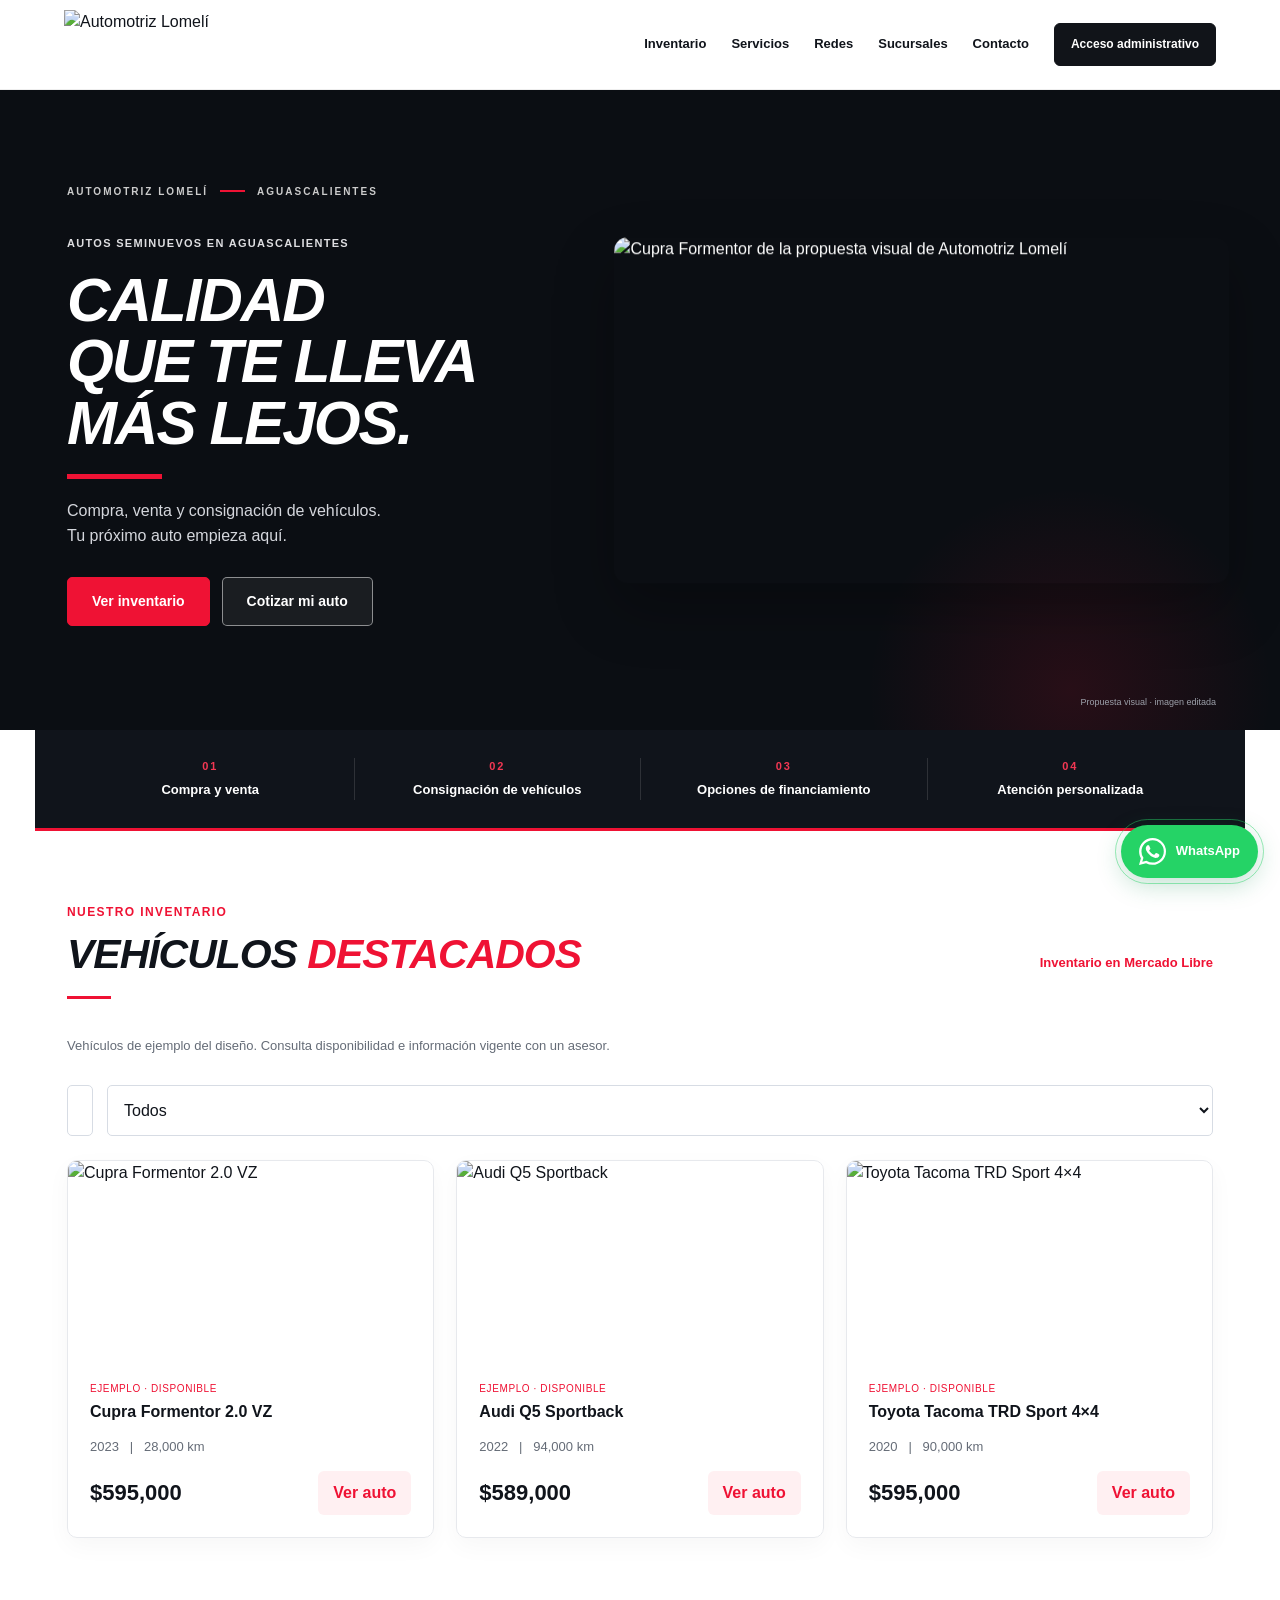
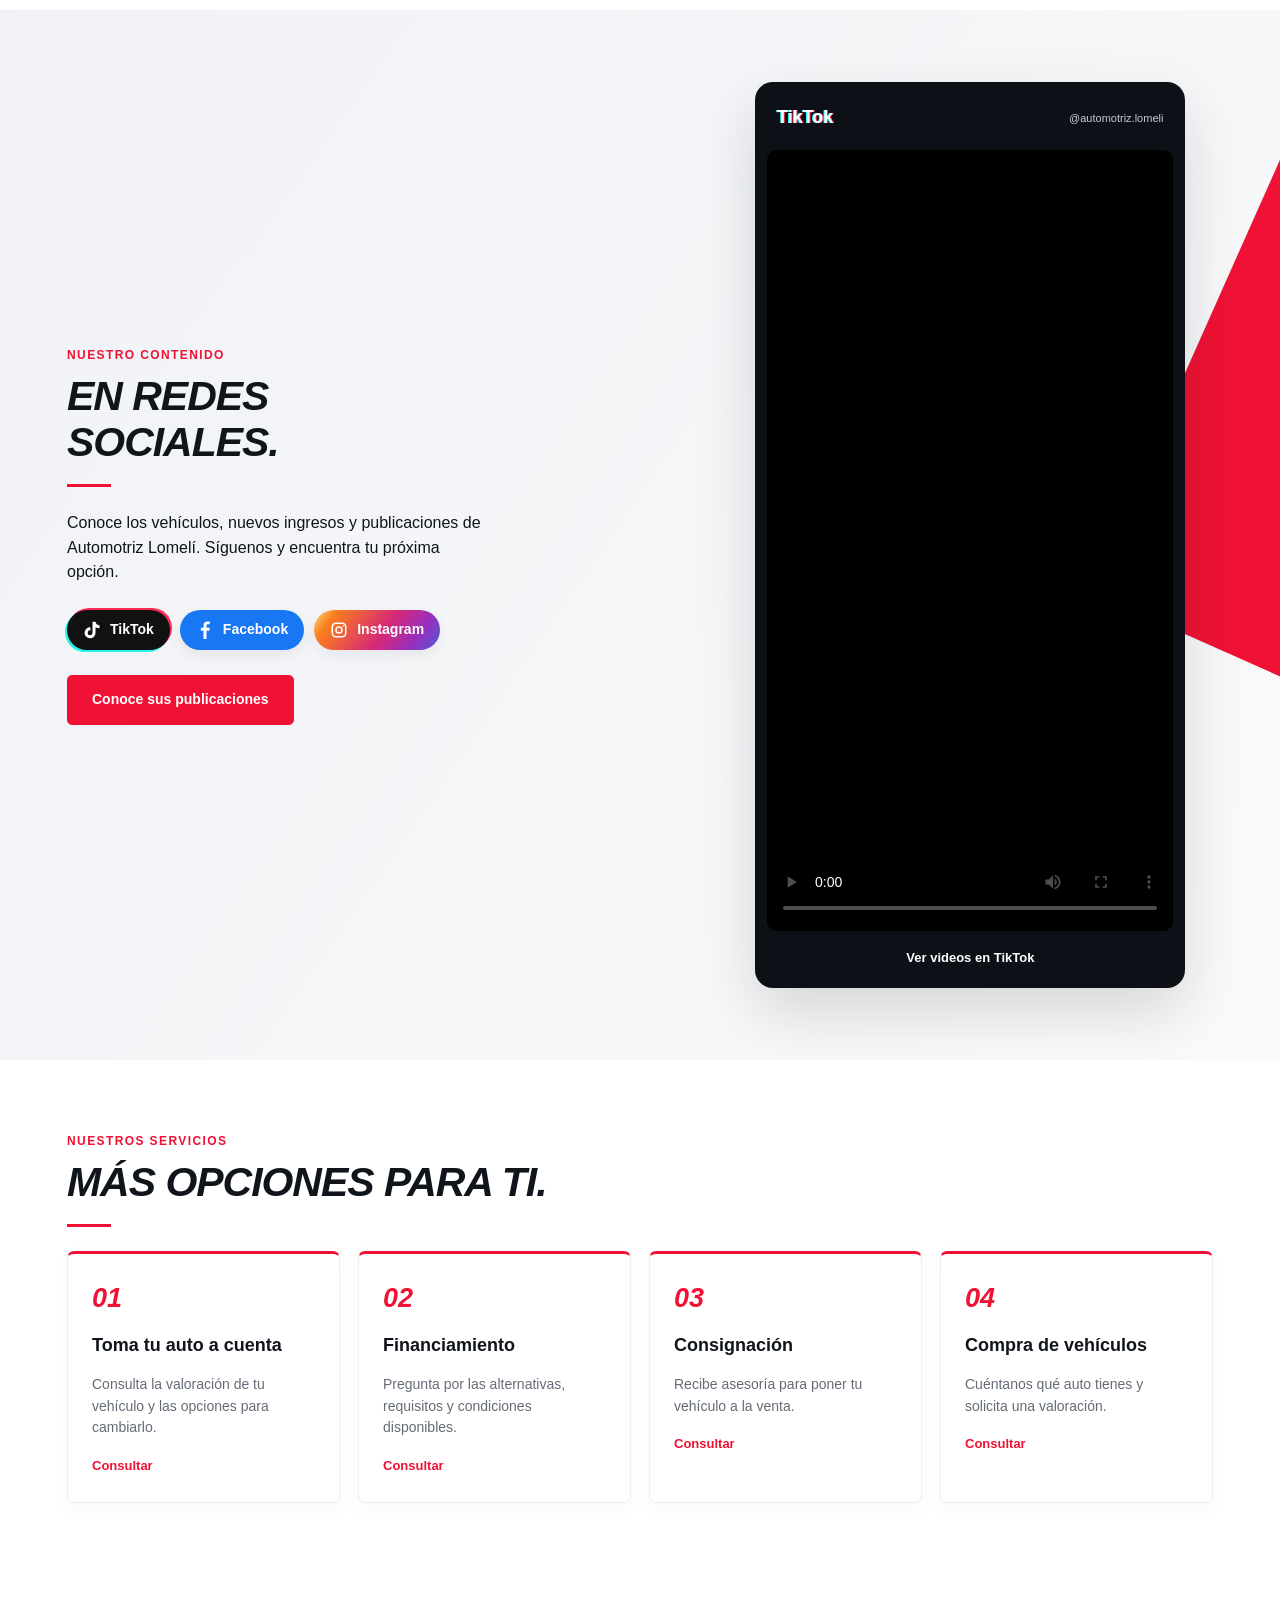
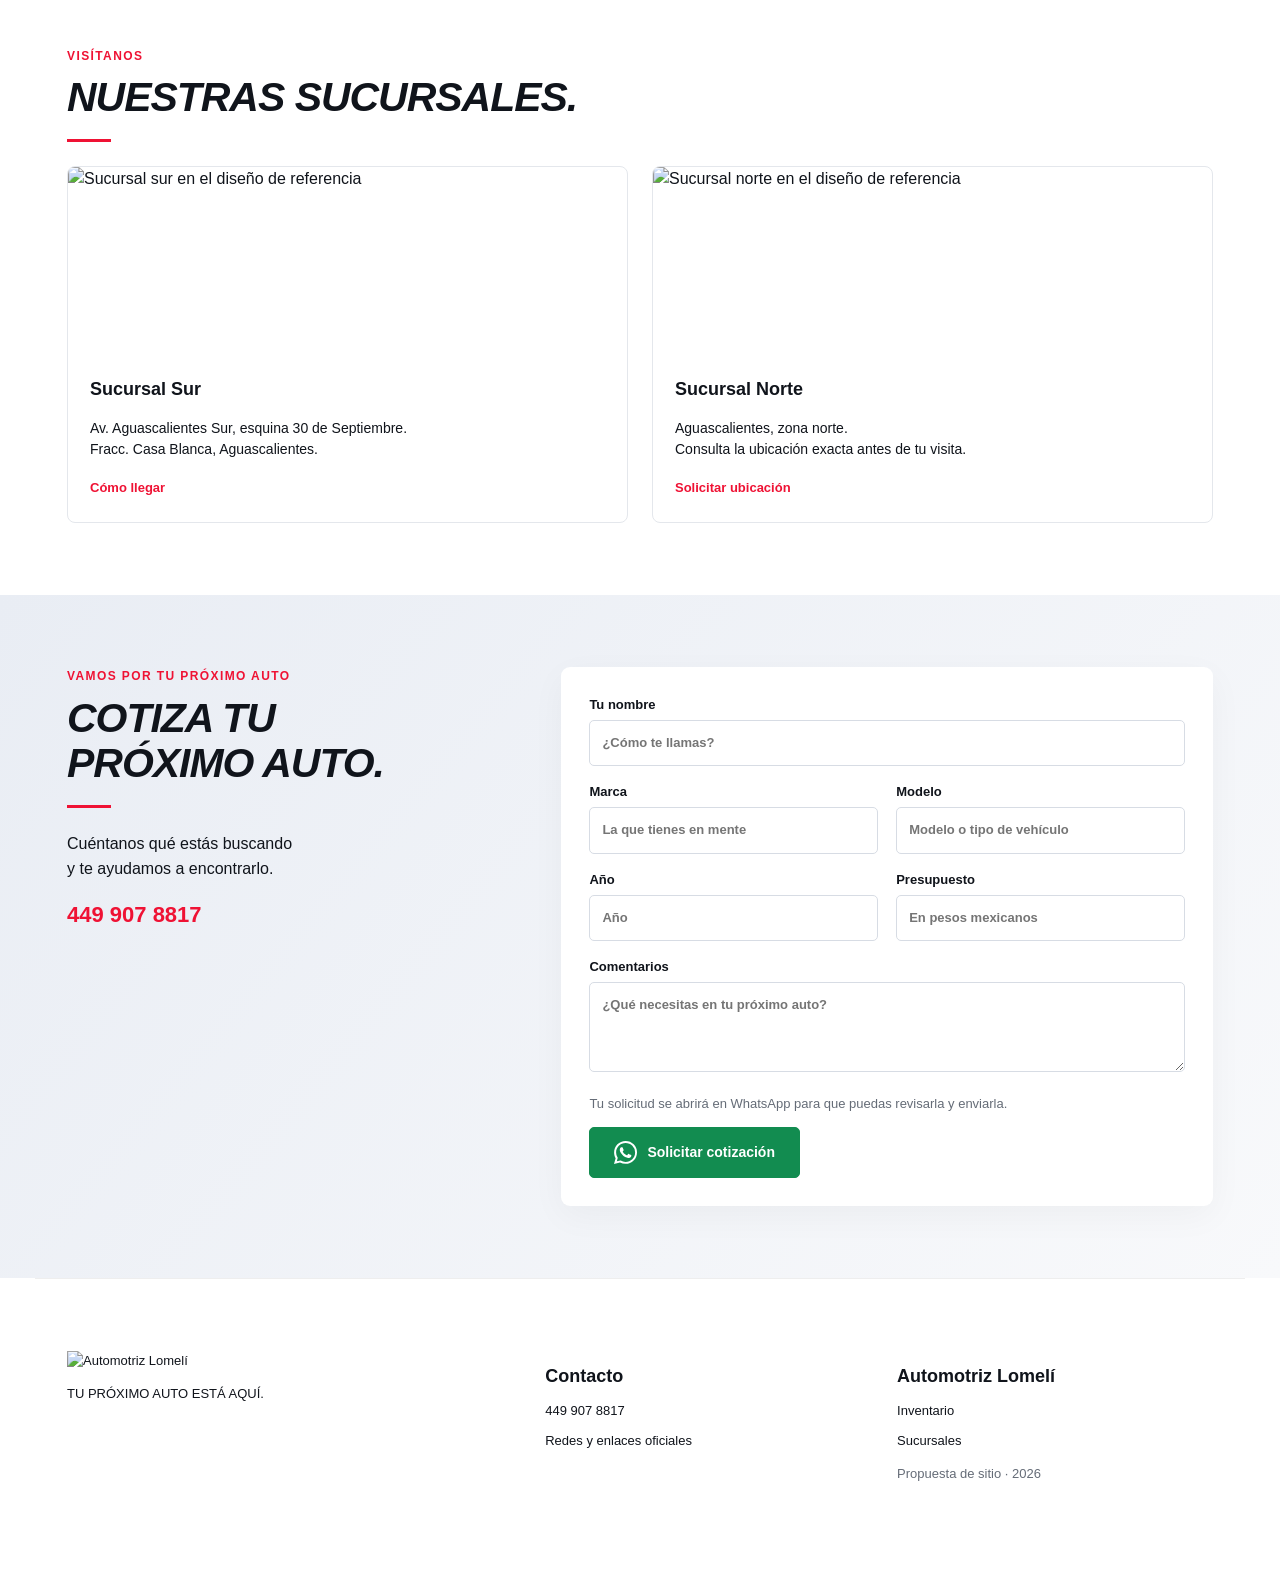
==== index.html @ e29f5d06 "Agregar propuesta web y panel administrativo demo" ====
<!doctype html><html lang="es"><head><meta charset="UTF-8"><meta name="viewport" content="width=device-width,initial-scale=1"><meta name="description" content="Compra, venta y consignación de autos seminuevos en Aguascalientes. Automotriz Lomelí."><title>Automotriz Lomelí | Tu próximo auto</title><link rel="stylesheet" href="style.css"></head><body>
<header><a class="brand" href="#inicio"><img src="assets/logo.svg" alt="Automotriz Lomelí"></a><button id="menu" aria-expanded="false" aria-controls="nav">Menú</button><nav id="nav"><a href="#inventario">Inventario</a><a href="#servicios">Servicios</a><a href="#redes">Redes</a><a href="#sucursales">Sucursales</a><a href="#contacto">Contacto</a><button id="adminOpen">Acceso administrativo</button></nav></header>
<main><section class="hero" id="inicio"><div class="heroVisual"><img src="assets/hero-clean.png" alt="Cupra Formentor de la propuesta visual de Automotriz Lomelí" fetchpriority="high"></div><div class="heroContent"><span class="heroKicker">AUTOMOTRIZ LOMELÍ <i></i> AGUASCALIENTES</span><p class="eyebrow">AUTOS SEMINUEVOS EN AGUASCALIENTES</p><h1>CALIDAD<br>QUE TE LLEVA<br><em>MÁS LEJOS.</em></h1><p>Compra, venta y consignación de vehículos.<br>Tu próximo auto empieza aquí.</p><div class="actions"><a class="btn" href="#inventario">Ver inventario</a><a class="btn outline" href="#contacto">Cotizar mi auto</a></div></div><span class="heroNote">Propuesta visual · imagen editada</span></section>
<div class="trust wrap"><span><b>01</b>Compra y venta</span><span><b>02</b>Consignación de vehículos</span><span><b>03</b>Opciones de financiamiento</span><span><b>04</b>Atención personalizada</span></div>
<section class="wrap" id="inventario"><div class="sectionHead"><div><p class="eyebrow">NUESTRO INVENTARIO</p><h2>VEHÍCULOS <em>DESTACADOS</em></h2></div><a class="textLink" href="https://vehiculos.mercadolibre.com.mx/_CustId_98443579" target="_blank" rel="noopener">Inventario en Mercado Libre</a></div><p class="subtle">Vehículos de ejemplo del diseño. Consulta disponibilidad e información vigente con un asesor.</p><div class="filters"><input id="search" placeholder="Buscar marca o modelo" aria-label="Buscar vehículo"><select id="status" aria-label="Estado del vehículo"><option value="">Todos</option><option>Disponible</option><option>Vendido</option></select></div><div class="cars" id="cars"></div><p id="empty" hidden>No encontramos vehículos con esa búsqueda.</p></section>
<section id="redes" class="socialSection"><div class="wrap social"><div><p class="eyebrow">NUESTRO CONTENIDO</p><h2>EN REDES<br>SOCIALES.</h2><p>Conoce los vehículos, nuevos ingresos y publicaciones de Automotriz Lomelí. Síguenos y encuentra tu próxima opción.</p><div class="socialLinks"><a class="tiktok" href="https://www.tiktok.com/@automotriz.lomeli" target="_blank" rel="noopener"><svg viewBox="0 0 24 24" aria-hidden="true"><path fill="currentColor" d="M16.7 1h-4v14.7a3.2 3.2 0 1 1-2.8-3.2V8.4a7.3 7.3 0 1 0 6.8 7.3V8.2a10 10 0 0 0 5.3 1.5V5.6A5.5 5.5 0 0 1 16.7 1Z"/></svg>TikTok</a><a class="facebook" href="https://www.facebook.com/share/12E1Avqvkmo/" target="_blank" rel="noopener"><svg viewBox="0 0 24 24" aria-hidden="true"><path fill="currentColor" d="M14 24V13h3.7l.6-4H14V6.4c0-1.2.4-2 2.1-2h2.3V.8A29 29 0 0 0 15.1.6C11.9.6 10 2.5 10 6v3H6.5v4H10v11Z"/></svg>Facebook</a><a class="instagram" href="https://www.instagram.com/automotriz.lomeli/" target="_blank" rel="noopener"><svg viewBox="0 0 24 24" fill="none" stroke="currentColor" stroke-width="2" aria-hidden="true"><rect x="3" y="3" width="18" height="18" rx="5"/><circle cx="12" cy="12" r="4"/><circle cx="17.5" cy="6.5" r="1" fill="currentColor" stroke="none"/></svg>Instagram</a></div><a class="btn" href="https://linktr.ee/AutomotrizLomeli" target="_blank" rel="noopener">Conoce sus publicaciones</a></div><div class="videoFeature"><div class="videoHeading"><span class="videoMark">TikTok</span><span>@automotriz.lomeli</span></div><div class="videoStage hasVideo"><video id="lomeliVideo" controls playsinline preload="metadata" poster="assets/video-poster.jpg" aria-label="Video de Automotriz Lomelí"><source src="assets/lomeli-video.mp4" type="video/mp4">Tu navegador no permite reproducir este video.</video></div><a class="videoFooter" href="https://www.tiktok.com/@automotriz.lomeli" target="_blank" rel="noopener">Ver videos en TikTok</a></div></div></section>
<section class="wrap" id="servicios"><p class="eyebrow">NUESTROS SERVICIOS</p><h2>MÁS OPCIONES PARA TI.</h2><div class="services"><article><b>01</b><h3>Toma tu auto a cuenta</h3><p>Consulta la valoración de tu vehículo y las opciones para cambiarlo.</p><a class="textLink wa" data-message="Quiero consultar la toma de mi auto a cuenta.">Consultar</a></article><article><b>02</b><h3>Financiamiento</h3><p>Pregunta por las alternativas, requisitos y condiciones disponibles.</p><a class="textLink wa" data-message="Quiero información sobre financiamiento.">Consultar</a></article><article><b>03</b><h3>Consignación</h3><p>Recibe asesoría para poner tu vehículo a la venta.</p><a class="textLink wa" data-message="Me interesa consignar mi vehículo.">Consultar</a></article><article><b>04</b><h3>Compra de vehículos</h3><p>Cuéntanos qué auto tienes y solicita una valoración.</p><a class="textLink wa" data-message="Quiero vender mi auto y consultar una valoración.">Consultar</a></article></div></section>
<section class="wrap" id="sucursales"><p class="eyebrow">VISÍTANOS</p><h2>NUESTRAS SUCURSALES.</h2><div class="branches"><article><img src="assets/sur.webp" alt="Sucursal sur en el diseño de referencia" loading="lazy"><div><h3>Sucursal Sur</h3><p>Av. Aguascalientes Sur, esquina 30 de Septiembre.<br>Fracc. Casa Blanca, Aguascalientes.</p><a class="textLink" target="_blank" rel="noopener" href="https://www.google.com/maps/search/?api=1&query=Automotriz+Lomeli+30+de+Septiembre+Aguascalientes">Cómo llegar</a></div></article><article><img src="assets/norte.webp" alt="Sucursal norte en el diseño de referencia" loading="lazy"><div><h3>Sucursal Norte</h3><p>Aguascalientes, zona norte.<br>Consulta la ubicación exacta antes de tu visita.</p><a class="textLink wa" data-message="¿Me comparten la ubicación de la sucursal norte?">Solicitar ubicación</a></div></article></div></section>
<section class="contactSection" id="contacto"><div class="wrap contact"><div><p class="eyebrow">VAMOS POR TU PRÓXIMO AUTO</p><h2>COTIZA TU<br>PRÓXIMO AUTO.</h2><p>Cuéntanos qué estás buscando<br>y te ayudamos a encontrarlo.</p><a href="tel:+524499078817">449 907 8817</a></div><form id="quote"><label>Tu nombre<input name="nombre" required placeholder="¿Cómo te llamas?"></label><div class="formGrid"><label>Marca<input name="marca" placeholder="La que tienes en mente"></label><label>Modelo<input name="modelo" placeholder="Modelo o tipo de vehículo"></label><label>Año<input name="anio" type="number" min="1950" max="2027" placeholder="Año"></label><label>Presupuesto<input name="presupuesto" type="number" min="0" placeholder="En pesos mexicanos"></label></div><label>Comentarios<textarea name="comentarios" placeholder="¿Qué necesitas en tu próximo auto?"></textarea></label><p class="subtle">Tu solicitud se abrirá en WhatsApp para que puedas revisarla y enviarla.</p><button class="btn quoteButton"><svg class="waIcon" viewBox="0 0 24 24" aria-hidden="true"><path fill="currentColor" d="M20.52 3.48A11.87 11.87 0 0 0 12.05 0C5.47 0 .11 5.35.1 11.93c0 2.1.55 4.16 1.6 5.98L0 24l6.25-1.64a11.9 11.9 0 0 0 5.8 1.48h.01c6.58 0 11.93-5.35 11.94-11.93a11.88 11.88 0 0 0-3.48-8.43ZM12.06 21.83a9.87 9.87 0 0 1-5.03-1.38l-.36-.21-3.72.98.99-3.63-.23-.37a9.86 9.86 0 0 1-1.51-5.29c0-5.47 4.45-9.92 9.92-9.92 2.65 0 5.14 1.04 7.02 2.91a9.86 9.86 0 0 1 2.9 7.02c0 5.47-4.45 9.91-9.98 9.89Zm5.44-7.42c-.3-.15-1.76-.87-2.03-.97-.27-.1-.47-.15-.67.15-.2.3-.77.97-.94 1.17-.18.2-.35.22-.65.07-.3-.15-1.26-.46-2.39-1.46-.88-.78-1.48-1.74-1.65-2.04-.17-.3-.02-.46.13-.61.13-.13.3-.35.45-.52.15-.18.2-.3.3-.5.1-.2.05-.37-.02-.52-.08-.15-.67-1.61-.92-2.2-.24-.58-.49-.5-.67-.51h-.57c-.2 0-.52.07-.8.37-.26.3-1.03 1.02-1.03 2.48s1.06 2.88 1.21 3.08c.15.2 2.1 3.2 5.08 4.49.71.3 1.26.48 1.69.62.7.22 1.34.19 1.85.11.56-.08 1.76-.72 2.01-1.42.25-.69.25-1.29.18-1.41-.08-.13-.28-.2-.58-.35Z"/></svg>Solicitar cotización</button></form></div></section></main>
<footer class="wrap"><div><img src="assets/logo.svg" alt="Automotriz Lomelí"><p>TU PRÓXIMO AUTO ESTÁ AQUÍ.</p></div><div><h3>Contacto</h3><a href="tel:+524499078817">449 907 8817</a><a href="https://linktr.ee/AutomotrizLomeli" target="_blank" rel="noopener">Redes y enlaces oficiales</a></div><div><h3>Automotriz Lomelí</h3><a href="#inventario">Inventario</a><a href="#sucursales">Sucursales</a><p class="subtle">Propuesta de sitio · 2026</p></div></footer><a class="floating wa" data-message="Hola, quiero información sobre sus vehículos." aria-label="Contactar por WhatsApp"><svg class="waIcon" viewBox="0 0 24 24" aria-hidden="true"><path fill="currentColor" d="M20.52 3.48A11.87 11.87 0 0 0 12.05 0C5.47 0 .11 5.35.1 11.93c0 2.1.55 4.16 1.6 5.98L0 24l6.25-1.64a11.9 11.9 0 0 0 5.8 1.48h.01c6.58 0 11.93-5.35 11.94-11.93a11.88 11.88 0 0 0-3.48-8.43ZM12.06 21.83a9.87 9.87 0 0 1-5.03-1.38l-.36-.21-3.72.98.99-3.63-.23-.37a9.86 9.86 0 0 1-1.51-5.29c0-5.47 4.45-9.92 9.92-9.92 2.65 0 5.14 1.04 7.02 2.91a9.86 9.86 0 0 1 2.9 7.02c0 5.47-4.45 9.91-9.98 9.89Zm5.44-7.42c-.3-.15-1.76-.87-2.03-.97-.27-.1-.47-.15-.67.15-.2.3-.77.97-.94 1.17-.18.2-.35.22-.65.07-.3-.15-1.26-.46-2.39-1.46-.88-.78-1.48-1.74-1.65-2.04-.17-.3-.02-.46.13-.61.13-.13.3-.35.45-.52.15-.18.2-.3.3-.5.1-.2.05-.37-.02-.52-.08-.15-.67-1.61-.92-2.2-.24-.58-.49-.5-.67-.51h-.57c-.2 0-.52.07-.8.37-.26.3-1.03 1.02-1.03 2.48s1.06 2.88 1.21 3.08c.15.2 2.1 3.2 5.08 4.49.71.3 1.26.48 1.69.62.7.22 1.34.19 1.85.11.56-.08 1.76-.72 2.01-1.42.25-.69.25-1.29.18-1.41-.08-.13-.28-.2-.58-.35Z"/></svg><span>WhatsApp</span></a>
<dialog id="login"><button class="close" data-close="login" aria-label="Cerrar">×</button><p class="eyebrow">AUTOMOTRIZ LOMELÍ</p><h2>Acceso administrativo</h2><p>Panel de demostración. Los cambios se guardan únicamente en este navegador.</p><form id="loginForm"><label>Usuario<input name="usuario" autocomplete="username" required></label><label>Contraseña<input name="password" type="password" autocomplete="current-password" required></label><p id="loginError" role="alert"></p><button class="btn">Entrar</button></form></dialog>
<dialog id="panel"><button class="close" data-close="panel" aria-label="Cerrar">×</button><p class="eyebrow">PANEL DEMO</p><h2>Administra tu inventario</h2><p class="subtle">Agrega vehículos, modifica datos y fotos, oculta publicaciones o márcalas como vendidas. Cambios locales, sin publicación para otros visitantes.</p><div class="actions"><button class="btn" id="newCar">Agregar vehículo</button><button id="restore">Restaurar ejemplos</button><button id="logout">Cerrar sesión</button></div><div id="adminList"></div><form id="editForm" hidden><h3 id="editTitle">Editar vehículo</h3><input name="id" type="hidden"><div class="formGrid"><label>Marca y modelo<input name="name" required maxlength="100"></label><label>Año<input name="year" type="number" min="1950" max="2027" required></label><label>Kilometraje<input name="km" type="number" min="0" required></label><label>Precio MXN<input name="price" type="number" min="0" required></label><label>Estado<select name="state"><option>Disponible</option><option>Vendido</option><option>Oculto</option></select></label><label>Foto<input name="photo" type="file" accept="image/jpeg,image/png,image/webp"></label></div><label>Descripción<textarea name="description" maxlength="1500"></textarea></label><p class="subtle">Una foto por vehículo, hasta 2 MB.</p><button class="btn">Guardar vehículo</button><button type="button" id="cancelEdit">Cancelar</button><p id="saveError" role="alert"></p></form></dialog>
<dialog id="details"><button class="close" data-close="details" aria-label="Cerrar">×</button><div id="detailContent"></div></dialog><script src="app.js"></script></body></html>
---- style.css ----
:root{--red:#ef1234;--ink:#10141b;--muted:#656c77}*{box-sizing:border-box}html{scroll-behavior:smooth;scroll-padding-top:90px}body{margin:0;font:16px/1.55 Arial,Helvetica,sans-serif;color:var(--ink);background:#fff}a{color:inherit;text-decoration:none;cursor:pointer}button,input,select,textarea{font:inherit}button{cursor:pointer;border:1px solid #d4d8df;background:white;padding:10px 15px;border-radius:6px}a:focus-visible,button:focus-visible{outline:3px solid #ff8799;outline-offset:4px}header{display:flex;align-items:center;justify-content:space-between;padding:14px 5%;background:#fff;border-bottom:1px solid #eee;position:relative;z-index:5}.brand img{width:125px}nav{display:flex;gap:25px;align-items:center;font-size:13px;font-weight:700}nav a:hover,.textLink{color:var(--red)}#menu{display:none}.wrap{max-width:1210px;margin:auto;padding:72px 32px}.hero{min-height:580px;background:linear-gradient(90deg,#080b10 5%,#080b10de 30%,#080b1020 80%),url('assets/hero.webp') center right/cover;color:white;position:relative;display:flex;align-items:center}.heroContent{padding:65px max(5%,calc((100vw - 1146px)/2));width:100%}.eyebrow{font-size:12px;font-weight:800;letter-spacing:1.4px;color:var(--red);margin:0 0 10px}.hero .eyebrow{color:white}h1{font-size:clamp(40px,5.5vw,78px);line-height:1.02;letter-spacing:-2px;font-weight:900;font-style:italic;margin:20px 0}h1 em{color:white}h2{font-size:clamp(27px,3.2vw,42px);line-height:1.12;font-style:italic;letter-spacing:-1px;margin:0 0 24px}h2 em{color:var(--red)}h3{font-size:18px;margin:12px 0 8px}.btn{display:inline-flex;background:var(--red);color:white;border:1px solid var(--red);padding:13px 24px;border-radius:5px;font-weight:700;font-size:14px;align-items:center;justify-content:center}.outline{background:#ffffff10;border-color:#ffffff80}.actions{display:flex;gap:12px;flex-wrap:wrap;margin-top:24px}.heroNote{position:absolute;bottom:14px;right:22px;font-size:10px;color:#eee}.trust{display:grid;grid-template-columns:repeat(4,1fr);padding-top:27px;padding-bottom:27px;background:#f5f6f8;text-align:center;font-size:13px;font-weight:700}.trust span+span{border-left:1px solid #d6d9df}.sectionHead{display:flex;justify-content:space-between;align-items:center;gap:24px}.textLink{font-size:13px;font-weight:700}.subtle{font-size:13px;color:var(--muted)}.filters{display:flex;gap:14px;margin:24px 0}.filters input{flex:1}.cars{display:grid;grid-template-columns:repeat(3,1fr);gap:22px}.car{border:1px solid #e7e9ed;border-radius:8px;overflow:hidden;box-shadow:0 5px 18px #10141b09;transition:transform .2s}.car:hover{transform:translateY(-4px)}.car img{width:100%;aspect-ratio:1.9;object-fit:cover;display:block}.carBody{padding:18px}.car h3{margin:0;font-size:16px}.carMeta{color:var(--muted);font-size:13px}.price{font-size:22px;font-weight:800}.carBottom{display:flex;align-items:center;justify-content:space-between}.tag{font-size:10px;letter-spacing:.6px;text-transform:uppercase;color:var(--red)}.socialSection{background:linear-gradient(120deg,#f3f5f8,#e8edf4)}.social{display:grid;grid-template-columns:1fr 1fr;gap:65px;align-items:center}.social p{max-width:420px}.socialLinks{display:flex;gap:18px;margin:25px 0;font-size:14px;font-weight:700}.socialArt img{width:100%;display:block;border-radius:14px}.socialArt span{font-size:11px;color:var(--muted)}.services{display:grid;grid-template-columns:repeat(4,1fr);gap:18px}.services article{background:#f7f8fa;border:1px solid #eceef2;padding:24px;border-radius:7px}.services b{font-size:32px;color:var(--red)}.services p{font-size:14px;color:var(--muted)}.branches{display:grid;grid-template-columns:1fr 1fr;gap:24px}.branches article{border:1px solid #e4e7ec;border-radius:8px;overflow:hidden}.branches img{width:100%;aspect-ratio:3.2;object-fit:cover;display:block}.branches article>div{padding:22px}.branches p{font-size:14px}.contactSection{background:#f1f3f7}.contact{display:grid;grid-template-columns:.8fr 1.2fr;gap:60px}form{background:white;padding:28px;border-radius:9px}label{display:block;font-size:13px;font-weight:700;margin-bottom:16px}input,select,textarea{width:100%;border:1px solid #d7dce4;border-radius:5px;padding:12px;color:var(--ink);background:white;margin-top:5px;min-width:0}textarea{min-height:90px;resize:vertical}.formGrid{display:grid;grid-template-columns:1fr 1fr;gap:0 18px}footer{display:grid;grid-template-columns:1.4fr 1fr 1fr;gap:36px;font-size:13px}footer img{width:125px}footer a{display:block;margin:10px 0}.floating{position:fixed;right:22px;bottom:22px;border-radius:30px;background:#128c50;color:white;padding:12px 22px;box-shadow:0 4px 20px #0002;font-weight:700;font-size:13px;z-index:6}dialog{width:min(650px,94vw);max-height:88dvh;border:0;border-radius:12px;padding:34px;color:var(--ink);box-shadow:0 20px 100px #0004}dialog::backdrop{background:#080b10b0}#panel{width:min(980px,95vw)}dialog h2{font-style:normal;font-size:27px;padding-right:25px}.close{position:absolute;right:14px;top:10px;border:0;font-size:25px}.adminRow{display:flex;gap:15px;align-items:center;justify-content:space-between;border-bottom:1px solid #ddd;padding:16px 0}.adminRow>div:first-child{flex:1}.adminRow .actions{margin:0;gap:6px}.adminRow button{font-size:12px;padding:7px 10px}#editForm{margin-top:20px;background:#f6f7f9}#detailContent img{width:100%;border-radius:7px}#loginError,#saveError{color:#c00024;font-size:13px}[hidden]{display:none!important}@media(max-width:900px){nav{gap:14px;font-size:12px}.services{grid-template-columns:1fr 1fr}.social{gap:25px}.contact{gap:25px}}@media(max-width:700px){header{flex-wrap:wrap}#menu{display:block}nav{display:none;width:100%;padding:20px 0;flex-direction:column;align-items:stretch;gap:0}nav.open{display:flex}nav a{padding:12px}nav button{text-align:left}.wrap{padding:48px 20px}.hero{min-height:570px;background-position:65% center}.heroContent{padding:55px 22px;background:#080b1060}.hero p{font-size:14px}.heroNote{font-size:9px;left:22px}.trust{grid-template-columns:1fr 1fr;gap:18px;padding:22px}.trust span+span{border:0}.sectionHead{display:block}.cars,.social,.branches,.contact{grid-template-columns:1fr}.cars{gap:20px}.car img{aspect-ratio:1.9}.socialArt{max-width:450px}.services{gap:12px}.services article{padding:17px}.services h3{font-size:16px}.formGrid{grid-template-columns:1fr}.contact form{padding:20px}footer{grid-template-columns:1fr 1fr}footer>div:first-child{grid-column:1/-1}dialog{padding:28px 20px}.adminRow{flex-wrap:wrap}.adminRow .actions{width:100%}.floating{bottom:15px;right:15px}}@media(prefers-reduced-motion:reduce){html{scroll-behavior:auto}.car{transition:none}}
/* Refined visual identity and motion */
header{padding-top:10px;padding-bottom:10px}.brand img{width:152px;height:69px;display:block}nav button{background:#111419;color:#fff;border-color:#111419;font-size:12px;padding:11px 16px}nav a{position:relative}nav a::after{content:'';position:absolute;height:2px;left:0;right:100%;bottom:-7px;background:var(--red);transition:right .25s}nav a:hover::after{right:0}.hero{min-height:650px}.heroContent{animation:heroEnter .9s ease-out both}.heroKicker{display:flex;align-items:center;gap:12px;font-size:10px;letter-spacing:2px;font-weight:700;margin-bottom:36px;color:#ccc}.heroKicker i{width:25px;height:2px;background:var(--red)}.hero h1{margin-top:18px}.hero h1 em{position:relative}.hero h1 em::after{content:'';display:block;width:95px;height:5px;background:var(--red);margin-top:20px;animation:lineEnter 1.1s ease-out both}.hero .eyebrow{font-size:11px;letter-spacing:1.3px;color:#dedee1}.hero p:not(.eyebrow){color:#d5d7dd}.hero .actions{margin-top:28px}.btn,button,.socialLinks a,.videoFooter{transition:background .22s,box-shadow .22s,transform .22s}.btn:hover{background:#cf0626;border-color:#cf0626;box-shadow:0 6px 18px #ef123429;transform:translateY(-2px)}.outline:hover{background:#fff;color:#111;border-color:#fff}.trust{background:#10141b;color:white;border-bottom:3px solid var(--red);padding-top:28px;padding-bottom:28px}.trust b{display:block;color:#f33753;font-size:11px;letter-spacing:2px;margin-bottom:5px}.trust span+span{border-color:#ffffff20}.sectionHead h2{max-width:700px}h2::after{content:'';display:block;width:44px;height:3px;background:var(--red);margin-top:18px}.filters input:focus,select:focus,textarea:focus,input:focus{outline:2px solid #ef123430;border-color:var(--red)}.car{box-shadow:0 8px 25px #10141b09;transition:transform .3s,box-shadow .3s;border-radius:10px}.car:hover{box-shadow:0 15px 35px #10141b19;transform:translateY(-6px)}.car>img{transition:filter .3s}.car:hover>img{filter:brightness(1.07)}.carBottom button{border:0;color:var(--red);font-weight:700;background:#fff0f2}.carBottom button:hover{background:var(--red);color:white}.carBody{padding:22px}.socialSection{position:relative;overflow:hidden;background:linear-gradient(125deg,#f0f2f6,#fafafa)}.socialSection::before{content:'';position:absolute;width:240px;height:700px;right:-180px;top:-40px;transform:rotate(24deg);background:var(--red)}.social{position:relative;grid-template-columns:1fr .85fr;gap:90px}.socialLinks{flex-wrap:wrap;gap:10px}.socialLinks a{border:1px solid #d4d7de;border-radius:30px;padding:9px 16px;background:#fff}.socialLinks a:hover{color:var(--red);border-color:var(--red);transform:translateY(-2px)}.videoFeature{max-width:430px;width:100%;margin:auto;background:#0d1016;color:white;border-radius:18px;padding:12px;box-shadow:0 25px 60px #10141b25;transform:rotate(2deg);transition:transform .4s}.videoFeature:hover{transform:rotate(0)}.videoHeading{display:flex;justify-content:space-between;align-items:center;padding:10px 10px 18px;font-size:11px;color:#c9cbd2}.videoMark{font-weight:900;font-size:18px;color:#fff;text-shadow:-1px 0 #25f4ee,1px 0 #fe2c55}.videoStage{position:relative;aspect-ratio:4/5;overflow:hidden;border-radius:10px}.videoStage>img{width:100%;height:100%;object-fit:cover;object-position:48% center;filter:brightness(.8)}.videoShade{position:absolute;inset:0;background:linear-gradient(0deg,#0d1016 3%,#0d101620 90%)}.videoCaption{position:absolute;left:24px;bottom:48px;right:24px}.videoCaption .eyebrow{color:#ff4663;font-size:10px}.videoCaption h3{font-size:36px;line-height:1.05;letter-spacing:-1px;font-style:italic;font-weight:900;margin:15px 0}.videoCaption p{font-size:13px;color:#ddd}.videoLabel{position:absolute;bottom:18px;left:24px;font-size:8px;letter-spacing:1.6px;color:#b9bcc4}.videoFooter{display:block;text-align:center;font-size:13px;font-weight:700;padding:17px 8px 8px}.videoFooter:hover{color:#ff4663}.services article{transition:transform .3s,box-shadow .3s;background:white;box-shadow:0 5px 20px #10141b08;border-top:3px solid #ef1234}.services article:hover{transform:translateY(-5px);box-shadow:0 12px 30px #10141b15}.services b{font-size:27px;font-style:italic}.branches article{transition:box-shadow .3s}.branches article:hover{box-shadow:0 12px 30px #10141b12}.contactSection{background:linear-gradient(130deg,#e9edf4,#f8f9fb)}.contact form{box-shadow:0 10px 35px #10141b0a}.contact>div> a{font-size:22px;font-weight:800;color:var(--red)}footer img{width:160px}footer{border-top:1px solid #eee}.reveal{opacity:0;transform:translateY(24px);transition:opacity .7s ease,transform .7s ease}.reveal.visible{opacity:1;transform:none}@keyframes heroEnter{from{opacity:0;transform:translateY(24px)}to{opacity:1;transform:none}}@keyframes lineEnter{from{width:0}to{width:95px}}@media(max-width:700px){.brand img{width:133px;height:61px}.hero{min-height:590px}.heroKicker{font-size:8px;letter-spacing:1.4px;margin-bottom:30px}.social{grid-template-columns:1fr;gap:35px}.videoFeature{max-width:350px;transform:none}.videoCaption h3{font-size:30px}.trust{padding:25px 18px}.heroNote{max-width:85%}.services article{border-radius:8px}.heroContent{padding-top:45px;padding-bottom:65px}.reveal{transform:translateY(16px)}}@media(prefers-reduced-motion:reduce){*,*::before,*::after{animation:none!important;transition:none!important}.reveal{opacity:1;transform:none}.videoFeature{transform:none}}
/* Keep the original image within a deliberate frame instead of enlarging it across the screen. */
.hero{background:#0b0e13;overflow:hidden;min-height:640px;isolation:isolate}.hero::before{content:'';position:absolute;width:420px;height:420px;background:radial-gradient(circle,#ef123420,transparent 68%);right:0;bottom:-170px;z-index:-1}.heroContent{position:relative;width:49%;padding:60px 0 70px max(5%,calc((100vw - 1146px)/2));z-index:2}.hero h1{font-size:clamp(38px,4.7vw,66px)}.heroVisual{position:absolute;right:4%;width:48%;max-width:690px;top:50%;transform:translateY(-50%);border-radius:16px;overflow:hidden;box-shadow:0 24px 75px #0008;border:1px solid #ffffff15;animation:imageEnter 1s ease-out both}.heroVisual img{width:100%;display:block;aspect-ratio:1.62;object-fit:contain;background:#171b22}.heroVisualLabel{display:block;background:#161a21;color:#d5d7dd;padding:18px 22px;font-size:10px;font-weight:700;letter-spacing:2.4px;border-left:3px solid var(--red)}.heroNote{font-size:9px;color:#9ca0aa;right:5%;bottom:20px}.socialLinks a{display:inline-flex;gap:9px;align-items:center;border:0;color:white;box-shadow:0 5px 15px #0001}.socialLinks svg{width:18px;height:18px;flex-shrink:0}.socialLinks a.facebook{background:#1877f2}.socialLinks a.instagram{background:linear-gradient(125deg,#feda75,#fa7e1e 15%,#d62976 55%,#962fbf 80%,#4f5bd5)}.socialLinks a.tiktok{background:#111;box-shadow:-2px 2px 0 #25f4ee,2px -2px 0 #fe2c55}.socialLinks a:hover{color:#fff;transform:translateY(-4px);filter:brightness(1.12);box-shadow:0 9px 22px #0002}.socialLinks a svg{transition:transform .3s}.socialLinks a:hover svg{transform:rotate(-8deg) scale(1.1)}.hasVideo{aspect-ratio:512/984;background:#000}.hasVideo video{width:100%;height:100%;display:block;object-fit:contain;border-radius:10px}.videoFeature{transform:none}.videoFeature:hover{transform:translateY(-5px)}.floating{animation:whatsappEntrance .65s ease-out both}.floating:hover{transform:translateY(-4px);box-shadow:0 10px 28px #128c5040}.services article:hover b{display:inline-block;animation:serviceNumber .4s ease-out}.car{animation:cardEnter .5s ease-out both}.car:nth-child(2){animation-delay:.08s}.car:nth-child(3){animation-delay:.16s}.branches img{transition:filter .35s}.branches article:hover img{filter:brightness(1.07)}@keyframes imageEnter{from{opacity:0;translate:25px 0}to{opacity:1;translate:0 0}}@keyframes cardEnter{from{opacity:0;translate:0 12px}to{opacity:1;translate:0 0}}@keyframes whatsappEntrance{from{opacity:0;translate:0 20px}to{opacity:1;translate:0 0}}@keyframes serviceNumber{50%{transform:translateY(-4px)}100%{transform:none}}@media(min-width:1450px){.heroVisual{right:calc((100vw - 1300px)/2)}}@media(max-width:900px) and (min-width:701px){.heroContent{width:52%}.heroVisual{right:2%;width:44%}.hero h1{font-size:43px}}@media(max-width:700px){.hero{display:flex;flex-direction:column;min-height:0;padding-bottom:40px;align-items:stretch}.heroContent{width:100%;background:none;padding:40px 22px 30px}.hero h1{font-size:48px;max-width:360px}.heroVisual{position:relative;inset:auto;top:auto;right:auto;transform:none;width:calc(100% - 44px);margin:0 22px;border-radius:10px}.heroVisual img{aspect-ratio:1.62;object-fit:contain}.heroVisualLabel{font-size:8px;padding:13px 16px}.heroNote{bottom:12px;left:22px;font-size:8px}.heroKicker{margin-bottom:23px}.socialLinks a{padding:10px 14px}.socialLinks{gap:12px}.videoFeature{max-width:330px}.car{animation:none}}@media(prefers-reduced-motion:reduce){.heroVisual,.floating,.car{animation:none}.heroVisual{translate:none}.socialLinks a:hover svg{transform:none}}
.heroVisual{border:0;border-radius:0;box-shadow:none;overflow:visible;background:transparent;perspective:1000px}.heroVisual img{aspect-ratio:16/9;background:transparent;object-fit:contain;transform:rotateX(var(--tilt-x,0deg)) rotateY(var(--tilt-y,0deg));transition:transform .4s ease;border-radius:14px;box-shadow:0 24px 60px #0004}.waIcon{display:block;width:23px;height:23px;flex-shrink:0}.floating{display:flex;align-items:center;justify-content:center;gap:10px;padding:13px 18px;background:#25d366;color:#fff;box-shadow:0 7px 24px #128c5040;position:fixed}.floating .waIcon{width:27px;height:27px}.floating::before{content:'';position:absolute;inset:-6px;border-radius:40px;border:1px solid #25d36677;animation:waRing 3.5s ease-out 2}.quoteButton{gap:10px;background:#128c50;border-color:#128c50}.quoteButton:hover{background:#0d743f;border-color:#0d743f;box-shadow:0 8px 22px #128c5030}.btn{position:relative;overflow:hidden}.btn::after{content:'';position:absolute;top:-60%;bottom:-60%;left:-80%;width:45%;background:linear-gradient(90deg,transparent,#ffffff26,transparent);transform:skewX(-20deg);transition:left .6s;pointer-events:none}.btn:hover::after{left:140%}.videoHeading .videoMark{animation:tiktokPop .6s ease-out .4s both}.services article{position:relative;overflow:hidden}.services article::after{content:'';position:absolute;left:0;right:100%;bottom:0;height:3px;background:var(--red);transition:right .35s}.services article:hover::after{right:0}.branches article:hover{transform:translateY(-4px)}.branches article{transition:box-shadow .3s,transform .3s}.trust span{animation:trustEntry .6s ease-out both}.trust span:nth-child(2){animation-delay:.12s}.trust span:nth-child(3){animation-delay:.24s}.trust span:nth-child(4){animation-delay:.36s}dialog[open]{animation:dialogEntrance .25s ease-out}.carBottom button:hover{transform:translateY(-2px)}@keyframes waRing{0%{opacity:0;scale:.95}20%{opacity:.8}90%,100%{opacity:0;scale:1.16}}@keyframes tiktokPop{from{opacity:0;transform:scale(.85)}to{opacity:1;transform:scale(1)}}@keyframes trustEntry{from{opacity:0;translate:0 10px}to{opacity:1;translate:0 0}}@keyframes dialogEntrance{from{opacity:0;translate:0 12px}to{opacity:1;translate:0 0}}@media(max-width:700px){.heroVisual img{aspect-ratio:16/9}.floating{width:57px;height:57px;padding:14px;border-radius:50%}.floating span{display:none}.floating::before{border-radius:50%}.waIcon{width:22px;height:22px}}@media(prefers-reduced-motion:reduce){.heroVisual img{transform:none!important}.floating::before{animation:none}.trust span,dialog[open],.videoHeading .videoMark{animation:none}}
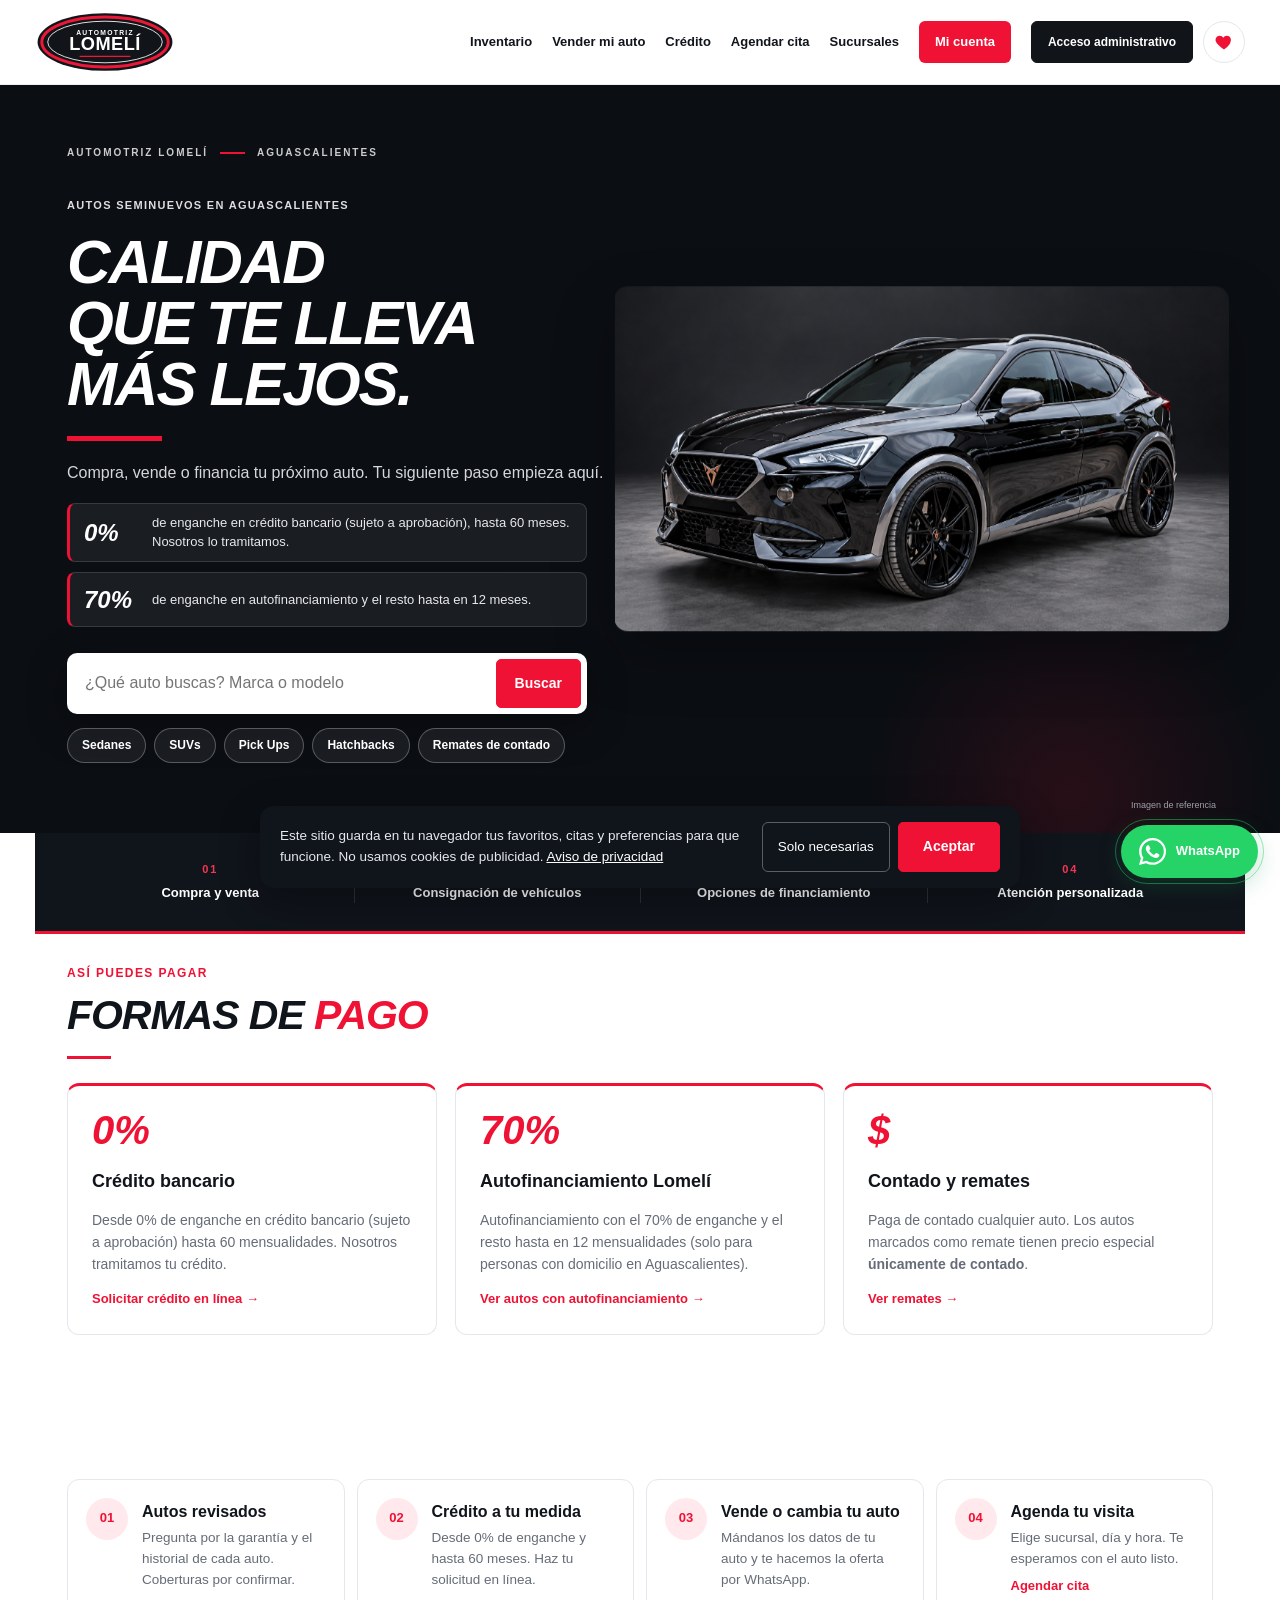
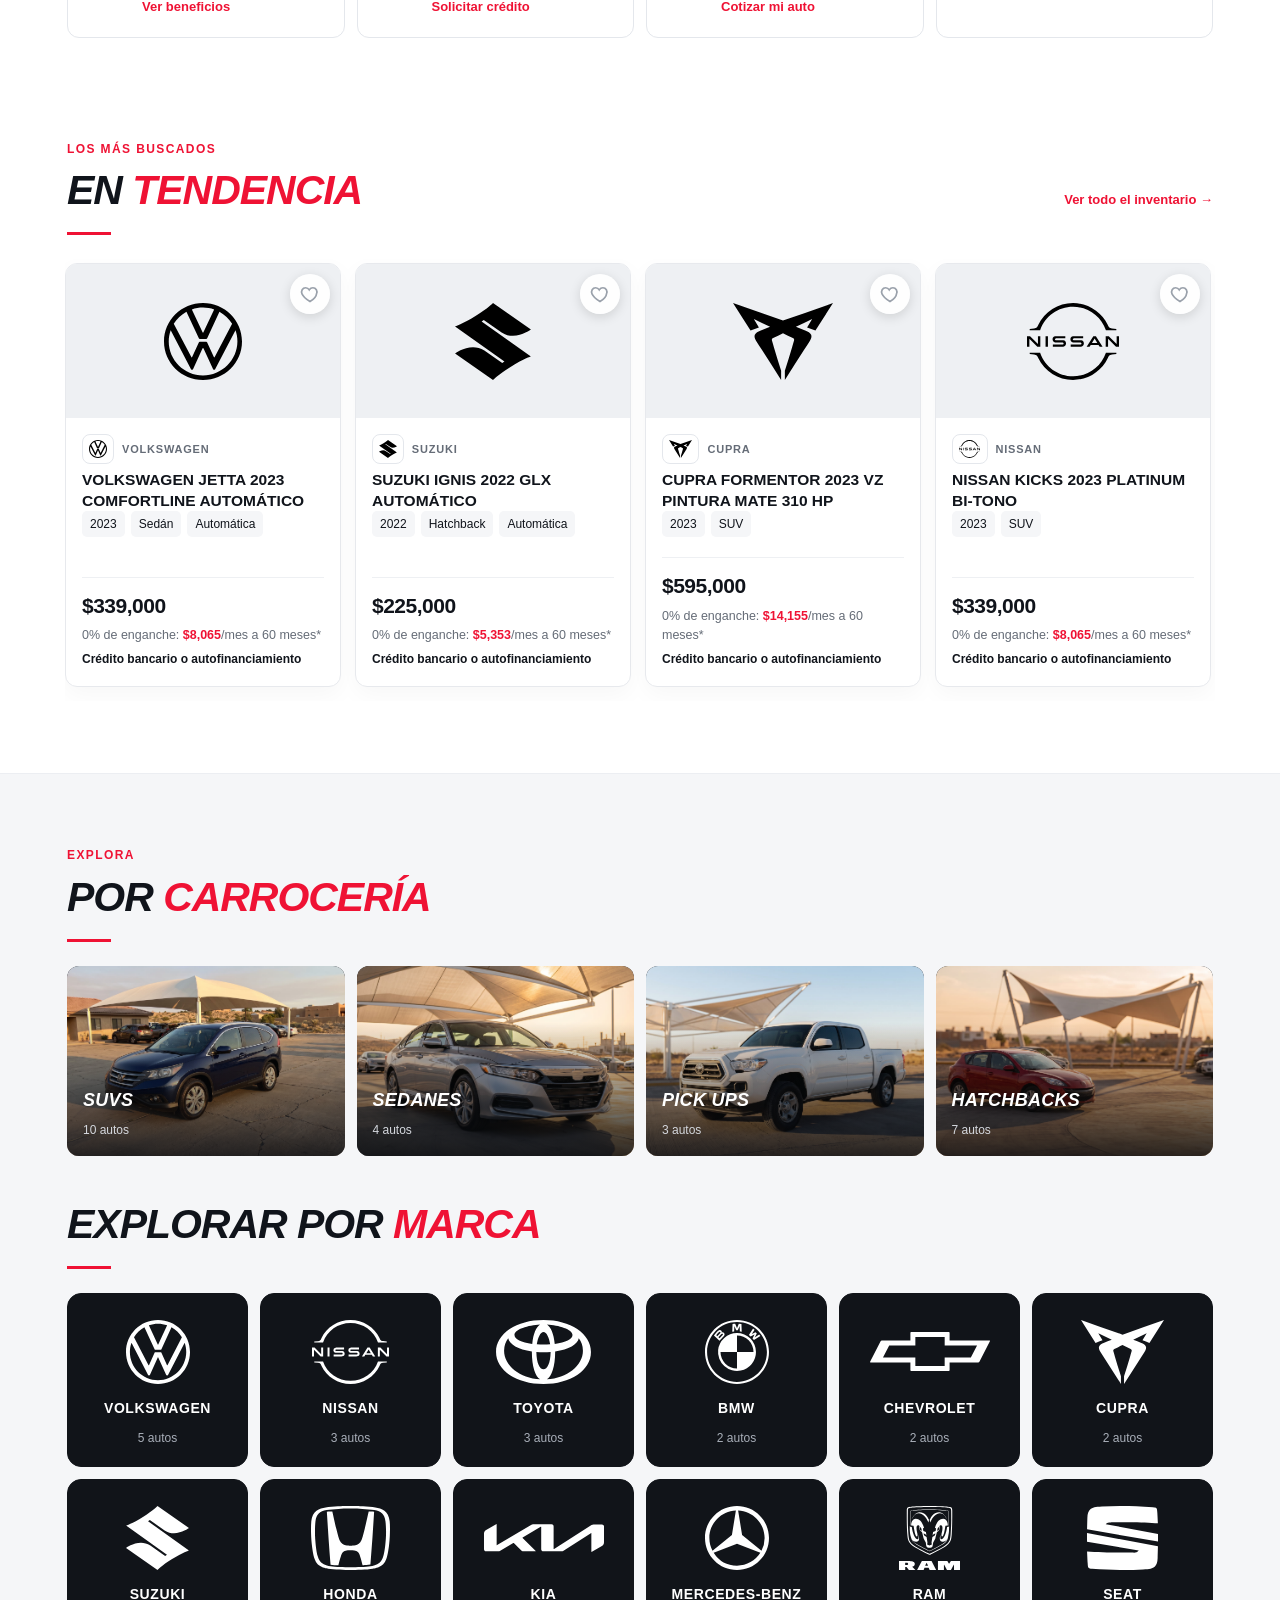
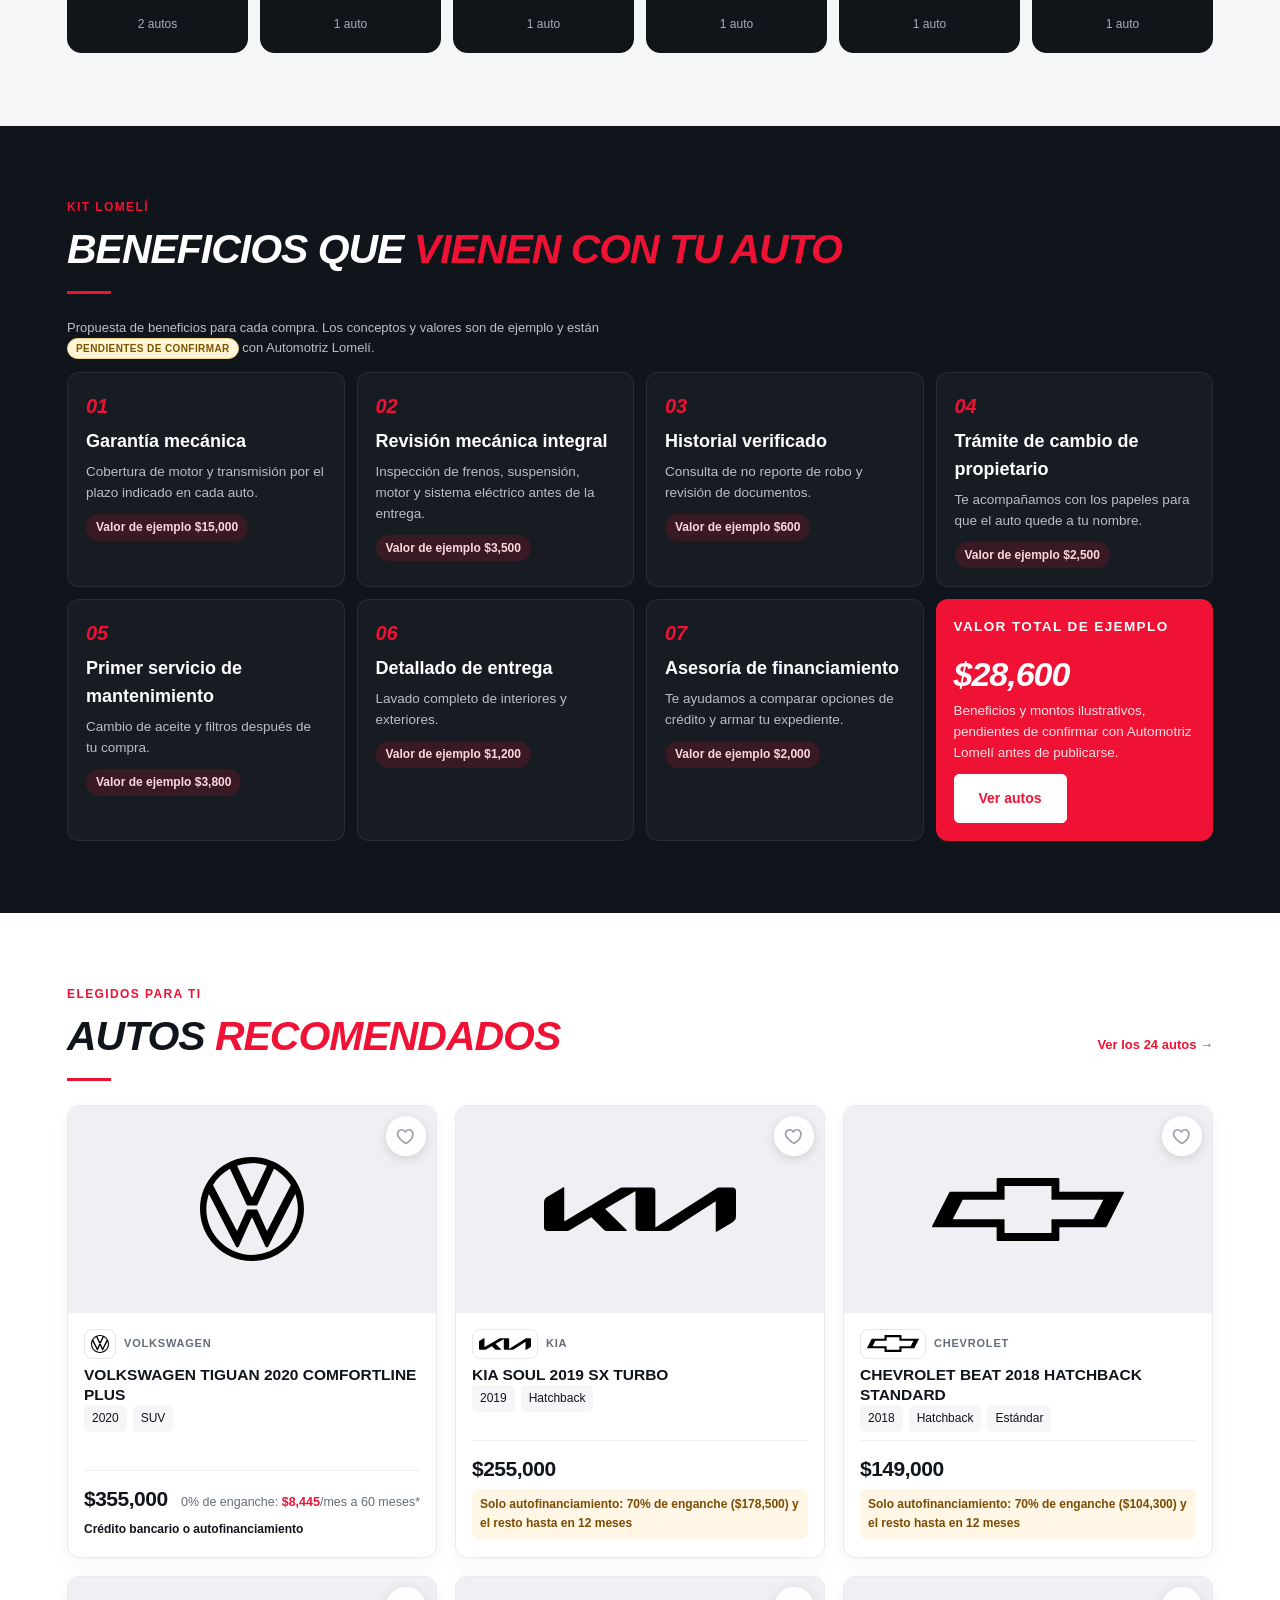
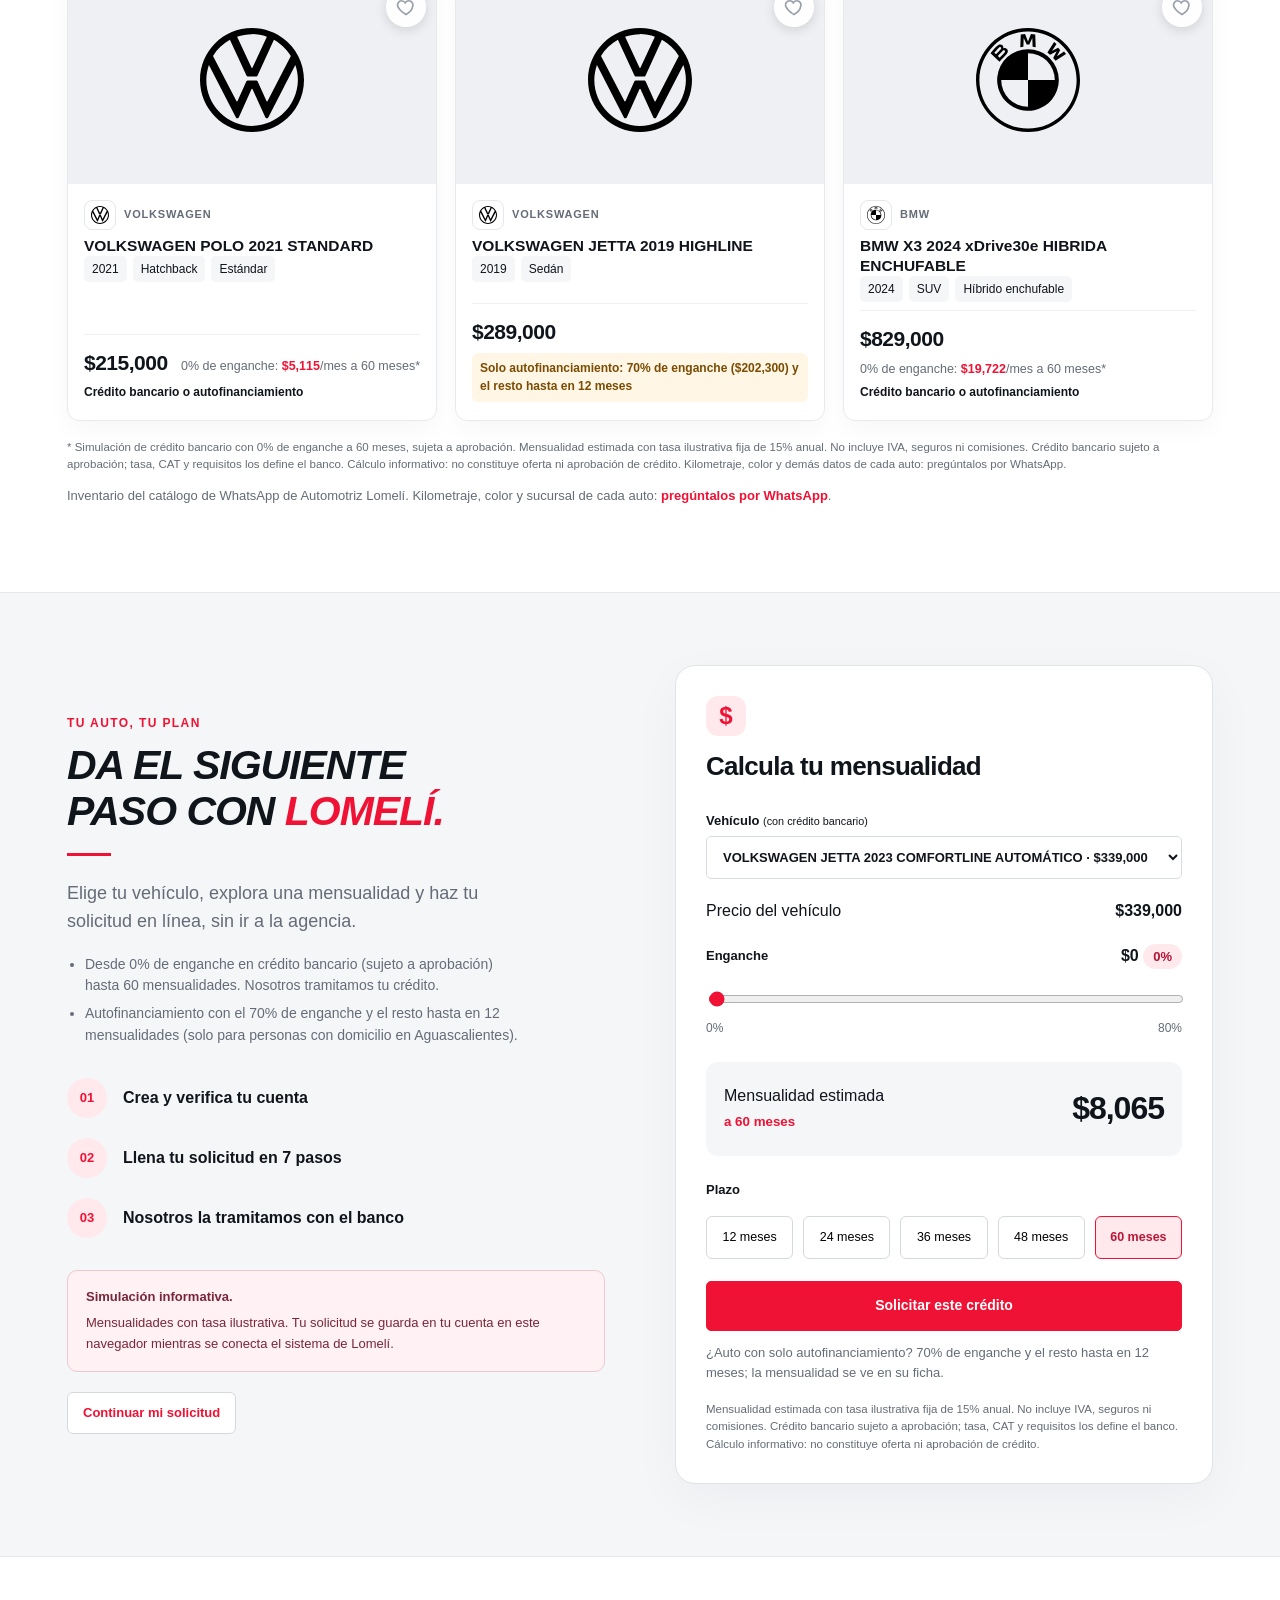
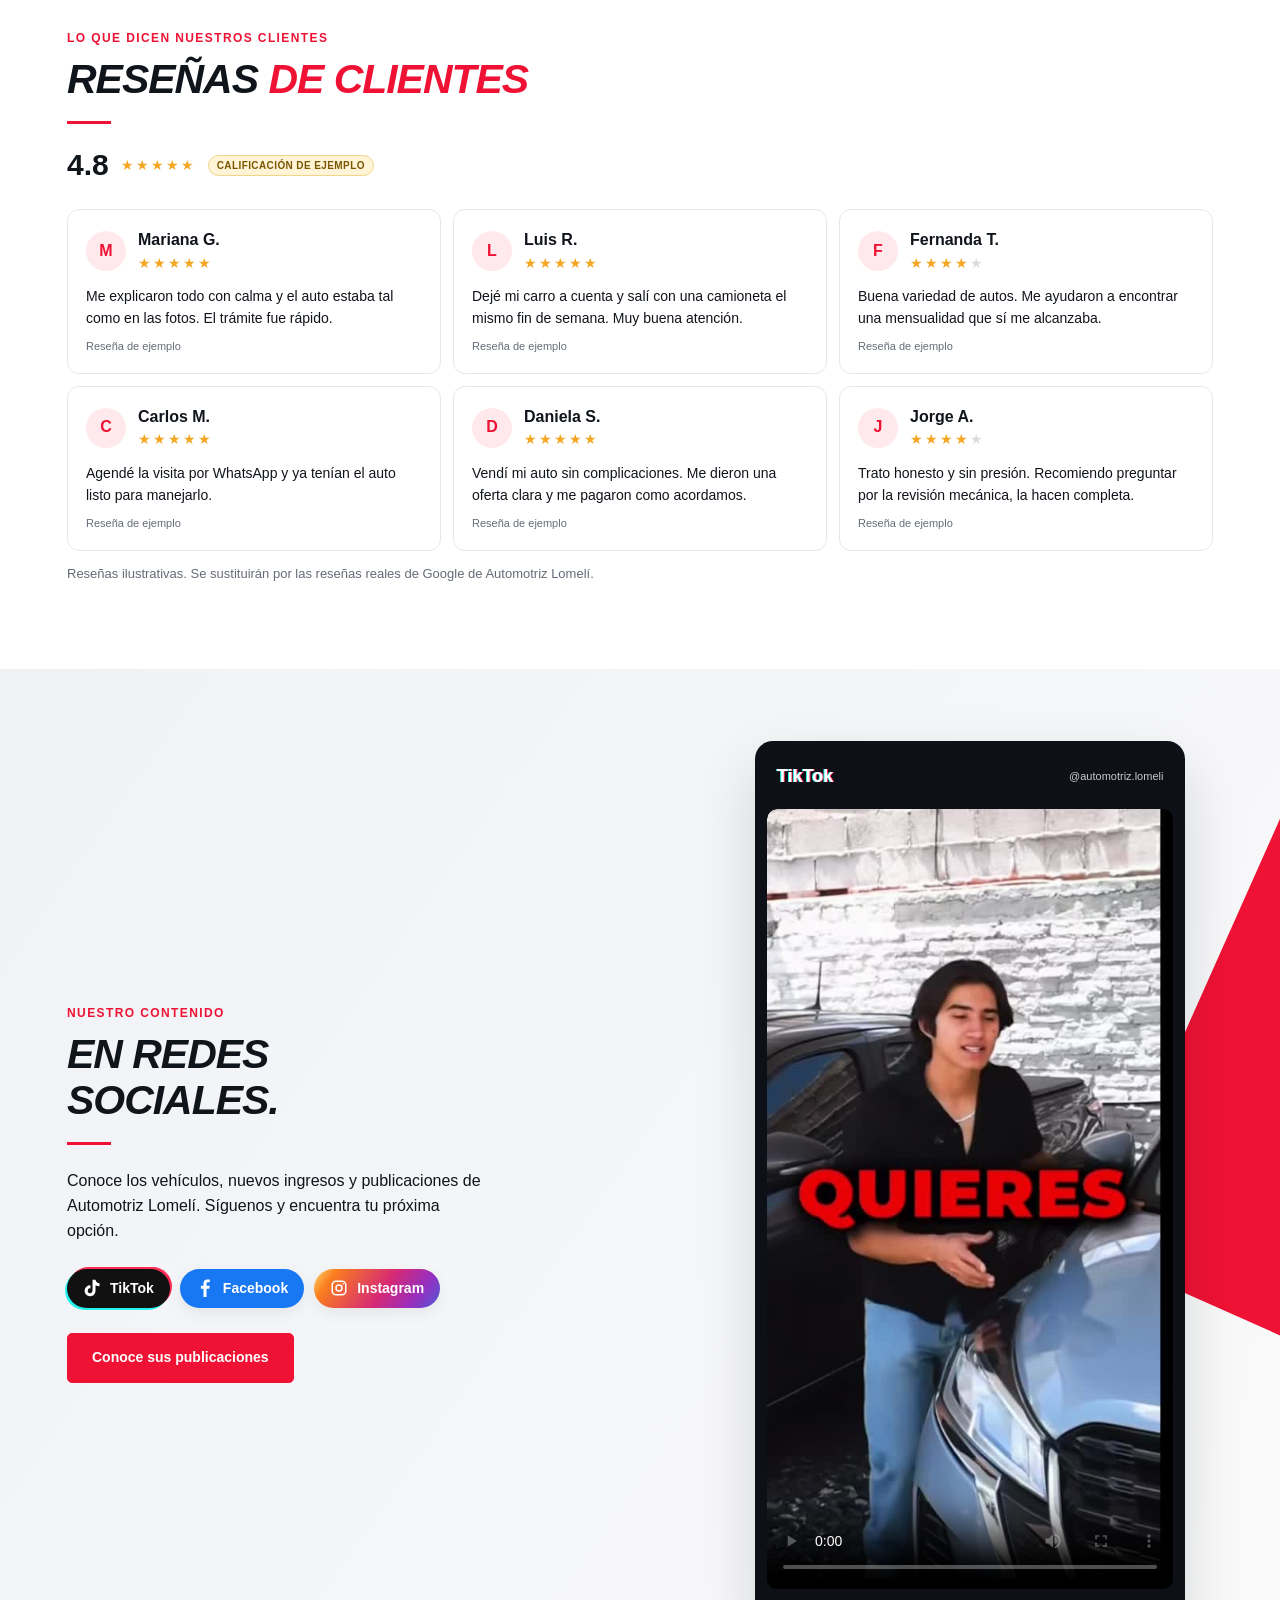
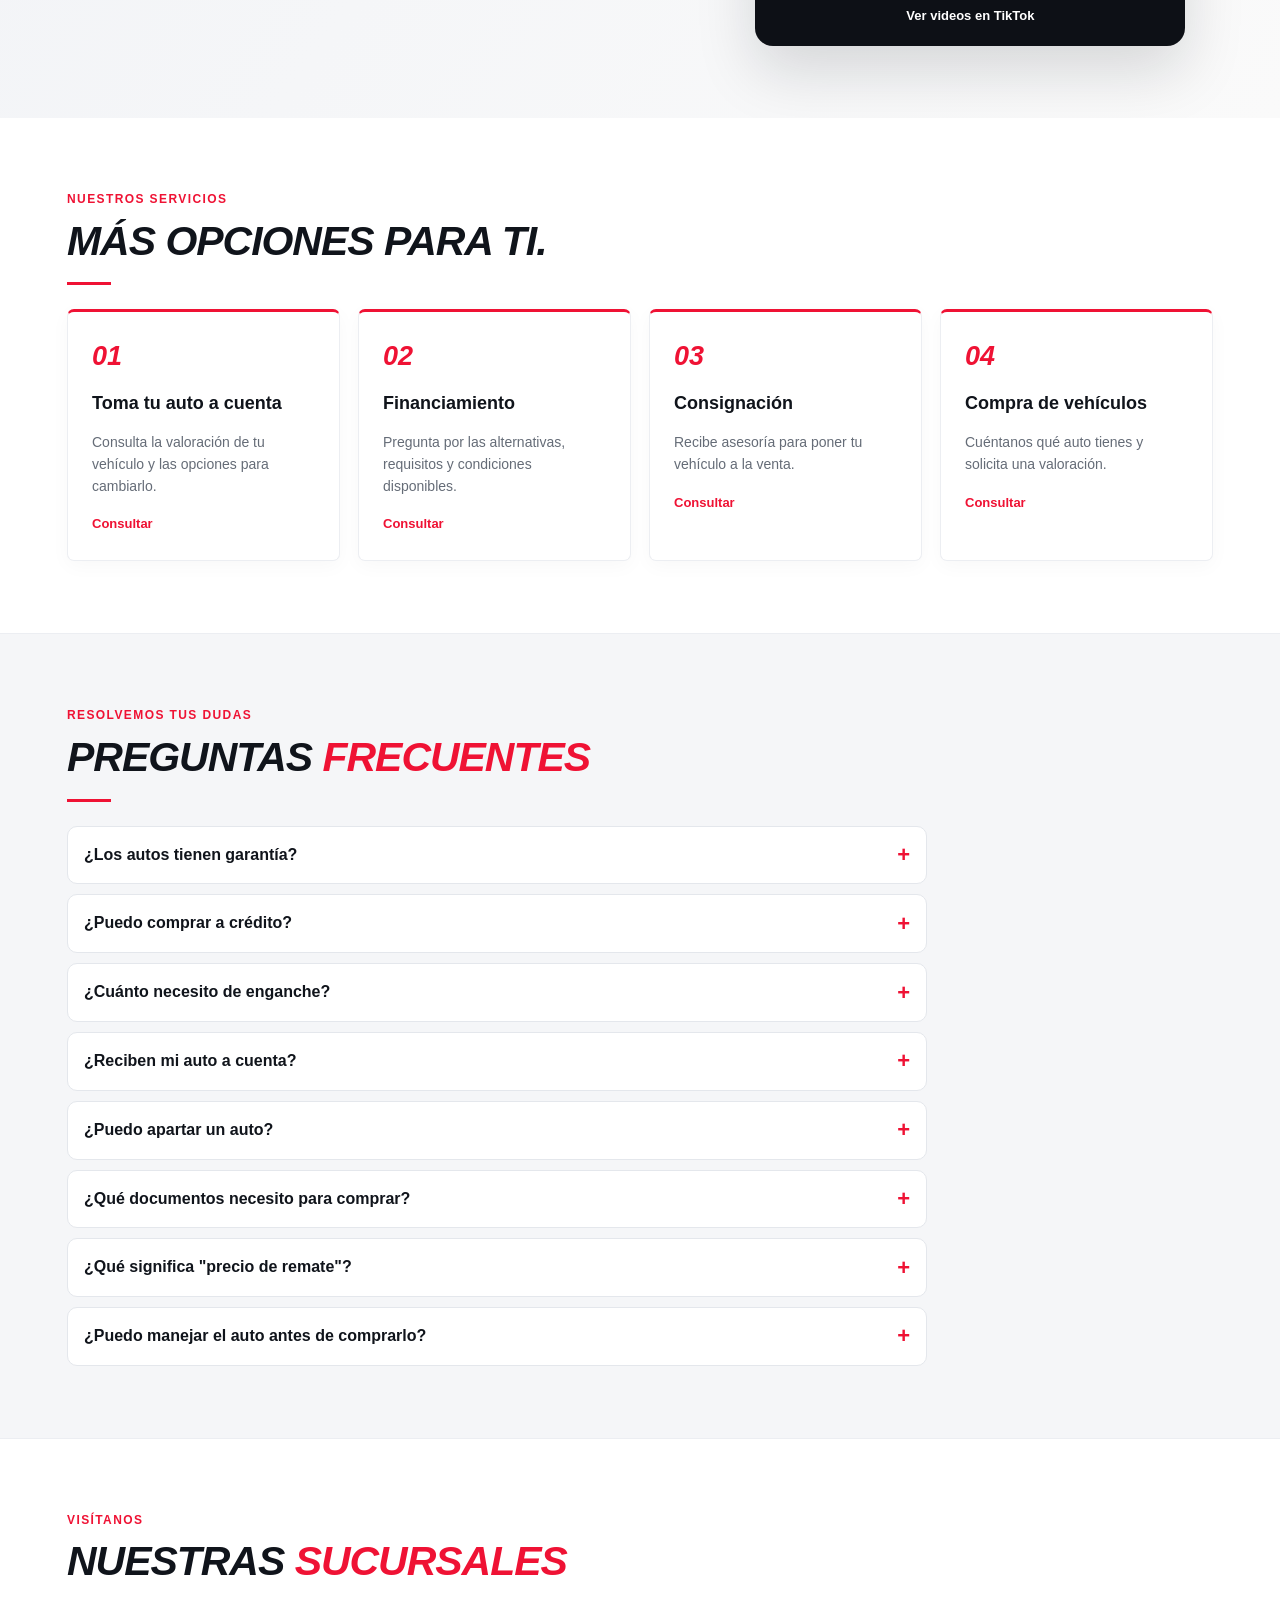
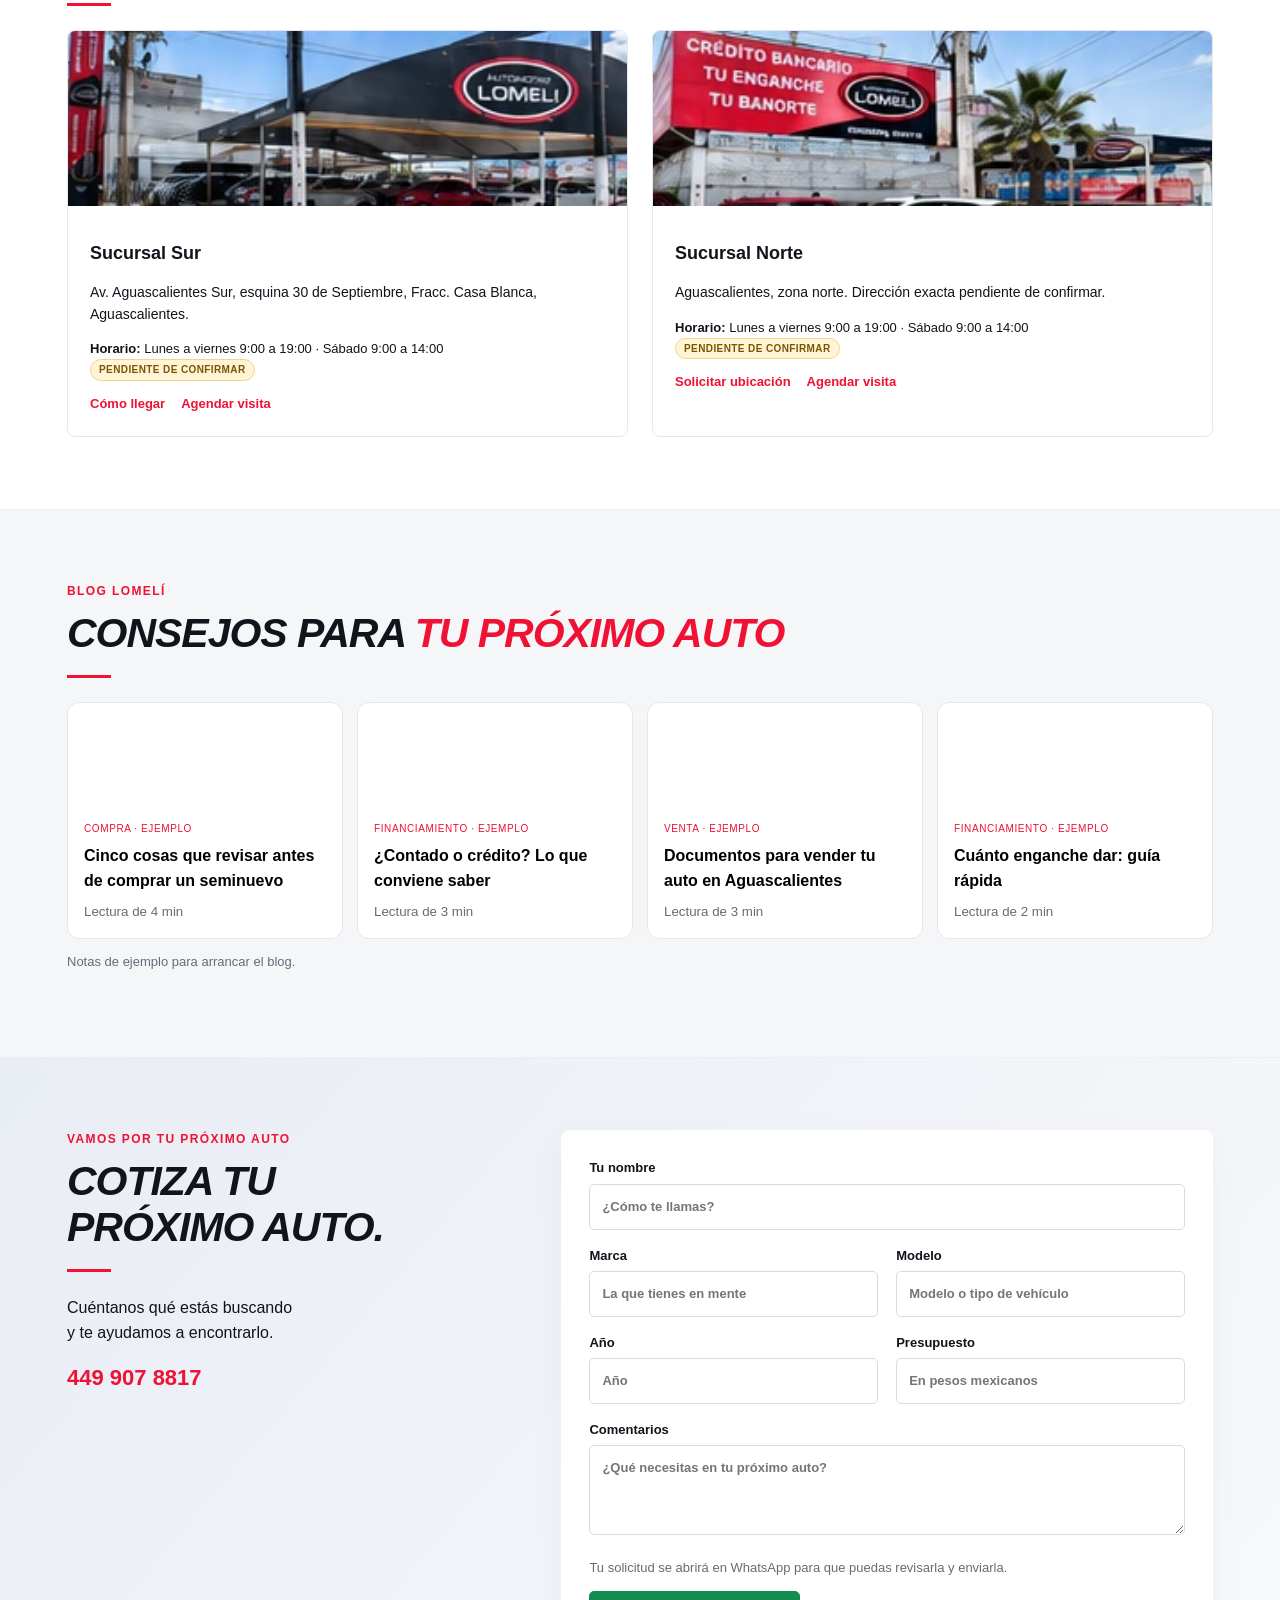
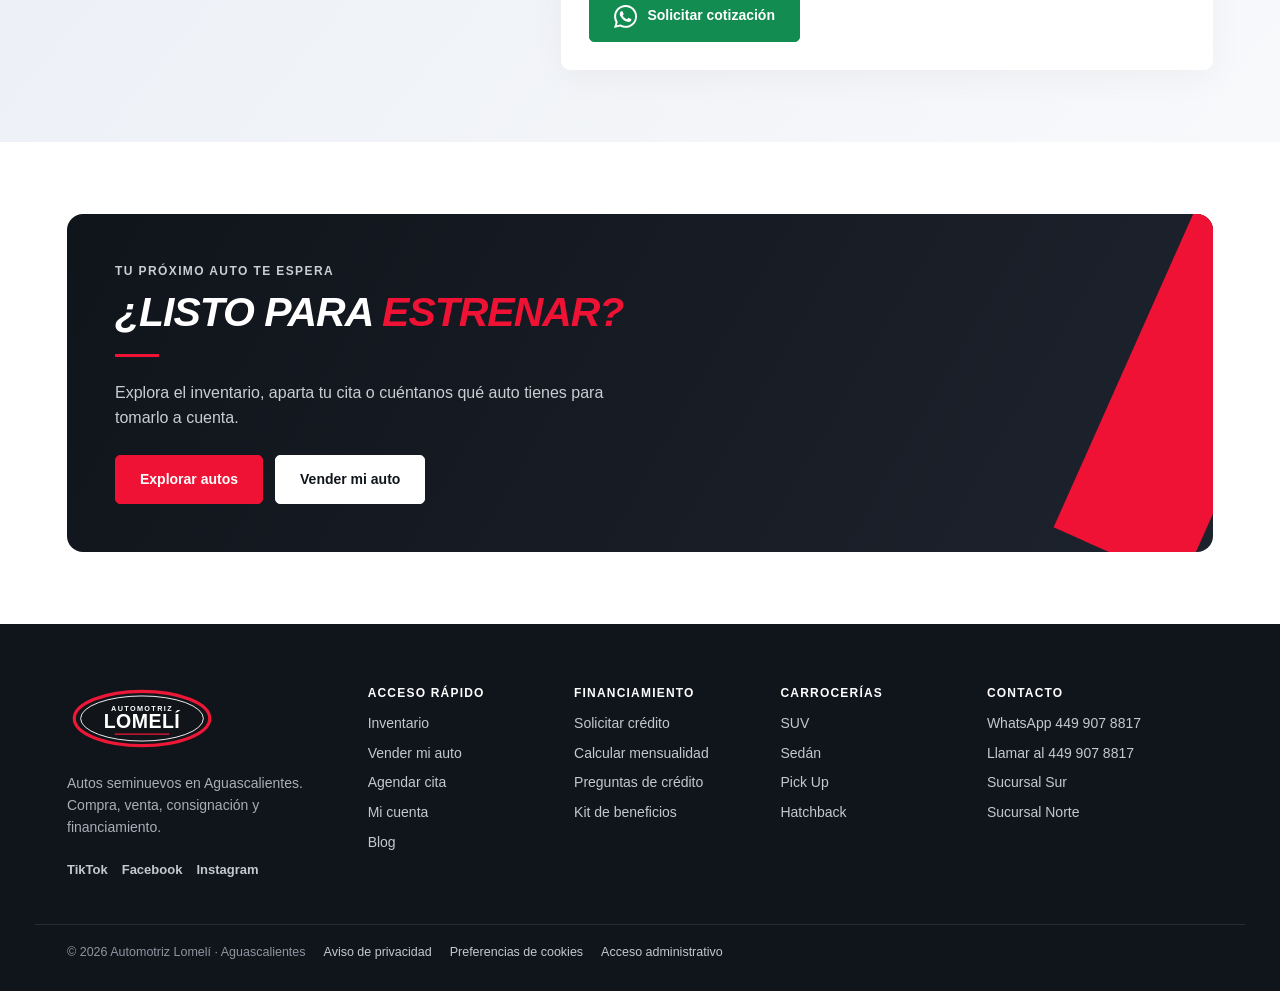
==== commit 004fa6be: "Actualizar Automotriz Lomelí a versión 4 Incluir inventario, fichas de vehículos, cuenta, solicitude" ====
--- a/index.html
+++ b/index.html
@@ -1,13 +1,36 @@
-<!doctype html><html lang="es"><head><meta charset="UTF-8"><meta name="viewport" content="width=device-width,initial-scale=1"><meta name="description" content="Compra, venta y consignación de autos seminuevos en Aguascalientes. Automotriz Lomelí."><title>Automotriz Lomelí | Tu próximo auto</title><link rel="stylesheet" href="style.css"></head><body>
-<header><a class="brand" href="#inicio"><img src="assets/logo.svg" alt="Automotriz Lomelí"></a><button id="menu" aria-expanded="false" aria-controls="nav">Menú</button><nav id="nav"><a href="#inventario">Inventario</a><a href="#servicios">Servicios</a><a href="#redes">Redes</a><a href="#sucursales">Sucursales</a><a href="#contacto">Contacto</a><button id="adminOpen">Acceso administrativo</button></nav></header>
-<main><section class="hero" id="inicio"><div class="heroVisual"><img src="assets/hero-clean.png" alt="Cupra Formentor de la propuesta visual de Automotriz Lomelí" fetchpriority="high"></div><div class="heroContent"><span class="heroKicker">AUTOMOTRIZ LOMELÍ <i></i> AGUASCALIENTES</span><p class="eyebrow">AUTOS SEMINUEVOS EN AGUASCALIENTES</p><h1>CALIDAD<br>QUE TE LLEVA<br><em>MÁS LEJOS.</em></h1><p>Compra, venta y consignación de vehículos.<br>Tu próximo auto empieza aquí.</p><div class="actions"><a class="btn" href="#inventario">Ver inventario</a><a class="btn outline" href="#contacto">Cotizar mi auto</a></div></div><span class="heroNote">Propuesta visual · imagen editada</span></section>
+<!doctype html><html lang="es"><head><meta charset="UTF-8"><meta name="viewport" content="width=device-width,initial-scale=1"><meta name="description" content="Autos seminuevos en Aguascalientes: inventario con fotos, crédito, venta de tu auto y citas en sucursal. Automotriz Lomelí."><title>Automotriz Lomelí | Autos seminuevos en Aguascalientes</title><link rel="icon" href="logo.svg"><link rel="stylesheet" href="style.css?v=14"><link rel="stylesheet" href="site.css?v=14"></head><body>
+<main>
+<section class="hero" id="inicio"><div class="heroVisual"><img src="hero-clean.png" alt="Cupra Formentor en la imagen principal de Automotriz Lomelí" fetchpriority="high"></div><div class="heroContent"><span class="heroKicker">AUTOMOTRIZ LOMELÍ <i></i> AGUASCALIENTES</span><p class="eyebrow">AUTOS SEMINUEVOS EN AGUASCALIENTES</p><h1>CALIDAD<br>QUE TE LLEVA<br><em>MÁS LEJOS.</em></h1><p class="heroSub">Compra, vende o financia tu próximo auto. Tu siguiente paso empieza aquí.</p><div class="heroTerms"><span><b>0%</b>de enganche en crédito bancario (sujeto a aprobación), hasta 60 meses. Nosotros lo tramitamos.</span><span><b>70%</b>de enganche en autofinanciamiento y el resto hasta en 12 meses.</span></div><form class="heroSearch" action="inventario.html" role="search"><input id="heroQ" aria-label="Buscar auto por marca o modelo" name="q" placeholder="¿Qué auto buscas? Marca o modelo" autocomplete="off"><button class="btn">Buscar</button></form><div class="heroChips"><a href="inventario.html?tipo=Sed%C3%A1n">Sedanes</a><a href="inventario.html?tipo=SUV">SUVs</a><a href="inventario.html?tipo=Pick%20Up">Pick Ups</a><a href="inventario.html?tipo=Hatchback">Hatchbacks</a><a href="inventario.html?pago=remate">Remates de contado</a></div></div><span class="heroNote">Imagen de referencia</span></section>
 <div class="trust wrap"><span><b>01</b>Compra y venta</span><span><b>02</b>Consignación de vehículos</span><span><b>03</b>Opciones de financiamiento</span><span><b>04</b>Atención personalizada</span></div>
-<section class="wrap" id="inventario"><div class="sectionHead"><div><p class="eyebrow">NUESTRO INVENTARIO</p><h2>VEHÍCULOS <em>DESTACADOS</em></h2></div><a class="textLink" href="https://vehiculos.mercadolibre.com.mx/_CustId_98443579" target="_blank" rel="noopener">Inventario en Mercado Libre</a></div><p class="subtle">Vehículos de ejemplo del diseño. Consulta disponibilidad e información vigente con un asesor.</p><div class="filters"><input id="search" placeholder="Buscar marca o modelo" aria-label="Buscar vehículo"><select id="status" aria-label="Estado del vehículo"><option value="">Todos</option><option>Disponible</option><option>Vendido</option></select></div><div class="cars" id="cars"></div><p id="empty" hidden>No encontramos vehículos con esa búsqueda.</p></section>
-<section id="redes" class="socialSection"><div class="wrap social"><div><p class="eyebrow">NUESTRO CONTENIDO</p><h2>EN REDES<br>SOCIALES.</h2><p>Conoce los vehículos, nuevos ingresos y publicaciones de Automotriz Lomelí. Síguenos y encuentra tu próxima opción.</p><div class="socialLinks"><a class="tiktok" href="https://www.tiktok.com/@automotriz.lomeli" target="_blank" rel="noopener"><svg viewBox="0 0 24 24" aria-hidden="true"><path fill="currentColor" d="M16.7 1h-4v14.7a3.2 3.2 0 1 1-2.8-3.2V8.4a7.3 7.3 0 1 0 6.8 7.3V8.2a10 10 0 0 0 5.3 1.5V5.6A5.5 5.5 0 0 1 16.7 1Z"/></svg>TikTok</a><a class="facebook" href="https://www.facebook.com/share/12E1Avqvkmo/" target="_blank" rel="noopener"><svg viewBox="0 0 24 24" aria-hidden="true"><path fill="currentColor" d="M14 24V13h3.7l.6-4H14V6.4c0-1.2.4-2 2.1-2h2.3V.8A29 29 0 0 0 15.1.6C11.9.6 10 2.5 10 6v3H6.5v4H10v11Z"/></svg>Facebook</a><a class="instagram" href="https://www.instagram.com/automotriz.lomeli/" target="_blank" rel="noopener"><svg viewBox="0 0 24 24" fill="none" stroke="currentColor" stroke-width="2" aria-hidden="true"><rect x="3" y="3" width="18" height="18" rx="5"/><circle cx="12" cy="12" r="4"/><circle cx="17.5" cy="6.5" r="1" fill="currentColor" stroke="none"/></svg>Instagram</a></div><a class="btn" href="https://linktr.ee/AutomotrizLomeli" target="_blank" rel="noopener">Conoce sus publicaciones</a></div><div class="videoFeature"><div class="videoHeading"><span class="videoMark">TikTok</span><span>@automotriz.lomeli</span></div><div class="videoStage hasVideo"><video id="lomeliVideo" controls playsinline preload="metadata" poster="assets/video-poster.jpg" aria-label="Video de Automotriz Lomelí"><source src="assets/lomeli-video.mp4" type="video/mp4">Tu navegador no permite reproducir este video.</video></div><a class="videoFooter" href="https://www.tiktok.com/@automotriz.lomeli" target="_blank" rel="noopener">Ver videos en TikTok</a></div></div></section>
+
+<section class="section tight" id="formas-de-pago"><p class="eyebrow">ASÍ PUEDES PAGAR</p><h2>FORMAS DE <em>PAGO</em></h2><div class="payWays"><article><span class="payBig">0%</span><h3>Crédito bancario</h3><p data-term="bank"></p><a class="textLink" href="credito.html">Solicitar crédito en línea →</a></article><article><span class="payBig">70%</span><h3>Autofinanciamiento Lomelí</h3><p data-term="autofin"></p><a class="textLink" href="inventario.html?pago=autofin">Ver autos con autofinanciamiento →</a></article><article><span class="payBig">$</span><h3>Contado y remates</h3><p>Paga de contado cualquier auto. Los autos marcados como remate tienen precio especial <b>únicamente de contado</b>.</p><a class="textLink" href="inventario.html?pago=remate">Ver remates →</a></article></div></section>
+
+<section class="section"><div class="benefits"><article><b>01</b><div><h3>Autos revisados</h3><p>Pregunta por la garantía y el historial de cada auto. Coberturas por confirmar.</p><a class="textLink" href="#garantias">Ver beneficios</a></div></article><article><b>02</b><div><h3>Crédito a tu medida</h3><p>Desde 0% de enganche y hasta 60 meses. Haz tu solicitud en línea.</p><a class="textLink" href="credito.html">Solicitar crédito</a></div></article><article><b>03</b><div><h3>Vende o cambia tu auto</h3><p>Mándanos los datos de tu auto y te hacemos la oferta por WhatsApp.</p><a class="textLink" href="vender.html">Cotizar mi auto</a></div></article><article><b>04</b><div><h3>Agenda tu visita</h3><p>Elige sucursal, día y hora. Te esperamos con el auto listo.</p><a class="textLink" href="cita.html">Agendar cita</a></div></article></div></section>
+
+<section class="section tight" id="tendencia"><div class="sectionHead"><div><p class="eyebrow">LOS MÁS BUSCADOS</p><h2>EN <em>TENDENCIA</em></h2></div><a class="textLink" href="inventario.html">Ver todo el inventario →</a></div><div class="vscroll" id="trend"></div></section>
+
+<section class="band"><div class="section"><p class="eyebrow">EXPLORA</p><h2>POR <em>CARROCERÍA</em></h2><div class="typeGrid" id="types"></div><h2 style="margin-top:46px" id="marcas">EXPLORAR POR <em>MARCA</em></h2><div class="brandGrid" id="brands"></div></div></section>
+
+<section class="dark" id="garantias"><div class="section"><p class="eyebrow">KIT LOMELÍ</p><h2 style="color:#fff">BENEFICIOS QUE <em>VIENEN CON TU AUTO</em></h2><p class="subtle" style="max-width:640px">Propuesta de beneficios para cada compra. Los conceptos y valores son de ejemplo y están <span class="pend">pendientes de confirmar</span> con Automotriz Lomelí.</p><div id="kit"></div></div></section>
+
+<section class="section" id="inventario"><div class="sectionHead"><div><p class="eyebrow">ELEGIDOS PARA TI</p><h2>AUTOS <em>RECOMENDADOS</em></h2></div><a class="textLink" href="inventario.html">Ver los <span id="totalCars"></span> autos →</a></div><div class="vgrid" id="recommended"></div><div id="cardsLegal"></div><p class="subtle">Inventario del catálogo de WhatsApp de Automotriz Lomelí. Kilometraje, color y sucursal de cada auto: <a class="textLink wa" data-message="Hola, quiero más datos de un auto de su inventario.">pregúntalos por WhatsApp</a>.</p></section>
+
+<section id="financiamiento" class="financeSection"><div class="wrap financeLayout"><div class="financeIntro"><p class="eyebrow">TU AUTO, TU PLAN</p><h2>DA EL SIGUIENTE<br>PASO CON <em>LOMELÍ.</em></h2><p>Elige tu vehículo, explora una mensualidad y haz tu solicitud en línea, sin ir a la agencia.</p><ul class="termList"><li data-term="bank"></li><li data-term="autofin"></li></ul><div class="journey"><span><b>01</b> Crea y verifica tu cuenta</span><span><b>02</b> Llena tu solicitud en 7 pasos</span><span><b>03</b> Nosotros la tramitamos con el banco</span></div><div class="demoNotice"><strong>Simulación informativa.</strong><p>Mensualidades con tasa ilustrativa. Tu solicitud se guarda en tu cuenta en este navegador mientras se conecta el sistema de Lomelí.</p></div><button class="textLink" id="resumeRequest">Continuar mi solicitud</button></div><div class="calculator"><span class="calcIcon" aria-hidden="true">$</span><h3>Calcula tu mensualidad</h3><label>Vehículo <small>(con crédito bancario)</small><select id="financeCar"></select></label><div class="calcLine"><span>Precio del vehículo</span><strong id="financePrice"></strong></div><div class="calcLine"><label for="downPayment">Enganche</label><strong><span id="downAmount"></span> <small id="downPercent"></small></strong></div><input id="downPayment" type="range" min="0" max="80" step="5" value="0"><div class="rangeLabels"><span>0%</span><span>80%</span></div><div class="paymentBox"><span>Mensualidad estimada<br><small id="termCaption"></small></span><strong id="monthlyPayment" aria-live="polite"></strong></div><label>Plazo</label><div class="termButtons five" role="group" aria-label="Plazo del crédito" id="termBtns"></div><button id="startRequest" class="btn">Solicitar este crédito</button><p class="subtle" style="margin-top:12px">¿Auto con solo autofinanciamiento? 70% de enganche y el resto hasta en 12 meses; la mensualidad se ve en su ficha.</p><p class="legal" data-legal></p></div></div></section>
+
+<section class="section" id="resenas"><p class="eyebrow">LO QUE DICEN NUESTROS CLIENTES</p><h2>RESEÑAS <em>DE CLIENTES</em></h2><div class="googleBadge"><strong>4.8</strong><span class="stars">★★★★★</span><span class="pend">Calificación de ejemplo</span></div><div id="reviews"></div></section>
+
+<section id="redes" class="socialSection"><div class="wrap social"><div><p class="eyebrow">NUESTRO CONTENIDO</p><h2>EN REDES<br>SOCIALES.</h2><p>Conoce los vehículos, nuevos ingresos y publicaciones de Automotriz Lomelí. Síguenos y encuentra tu próxima opción.</p><div class="socialLinks"><a class="tiktok" href="https://www.tiktok.com/@automotriz.lomeli" target="_blank" rel="noopener"><svg viewBox="0 0 24 24" aria-hidden="true"><path fill="currentColor" d="M16.7 1h-4v14.7a3.2 3.2 0 1 1-2.8-3.2V8.4a7.3 7.3 0 1 0 6.8 7.3V8.2a10 10 0 0 0 5.3 1.5V5.6A5.5 5.5 0 0 1 16.7 1Z"/></svg>TikTok</a><a class="facebook" href="https://www.facebook.com/share/12E1Avqvkmo/" target="_blank" rel="noopener"><svg viewBox="0 0 24 24" aria-hidden="true"><path fill="currentColor" d="M14 24V13h3.7l.6-4H14V6.4c0-1.2.4-2 2.1-2h2.3V.8A29 29 0 0 0 15.1.6C11.9.6 10 2.5 10 6v3H6.5v4H10v11Z"/></svg>Facebook</a><a class="instagram" href="https://www.instagram.com/automotriz.lomeli/" target="_blank" rel="noopener"><svg viewBox="0 0 24 24" fill="none" stroke="currentColor" stroke-width="2" aria-hidden="true"><rect x="3" y="3" width="18" height="18" rx="5"/><circle cx="12" cy="12" r="4"/><circle cx="17.5" cy="6.5" r="1" fill="currentColor" stroke="none"/></svg>Instagram</a></div><a class="btn" href="https://linktr.ee/AutomotrizLomeli" target="_blank" rel="noopener">Conoce sus publicaciones</a></div><div class="videoFeature"><div class="videoHeading"><span class="videoMark">TikTok</span><span>@automotriz.lomeli</span></div><div class="videoStage hasVideo"><video id="lomeliVideo" controls playsinline preload="metadata" poster="video-poster.jpg" aria-label="Video de Automotriz Lomelí"><source src="lomeli-video.mp4" type="video/mp4">Tu navegador no permite reproducir este video.</video></div><a class="videoFooter" href="https://www.tiktok.com/@automotriz.lomeli" target="_blank" rel="noopener">Ver videos en TikTok</a></div></div></section>
 <section class="wrap" id="servicios"><p class="eyebrow">NUESTROS SERVICIOS</p><h2>MÁS OPCIONES PARA TI.</h2><div class="services"><article><b>01</b><h3>Toma tu auto a cuenta</h3><p>Consulta la valoración de tu vehículo y las opciones para cambiarlo.</p><a class="textLink wa" data-message="Quiero consultar la toma de mi auto a cuenta.">Consultar</a></article><article><b>02</b><h3>Financiamiento</h3><p>Pregunta por las alternativas, requisitos y condiciones disponibles.</p><a class="textLink wa" data-message="Quiero información sobre financiamiento.">Consultar</a></article><article><b>03</b><h3>Consignación</h3><p>Recibe asesoría para poner tu vehículo a la venta.</p><a class="textLink wa" data-message="Me interesa consignar mi vehículo.">Consultar</a></article><article><b>04</b><h3>Compra de vehículos</h3><p>Cuéntanos qué auto tienes y solicita una valoración.</p><a class="textLink wa" data-message="Quiero vender mi auto y consultar una valoración.">Consultar</a></article></div></section>
-<section class="wrap" id="sucursales"><p class="eyebrow">VISÍTANOS</p><h2>NUESTRAS SUCURSALES.</h2><div class="branches"><article><img src="assets/sur.webp" alt="Sucursal sur en el diseño de referencia" loading="lazy"><div><h3>Sucursal Sur</h3><p>Av. Aguascalientes Sur, esquina 30 de Septiembre.<br>Fracc. Casa Blanca, Aguascalientes.</p><a class="textLink" target="_blank" rel="noopener" href="https://www.google.com/maps/search/?api=1&query=Automotriz+Lomeli+30+de+Septiembre+Aguascalientes">Cómo llegar</a></div></article><article><img src="assets/norte.webp" alt="Sucursal norte en el diseño de referencia" loading="lazy"><div><h3>Sucursal Norte</h3><p>Aguascalientes, zona norte.<br>Consulta la ubicación exacta antes de tu visita.</p><a class="textLink wa" data-message="¿Me comparten la ubicación de la sucursal norte?">Solicitar ubicación</a></div></article></div></section>
-<section class="contactSection" id="contacto"><div class="wrap contact"><div><p class="eyebrow">VAMOS POR TU PRÓXIMO AUTO</p><h2>COTIZA TU<br>PRÓXIMO AUTO.</h2><p>Cuéntanos qué estás buscando<br>y te ayudamos a encontrarlo.</p><a href="tel:+524499078817">449 907 8817</a></div><form id="quote"><label>Tu nombre<input name="nombre" required placeholder="¿Cómo te llamas?"></label><div class="formGrid"><label>Marca<input name="marca" placeholder="La que tienes en mente"></label><label>Modelo<input name="modelo" placeholder="Modelo o tipo de vehículo"></label><label>Año<input name="anio" type="number" min="1950" max="2027" placeholder="Año"></label><label>Presupuesto<input name="presupuesto" type="number" min="0" placeholder="En pesos mexicanos"></label></div><label>Comentarios<textarea name="comentarios" placeholder="¿Qué necesitas en tu próximo auto?"></textarea></label><p class="subtle">Tu solicitud se abrirá en WhatsApp para que puedas revisarla y enviarla.</p><button class="btn quoteButton"><svg class="waIcon" viewBox="0 0 24 24" aria-hidden="true"><path fill="currentColor" d="M20.52 3.48A11.87 11.87 0 0 0 12.05 0C5.47 0 .11 5.35.1 11.93c0 2.1.55 4.16 1.6 5.98L0 24l6.25-1.64a11.9 11.9 0 0 0 5.8 1.48h.01c6.58 0 11.93-5.35 11.94-11.93a11.88 11.88 0 0 0-3.48-8.43ZM12.06 21.83a9.87 9.87 0 0 1-5.03-1.38l-.36-.21-3.72.98.99-3.63-.23-.37a9.86 9.86 0 0 1-1.51-5.29c0-5.47 4.45-9.92 9.92-9.92 2.65 0 5.14 1.04 7.02 2.91a9.86 9.86 0 0 1 2.9 7.02c0 5.47-4.45 9.91-9.98 9.89Zm5.44-7.42c-.3-.15-1.76-.87-2.03-.97-.27-.1-.47-.15-.67.15-.2.3-.77.97-.94 1.17-.18.2-.35.22-.65.07-.3-.15-1.26-.46-2.39-1.46-.88-.78-1.48-1.74-1.65-2.04-.17-.3-.02-.46.13-.61.13-.13.3-.35.45-.52.15-.18.2-.3.3-.5.1-.2.05-.37-.02-.52-.08-.15-.67-1.61-.92-2.2-.24-.58-.49-.5-.67-.51h-.57c-.2 0-.52.07-.8.37-.26.3-1.03 1.02-1.03 2.48s1.06 2.88 1.21 3.08c.15.2 2.1 3.2 5.08 4.49.71.3 1.26.48 1.69.62.7.22 1.34.19 1.85.11.56-.08 1.76-.72 2.01-1.42.25-.69.25-1.29.18-1.41-.08-.13-.28-.2-.58-.35Z"/></svg>Solicitar cotización</button></form></div></section></main>
-<footer class="wrap"><div><img src="assets/logo.svg" alt="Automotriz Lomelí"><p>TU PRÓXIMO AUTO ESTÁ AQUÍ.</p></div><div><h3>Contacto</h3><a href="tel:+524499078817">449 907 8817</a><a href="https://linktr.ee/AutomotrizLomeli" target="_blank" rel="noopener">Redes y enlaces oficiales</a></div><div><h3>Automotriz Lomelí</h3><a href="#inventario">Inventario</a><a href="#sucursales">Sucursales</a><p class="subtle">Propuesta de sitio · 2026</p></div></footer><a class="floating wa" data-message="Hola, quiero información sobre sus vehículos." aria-label="Contactar por WhatsApp"><svg class="waIcon" viewBox="0 0 24 24" aria-hidden="true"><path fill="currentColor" d="M20.52 3.48A11.87 11.87 0 0 0 12.05 0C5.47 0 .11 5.35.1 11.93c0 2.1.55 4.16 1.6 5.98L0 24l6.25-1.64a11.9 11.9 0 0 0 5.8 1.48h.01c6.58 0 11.93-5.35 11.94-11.93a11.88 11.88 0 0 0-3.48-8.43ZM12.06 21.83a9.87 9.87 0 0 1-5.03-1.38l-.36-.21-3.72.98.99-3.63-.23-.37a9.86 9.86 0 0 1-1.51-5.29c0-5.47 4.45-9.92 9.92-9.92 2.65 0 5.14 1.04 7.02 2.91a9.86 9.86 0 0 1 2.9 7.02c0 5.47-4.45 9.91-9.98 9.89Zm5.44-7.42c-.3-.15-1.76-.87-2.03-.97-.27-.1-.47-.15-.67.15-.2.3-.77.97-.94 1.17-.18.2-.35.22-.65.07-.3-.15-1.26-.46-2.39-1.46-.88-.78-1.48-1.74-1.65-2.04-.17-.3-.02-.46.13-.61.13-.13.3-.35.45-.52.15-.18.2-.3.3-.5.1-.2.05-.37-.02-.52-.08-.15-.67-1.61-.92-2.2-.24-.58-.49-.5-.67-.51h-.57c-.2 0-.52.07-.8.37-.26.3-1.03 1.02-1.03 2.48s1.06 2.88 1.21 3.08c.15.2 2.1 3.2 5.08 4.49.71.3 1.26.48 1.69.62.7.22 1.34.19 1.85.11.56-.08 1.76-.72 2.01-1.42.25-.69.25-1.29.18-1.41-.08-.13-.28-.2-.58-.35Z"/></svg><span>WhatsApp</span></a>
-<dialog id="login"><button class="close" data-close="login" aria-label="Cerrar">×</button><p class="eyebrow">AUTOMOTRIZ LOMELÍ</p><h2>Acceso administrativo</h2><p>Panel de demostración. Los cambios se guardan únicamente en este navegador.</p><form id="loginForm"><label>Usuario<input name="usuario" autocomplete="username" required></label><label>Contraseña<input name="password" type="password" autocomplete="current-password" required></label><p id="loginError" role="alert"></p><button class="btn">Entrar</button></form></dialog>
-<dialog id="panel"><button class="close" data-close="panel" aria-label="Cerrar">×</button><p class="eyebrow">PANEL DEMO</p><h2>Administra tu inventario</h2><p class="subtle">Agrega vehículos, modifica datos y fotos, oculta publicaciones o márcalas como vendidas. Cambios locales, sin publicación para otros visitantes.</p><div class="actions"><button class="btn" id="newCar">Agregar vehículo</button><button id="restore">Restaurar ejemplos</button><button id="logout">Cerrar sesión</button></div><div id="adminList"></div><form id="editForm" hidden><h3 id="editTitle">Editar vehículo</h3><input name="id" type="hidden"><div class="formGrid"><label>Marca y modelo<input name="name" required maxlength="100"></label><label>Año<input name="year" type="number" min="1950" max="2027" required></label><label>Kilometraje<input name="km" type="number" min="0" required></label><label>Precio MXN<input name="price" type="number" min="0" required></label><label>Estado<select name="state"><option>Disponible</option><option>Vendido</option><option>Oculto</option></select></label><label>Foto<input name="photo" type="file" accept="image/jpeg,image/png,image/webp"></label></div><label>Descripción<textarea name="description" maxlength="1500"></textarea></label><p class="subtle">Una foto por vehículo, hasta 2 MB.</p><button class="btn">Guardar vehículo</button><button type="button" id="cancelEdit">Cancelar</button><p id="saveError" role="alert"></p></form></dialog>
-<dialog id="details"><button class="close" data-close="details" aria-label="Cerrar">×</button><div id="detailContent"></div></dialog><script src="app.js"></script></body></html>
+
+<section class="band" id="faq"><div class="section"><p class="eyebrow">RESOLVEMOS TUS DUDAS</p><h2>PREGUNTAS <em>FRECUENTES</em></h2><div id="faqList"></div></div></section>
+
+<section class="section" id="sucursales"><p class="eyebrow">VISÍTANOS</p><h2>NUESTRAS <em>SUCURSALES</em></h2><div id="branchList"></div></section>
+
+<section class="band" id="blog"><div class="section"><p class="eyebrow">BLOG LOMELÍ</p><h2>CONSEJOS PARA <em>TU PRÓXIMO AUTO</em></h2><div class="blogGrid" id="blogGrid"></div><p class="subtle">Notas de ejemplo para arrancar el blog.</p></div></section>
+
+<section class="contactSection" id="contacto"><div class="wrap contact"><div><p class="eyebrow">VAMOS POR TU PRÓXIMO AUTO</p><h2>COTIZA TU<br>PRÓXIMO AUTO.</h2><p>Cuéntanos qué estás buscando<br>y te ayudamos a encontrarlo.</p><a href="tel:+524499078817">449 907 8817</a></div><form id="quote"><label>Tu nombre<input name="nombre" required placeholder="¿Cómo te llamas?"></label><div class="formGrid"><label>Marca<input name="marca" placeholder="La que tienes en mente"></label><label>Modelo<input name="modelo" placeholder="Modelo o tipo de vehículo"></label><label>Año<input name="anio" type="number" min="1950" max="2027" placeholder="Año"></label><label>Presupuesto<input name="presupuesto" type="number" min="0" placeholder="En pesos mexicanos"></label></div><label>Comentarios<textarea name="comentarios" placeholder="¿Qué necesitas en tu próximo auto?"></textarea></label><p class="subtle">Tu solicitud se abrirá en WhatsApp para que puedas revisarla y enviarla.</p><button class="btn quoteButton"><svg class="waIcon" viewBox="0 0 24 24" aria-hidden="true"><path fill="currentColor" d="M20.52 3.48A11.87 11.87 0 0 0 12.05 0C5.47 0 .11 5.35.1 11.93c0 2.1.55 4.16 1.6 5.98L0 24l6.25-1.64a11.9 11.9 0 0 0 5.8 1.48h.01c6.58 0 11.93-5.35 11.94-11.93a11.88 11.88 0 0 0-3.48-8.43ZM12.06 21.83a9.87 9.87 0 0 1-5.03-1.38l-.36-.21-3.72.98.99-3.63-.23-.37a9.86 9.86 0 0 1-1.51-5.29c0-5.47 4.45-9.92 9.92-9.92 2.65 0 5.14 1.04 7.02 2.91a9.86 9.86 0 0 1 2.9 7.02c0 5.47-4.45 9.91-9.98 9.89Zm5.44-7.42c-.3-.15-1.76-.87-2.03-.97-.27-.1-.47-.15-.67.15-.2.3-.77.97-.94 1.17-.18.2-.35.22-.65.07-.3-.15-1.26-.46-2.39-1.46-.88-.78-1.48-1.74-1.65-2.04-.17-.3-.02-.46.13-.61.13-.13.3-.35.45-.52.15-.18.2-.3.3-.5.1-.2.05-.37-.02-.52-.08-.15-.67-1.61-.92-2.2-.24-.58-.49-.5-.67-.51h-.57c-.2 0-.52.07-.8.37-.26.3-1.03 1.02-1.03 2.48s1.06 2.88 1.21 3.08c.15.2 2.1 3.2 5.08 4.49.71.3 1.26.48 1.69.62.7.22 1.34.19 1.85.11.56-.08 1.76-.72 2.01-1.42.25-.69.25-1.29.18-1.41-.08-.13-.28-.2-.58-.35Z"/></svg>Solicitar cotización</button></form></div></section>
+
+<section class="section"><div class="ctaFinal"><p class="eyebrow">TU PRÓXIMO AUTO TE ESPERA</p><h2>¿LISTO PARA <em>ESTRENAR?</em></h2><p>Explora el inventario, aparta tu cita o cuéntanos qué auto tienes para tomarlo a cuenta.</p><div class="actions"><a class="btn" href="inventario.html">Explorar autos</a><a class="btn light" href="vender.html">Vender mi auto</a></div></div></section>
+</main>
+<dialog id="article" class="portalDialog"><button class="close" data-close-article aria-label="Cerrar">×</button><div id="articleBody" class="article"></div></dialog>
+<script src="data.js?v=14"></script><script src="finance.js?v=14"></script><script src="common.js?v=14"></script><script src="admin.js?v=14"></script><script src="perfil.js?v=14"></script><script src="portal.js?v=14"></script><script src="app.js?v=14"></script></body></html>
--- a/style.css
+++ b/style.css
@@ -1,6 +1,10 @@
-:root{--red:#ef1234;--ink:#10141b;--muted:#656c77}*{box-sizing:border-box}html{scroll-behavior:smooth;scroll-padding-top:90px}body{margin:0;font:16px/1.55 Arial,Helvetica,sans-serif;color:var(--ink);background:#fff}a{color:inherit;text-decoration:none;cursor:pointer}button,input,select,textarea{font:inherit}button{cursor:pointer;border:1px solid #d4d8df;background:white;padding:10px 15px;border-radius:6px}a:focus-visible,button:focus-visible{outline:3px solid #ff8799;outline-offset:4px}header{display:flex;align-items:center;justify-content:space-between;padding:14px 5%;background:#fff;border-bottom:1px solid #eee;position:relative;z-index:5}.brand img{width:125px}nav{display:flex;gap:25px;align-items:center;font-size:13px;font-weight:700}nav a:hover,.textLink{color:var(--red)}#menu{display:none}.wrap{max-width:1210px;margin:auto;padding:72px 32px}.hero{min-height:580px;background:linear-gradient(90deg,#080b10 5%,#080b10de 30%,#080b1020 80%),url('assets/hero.webp') center right/cover;color:white;position:relative;display:flex;align-items:center}.heroContent{padding:65px max(5%,calc((100vw - 1146px)/2));width:100%}.eyebrow{font-size:12px;font-weight:800;letter-spacing:1.4px;color:var(--red);margin:0 0 10px}.hero .eyebrow{color:white}h1{font-size:clamp(40px,5.5vw,78px);line-height:1.02;letter-spacing:-2px;font-weight:900;font-style:italic;margin:20px 0}h1 em{color:white}h2{font-size:clamp(27px,3.2vw,42px);line-height:1.12;font-style:italic;letter-spacing:-1px;margin:0 0 24px}h2 em{color:var(--red)}h3{font-size:18px;margin:12px 0 8px}.btn{display:inline-flex;background:var(--red);color:white;border:1px solid var(--red);padding:13px 24px;border-radius:5px;font-weight:700;font-size:14px;align-items:center;justify-content:center}.outline{background:#ffffff10;border-color:#ffffff80}.actions{display:flex;gap:12px;flex-wrap:wrap;margin-top:24px}.heroNote{position:absolute;bottom:14px;right:22px;font-size:10px;color:#eee}.trust{display:grid;grid-template-columns:repeat(4,1fr);padding-top:27px;padding-bottom:27px;background:#f5f6f8;text-align:center;font-size:13px;font-weight:700}.trust span+span{border-left:1px solid #d6d9df}.sectionHead{display:flex;justify-content:space-between;align-items:center;gap:24px}.textLink{font-size:13px;font-weight:700}.subtle{font-size:13px;color:var(--muted)}.filters{display:flex;gap:14px;margin:24px 0}.filters input{flex:1}.cars{display:grid;grid-template-columns:repeat(3,1fr);gap:22px}.car{border:1px solid #e7e9ed;border-radius:8px;overflow:hidden;box-shadow:0 5px 18px #10141b09;transition:transform .2s}.car:hover{transform:translateY(-4px)}.car img{width:100%;aspect-ratio:1.9;object-fit:cover;display:block}.carBody{padding:18px}.car h3{margin:0;font-size:16px}.carMeta{color:var(--muted);font-size:13px}.price{font-size:22px;font-weight:800}.carBottom{display:flex;align-items:center;justify-content:space-between}.tag{font-size:10px;letter-spacing:.6px;text-transform:uppercase;color:var(--red)}.socialSection{background:linear-gradient(120deg,#f3f5f8,#e8edf4)}.social{display:grid;grid-template-columns:1fr 1fr;gap:65px;align-items:center}.social p{max-width:420px}.socialLinks{display:flex;gap:18px;margin:25px 0;font-size:14px;font-weight:700}.socialArt img{width:100%;display:block;border-radius:14px}.socialArt span{font-size:11px;color:var(--muted)}.services{display:grid;grid-template-columns:repeat(4,1fr);gap:18px}.services article{background:#f7f8fa;border:1px solid #eceef2;padding:24px;border-radius:7px}.services b{font-size:32px;color:var(--red)}.services p{font-size:14px;color:var(--muted)}.branches{display:grid;grid-template-columns:1fr 1fr;gap:24px}.branches article{border:1px solid #e4e7ec;border-radius:8px;overflow:hidden}.branches img{width:100%;aspect-ratio:3.2;object-fit:cover;display:block}.branches article>div{padding:22px}.branches p{font-size:14px}.contactSection{background:#f1f3f7}.contact{display:grid;grid-template-columns:.8fr 1.2fr;gap:60px}form{background:white;padding:28px;border-radius:9px}label{display:block;font-size:13px;font-weight:700;margin-bottom:16px}input,select,textarea{width:100%;border:1px solid #d7dce4;border-radius:5px;padding:12px;color:var(--ink);background:white;margin-top:5px;min-width:0}textarea{min-height:90px;resize:vertical}.formGrid{display:grid;grid-template-columns:1fr 1fr;gap:0 18px}footer{display:grid;grid-template-columns:1.4fr 1fr 1fr;gap:36px;font-size:13px}footer img{width:125px}footer a{display:block;margin:10px 0}.floating{position:fixed;right:22px;bottom:22px;border-radius:30px;background:#128c50;color:white;padding:12px 22px;box-shadow:0 4px 20px #0002;font-weight:700;font-size:13px;z-index:6}dialog{width:min(650px,94vw);max-height:88dvh;border:0;border-radius:12px;padding:34px;color:var(--ink);box-shadow:0 20px 100px #0004}dialog::backdrop{background:#080b10b0}#panel{width:min(980px,95vw)}dialog h2{font-style:normal;font-size:27px;padding-right:25px}.close{position:absolute;right:14px;top:10px;border:0;font-size:25px}.adminRow{display:flex;gap:15px;align-items:center;justify-content:space-between;border-bottom:1px solid #ddd;padding:16px 0}.adminRow>div:first-child{flex:1}.adminRow .actions{margin:0;gap:6px}.adminRow button{font-size:12px;padding:7px 10px}#editForm{margin-top:20px;background:#f6f7f9}#detailContent img{width:100%;border-radius:7px}#loginError,#saveError{color:#c00024;font-size:13px}[hidden]{display:none!important}@media(max-width:900px){nav{gap:14px;font-size:12px}.services{grid-template-columns:1fr 1fr}.social{gap:25px}.contact{gap:25px}}@media(max-width:700px){header{flex-wrap:wrap}#menu{display:block}nav{display:none;width:100%;padding:20px 0;flex-direction:column;align-items:stretch;gap:0}nav.open{display:flex}nav a{padding:12px}nav button{text-align:left}.wrap{padding:48px 20px}.hero{min-height:570px;background-position:65% center}.heroContent{padding:55px 22px;background:#080b1060}.hero p{font-size:14px}.heroNote{font-size:9px;left:22px}.trust{grid-template-columns:1fr 1fr;gap:18px;padding:22px}.trust span+span{border:0}.sectionHead{display:block}.cars,.social,.branches,.contact{grid-template-columns:1fr}.cars{gap:20px}.car img{aspect-ratio:1.9}.socialArt{max-width:450px}.services{gap:12px}.services article{padding:17px}.services h3{font-size:16px}.formGrid{grid-template-columns:1fr}.contact form{padding:20px}footer{grid-template-columns:1fr 1fr}footer>div:first-child{grid-column:1/-1}dialog{padding:28px 20px}.adminRow{flex-wrap:wrap}.adminRow .actions{width:100%}.floating{bottom:15px;right:15px}}@media(prefers-reduced-motion:reduce){html{scroll-behavior:auto}.car{transition:none}}
+:root{--red:#ef1234;--ink:#10141b;--muted:#656c77}*{box-sizing:border-box}html{scroll-behavior:smooth;scroll-padding-top:90px}body{margin:0;font:16px/1.55 Arial,Helvetica,sans-serif;color:var(--ink);background:#fff}a{color:inherit;text-decoration:none;cursor:pointer}button,input,select,textarea{font:inherit}button{cursor:pointer;border:1px solid #d4d8df;background:white;padding:10px 15px;border-radius:6px}a:focus-visible,button:focus-visible{outline:3px solid #ff8799;outline-offset:4px}header{display:flex;align-items:center;justify-content:space-between;padding:14px 5%;background:#fff;border-bottom:1px solid #eee;position:relative;z-index:5}.brand img{width:125px}nav{display:flex;gap:25px;align-items:center;font-size:13px;font-weight:700}nav a:hover,.textLink{color:var(--red)}#menu{display:none}.wrap{max-width:1210px;margin:auto;padding:72px 32px}.hero{min-height:580px;background:linear-gradient(90deg,#080b10 5%,#080b10de 30%,#080b1020 80%),url('hero.webp') center right/cover;color:white;position:relative;display:flex;align-items:center}.heroContent{padding:65px max(5%,calc((100vw - 1146px)/2));width:100%}.eyebrow{font-size:12px;font-weight:800;letter-spacing:1.4px;color:var(--red);margin:0 0 10px}.hero .eyebrow{color:white}h1{font-size:clamp(40px,5.5vw,78px);line-height:1.02;letter-spacing:-2px;font-weight:900;font-style:italic;margin:20px 0}h1 em{color:white}h2{font-size:clamp(27px,3.2vw,42px);line-height:1.12;font-style:italic;letter-spacing:-1px;margin:0 0 24px}h2 em{color:var(--red)}h3{font-size:18px;margin:12px 0 8px}.btn{display:inline-flex;background:var(--red);color:white;border:1px solid var(--red);padding:13px 24px;border-radius:5px;font-weight:700;font-size:14px;align-items:center;justify-content:center}.outline{background:#ffffff10;border-color:#ffffff80}.actions{display:flex;gap:12px;flex-wrap:wrap;margin-top:24px}.heroNote{position:absolute;bottom:14px;right:22px;font-size:10px;color:#eee}.trust{display:grid;grid-template-columns:repeat(4,1fr);padding-top:27px;padding-bottom:27px;background:#f5f6f8;text-align:center;font-size:13px;font-weight:700}.trust span+span{border-left:1px solid #d6d9df}.sectionHead{display:flex;justify-content:space-between;align-items:center;gap:24px}.textLink{font-size:13px;font-weight:700}.subtle{font-size:13px;color:var(--muted)}.filters{display:flex;gap:14px;margin:24px 0}.filters input{flex:1}.cars{display:grid;grid-template-columns:repeat(3,1fr);gap:22px}.car{border:1px solid #e7e9ed;border-radius:8px;overflow:hidden;box-shadow:0 5px 18px #10141b09;transition:transform .2s}.car:hover{transform:translateY(-4px)}.car img{width:100%;aspect-ratio:1.9;object-fit:cover;display:block}.carBody{padding:18px}.car h3{margin:0;font-size:16px}.carMeta{color:var(--muted);font-size:13px}.price{font-size:22px;font-weight:800}.carBottom{display:flex;align-items:center;justify-content:space-between}.tag{font-size:10px;letter-spacing:.6px;text-transform:uppercase;color:var(--red)}.socialSection{background:linear-gradient(120deg,#f3f5f8,#e8edf4)}.social{display:grid;grid-template-columns:1fr 1fr;gap:65px;align-items:center}.social p{max-width:420px}.socialLinks{display:flex;gap:18px;margin:25px 0;font-size:14px;font-weight:700}.socialArt img{width:100%;display:block;border-radius:14px}.socialArt span{font-size:11px;color:var(--muted)}.services{display:grid;grid-template-columns:repeat(4,1fr);gap:18px}.services article{background:#f7f8fa;border:1px solid #eceef2;padding:24px;border-radius:7px}.services b{font-size:32px;color:var(--red)}.services p{font-size:14px;color:var(--muted)}.branches{display:grid;grid-template-columns:1fr 1fr;gap:24px}.branches article{border:1px solid #e4e7ec;border-radius:8px;overflow:hidden}.branches img{width:100%;aspect-ratio:3.2;object-fit:cover;display:block}.branches article>div{padding:22px}.branches p{font-size:14px}.contactSection{background:#f1f3f7}.contact{display:grid;grid-template-columns:.8fr 1.2fr;gap:60px}form{background:white;padding:28px;border-radius:9px}label{display:block;font-size:13px;font-weight:700;margin-bottom:16px}input,select,textarea{width:100%;border:1px solid #d7dce4;border-radius:5px;padding:12px;color:var(--ink);background:white;margin-top:5px;min-width:0}textarea{min-height:90px;resize:vertical}.formGrid{display:grid;grid-template-columns:1fr 1fr;gap:0 18px}footer{display:grid;grid-template-columns:1.4fr 1fr 1fr;gap:36px;font-size:13px}footer img{width:125px}footer a{display:block;margin:10px 0}.floating{position:fixed;right:22px;bottom:22px;border-radius:30px;background:#128c50;color:white;padding:12px 22px;box-shadow:0 4px 20px #0002;font-weight:700;font-size:13px;z-index:6}dialog{width:min(650px,94vw);max-height:88dvh;border:0;border-radius:12px;padding:34px;color:var(--ink);box-shadow:0 20px 100px #0004}dialog::backdrop{background:#080b10b0}#panel{width:min(980px,95vw)}dialog h2{font-style:normal;font-size:27px;padding-right:25px}.close{position:absolute;right:14px;top:10px;border:0;font-size:25px}.adminRow{display:flex;gap:15px;align-items:center;justify-content:space-between;border-bottom:1px solid #ddd;padding:16px 0}.adminRow>div:first-child{flex:1}.adminRow .actions{margin:0;gap:6px}.adminRow button{font-size:12px;padding:7px 10px}#editForm{margin-top:20px;background:#f6f7f9}#detailContent img{width:100%;border-radius:7px}#loginError,#saveError{color:#c00024;font-size:13px}[hidden]{display:none!important}@media(max-width:900px){nav{gap:14px;font-size:12px}.services{grid-template-columns:1fr 1fr}.social{gap:25px}.contact{gap:25px}}@media(max-width:700px){header{flex-wrap:wrap}#menu{display:block}nav{display:none;width:100%;padding:20px 0;flex-direction:column;align-items:stretch;gap:0}nav.open{display:flex}nav a{padding:12px}nav button{text-align:left}.wrap{padding:48px 20px}.hero{min-height:570px;background-position:65% center}.heroContent{padding:55px 22px;background:#080b1060}.hero p{font-size:14px}.heroNote{font-size:9px;left:22px}.trust{grid-template-columns:1fr 1fr;gap:18px;padding:22px}.trust span+span{border:0}.sectionHead{display:block}.cars,.social,.branches,.contact{grid-template-columns:1fr}.cars{gap:20px}.car img{aspect-ratio:1.9}.socialArt{max-width:450px}.services{gap:12px}.services article{padding:17px}.services h3{font-size:16px}.formGrid{grid-template-columns:1fr}.contact form{padding:20px}footer{grid-template-columns:1fr 1fr}footer>div:first-child{grid-column:1/-1}dialog{padding:28px 20px}.adminRow{flex-wrap:wrap}.adminRow .actions{width:100%}.floating{bottom:15px;right:15px}}@media(prefers-reduced-motion:reduce){html{scroll-behavior:auto}.car{transition:none}}
 /* Refined visual identity and motion */
 header{padding-top:10px;padding-bottom:10px}.brand img{width:152px;height:69px;display:block}nav button{background:#111419;color:#fff;border-color:#111419;font-size:12px;padding:11px 16px}nav a{position:relative}nav a::after{content:'';position:absolute;height:2px;left:0;right:100%;bottom:-7px;background:var(--red);transition:right .25s}nav a:hover::after{right:0}.hero{min-height:650px}.heroContent{animation:heroEnter .9s ease-out both}.heroKicker{display:flex;align-items:center;gap:12px;font-size:10px;letter-spacing:2px;font-weight:700;margin-bottom:36px;color:#ccc}.heroKicker i{width:25px;height:2px;background:var(--red)}.hero h1{margin-top:18px}.hero h1 em{position:relative}.hero h1 em::after{content:'';display:block;width:95px;height:5px;background:var(--red);margin-top:20px;animation:lineEnter 1.1s ease-out both}.hero .eyebrow{font-size:11px;letter-spacing:1.3px;color:#dedee1}.hero p:not(.eyebrow){color:#d5d7dd}.hero .actions{margin-top:28px}.btn,button,.socialLinks a,.videoFooter{transition:background .22s,box-shadow .22s,transform .22s}.btn:hover{background:#cf0626;border-color:#cf0626;box-shadow:0 6px 18px #ef123429;transform:translateY(-2px)}.outline:hover{background:#fff;color:#111;border-color:#fff}.trust{background:#10141b;color:white;border-bottom:3px solid var(--red);padding-top:28px;padding-bottom:28px}.trust b{display:block;color:#f33753;font-size:11px;letter-spacing:2px;margin-bottom:5px}.trust span+span{border-color:#ffffff20}.sectionHead h2{max-width:700px}h2::after{content:'';display:block;width:44px;height:3px;background:var(--red);margin-top:18px}.filters input:focus,select:focus,textarea:focus,input:focus{outline:2px solid #ef123430;border-color:var(--red)}.car{box-shadow:0 8px 25px #10141b09;transition:transform .3s,box-shadow .3s;border-radius:10px}.car:hover{box-shadow:0 15px 35px #10141b19;transform:translateY(-6px)}.car>img{transition:filter .3s}.car:hover>img{filter:brightness(1.07)}.carBottom button{border:0;color:var(--red);font-weight:700;background:#fff0f2}.carBottom button:hover{background:var(--red);color:white}.carBody{padding:22px}.socialSection{position:relative;overflow:hidden;background:linear-gradient(125deg,#f0f2f6,#fafafa)}.socialSection::before{content:'';position:absolute;width:240px;height:700px;right:-180px;top:-40px;transform:rotate(24deg);background:var(--red)}.social{position:relative;grid-template-columns:1fr .85fr;gap:90px}.socialLinks{flex-wrap:wrap;gap:10px}.socialLinks a{border:1px solid #d4d7de;border-radius:30px;padding:9px 16px;background:#fff}.socialLinks a:hover{color:var(--red);border-color:var(--red);transform:translateY(-2px)}.videoFeature{max-width:430px;width:100%;margin:auto;background:#0d1016;color:white;border-radius:18px;padding:12px;box-shadow:0 25px 60px #10141b25;transform:rotate(2deg);transition:transform .4s}.videoFeature:hover{transform:rotate(0)}.videoHeading{display:flex;justify-content:space-between;align-items:center;padding:10px 10px 18px;font-size:11px;color:#c9cbd2}.videoMark{font-weight:900;font-size:18px;color:#fff;text-shadow:-1px 0 #25f4ee,1px 0 #fe2c55}.videoStage{position:relative;aspect-ratio:4/5;overflow:hidden;border-radius:10px}.videoStage>img{width:100%;height:100%;object-fit:cover;object-position:48% center;filter:brightness(.8)}.videoShade{position:absolute;inset:0;background:linear-gradient(0deg,#0d1016 3%,#0d101620 90%)}.videoCaption{position:absolute;left:24px;bottom:48px;right:24px}.videoCaption .eyebrow{color:#ff4663;font-size:10px}.videoCaption h3{font-size:36px;line-height:1.05;letter-spacing:-1px;font-style:italic;font-weight:900;margin:15px 0}.videoCaption p{font-size:13px;color:#ddd}.videoLabel{position:absolute;bottom:18px;left:24px;font-size:8px;letter-spacing:1.6px;color:#b9bcc4}.videoFooter{display:block;text-align:center;font-size:13px;font-weight:700;padding:17px 8px 8px}.videoFooter:hover{color:#ff4663}.services article{transition:transform .3s,box-shadow .3s;background:white;box-shadow:0 5px 20px #10141b08;border-top:3px solid #ef1234}.services article:hover{transform:translateY(-5px);box-shadow:0 12px 30px #10141b15}.services b{font-size:27px;font-style:italic}.branches article{transition:box-shadow .3s}.branches article:hover{box-shadow:0 12px 30px #10141b12}.contactSection{background:linear-gradient(130deg,#e9edf4,#f8f9fb)}.contact form{box-shadow:0 10px 35px #10141b0a}.contact>div> a{font-size:22px;font-weight:800;color:var(--red)}footer img{width:160px}footer{border-top:1px solid #eee}.reveal{opacity:0;transform:translateY(24px);transition:opacity .7s ease,transform .7s ease}.reveal.visible{opacity:1;transform:none}@keyframes heroEnter{from{opacity:0;transform:translateY(24px)}to{opacity:1;transform:none}}@keyframes lineEnter{from{width:0}to{width:95px}}@media(max-width:700px){.brand img{width:133px;height:61px}.hero{min-height:590px}.heroKicker{font-size:8px;letter-spacing:1.4px;margin-bottom:30px}.social{grid-template-columns:1fr;gap:35px}.videoFeature{max-width:350px;transform:none}.videoCaption h3{font-size:30px}.trust{padding:25px 18px}.heroNote{max-width:85%}.services article{border-radius:8px}.heroContent{padding-top:45px;padding-bottom:65px}.reveal{transform:translateY(16px)}}@media(prefers-reduced-motion:reduce){*,*::before,*::after{animation:none!important;transition:none!important}.reveal{opacity:1;transform:none}.videoFeature{transform:none}}
 /* Keep the original image within a deliberate frame instead of enlarging it across the screen. */
 .hero{background:#0b0e13;overflow:hidden;min-height:640px;isolation:isolate}.hero::before{content:'';position:absolute;width:420px;height:420px;background:radial-gradient(circle,#ef123420,transparent 68%);right:0;bottom:-170px;z-index:-1}.heroContent{position:relative;width:49%;padding:60px 0 70px max(5%,calc((100vw - 1146px)/2));z-index:2}.hero h1{font-size:clamp(38px,4.7vw,66px)}.heroVisual{position:absolute;right:4%;width:48%;max-width:690px;top:50%;transform:translateY(-50%);border-radius:16px;overflow:hidden;box-shadow:0 24px 75px #0008;border:1px solid #ffffff15;animation:imageEnter 1s ease-out both}.heroVisual img{width:100%;display:block;aspect-ratio:1.62;object-fit:contain;background:#171b22}.heroVisualLabel{display:block;background:#161a21;color:#d5d7dd;padding:18px 22px;font-size:10px;font-weight:700;letter-spacing:2.4px;border-left:3px solid var(--red)}.heroNote{font-size:9px;color:#9ca0aa;right:5%;bottom:20px}.socialLinks a{display:inline-flex;gap:9px;align-items:center;border:0;color:white;box-shadow:0 5px 15px #0001}.socialLinks svg{width:18px;height:18px;flex-shrink:0}.socialLinks a.facebook{background:#1877f2}.socialLinks a.instagram{background:linear-gradient(125deg,#feda75,#fa7e1e 15%,#d62976 55%,#962fbf 80%,#4f5bd5)}.socialLinks a.tiktok{background:#111;box-shadow:-2px 2px 0 #25f4ee,2px -2px 0 #fe2c55}.socialLinks a:hover{color:#fff;transform:translateY(-4px);filter:brightness(1.12);box-shadow:0 9px 22px #0002}.socialLinks a svg{transition:transform .3s}.socialLinks a:hover svg{transform:rotate(-8deg) scale(1.1)}.hasVideo{aspect-ratio:512/984;background:#000}.hasVideo video{width:100%;height:100%;display:block;object-fit:contain;border-radius:10px}.videoFeature{transform:none}.videoFeature:hover{transform:translateY(-5px)}.floating{animation:whatsappEntrance .65s ease-out both}.floating:hover{transform:translateY(-4px);box-shadow:0 10px 28px #128c5040}.services article:hover b{display:inline-block;animation:serviceNumber .4s ease-out}.car{animation:cardEnter .5s ease-out both}.car:nth-child(2){animation-delay:.08s}.car:nth-child(3){animation-delay:.16s}.branches img{transition:filter .35s}.branches article:hover img{filter:brightness(1.07)}@keyframes imageEnter{from{opacity:0;translate:25px 0}to{opacity:1;translate:0 0}}@keyframes cardEnter{from{opacity:0;translate:0 12px}to{opacity:1;translate:0 0}}@keyframes whatsappEntrance{from{opacity:0;translate:0 20px}to{opacity:1;translate:0 0}}@keyframes serviceNumber{50%{transform:translateY(-4px)}100%{transform:none}}@media(min-width:1450px){.heroVisual{right:calc((100vw - 1300px)/2)}}@media(max-width:900px) and (min-width:701px){.heroContent{width:52%}.heroVisual{right:2%;width:44%}.hero h1{font-size:43px}}@media(max-width:700px){.hero{display:flex;flex-direction:column;min-height:0;padding-bottom:40px;align-items:stretch}.heroContent{width:100%;background:none;padding:40px 22px 30px}.hero h1{font-size:48px;max-width:360px}.heroVisual{position:relative;inset:auto;top:auto;right:auto;transform:none;width:calc(100% - 44px);margin:0 22px;border-radius:10px}.heroVisual img{aspect-ratio:1.62;object-fit:contain}.heroVisualLabel{font-size:8px;padding:13px 16px}.heroNote{bottom:12px;left:22px;font-size:8px}.heroKicker{margin-bottom:23px}.socialLinks a{padding:10px 14px}.socialLinks{gap:12px}.videoFeature{max-width:330px}.car{animation:none}}@media(prefers-reduced-motion:reduce){.heroVisual,.floating,.car{animation:none}.heroVisual{translate:none}.socialLinks a:hover svg{transform:none}}
 .heroVisual{border:0;border-radius:0;box-shadow:none;overflow:visible;background:transparent;perspective:1000px}.heroVisual img{aspect-ratio:16/9;background:transparent;object-fit:contain;transform:rotateX(var(--tilt-x,0deg)) rotateY(var(--tilt-y,0deg));transition:transform .4s ease;border-radius:14px;box-shadow:0 24px 60px #0004}.waIcon{display:block;width:23px;height:23px;flex-shrink:0}.floating{display:flex;align-items:center;justify-content:center;gap:10px;padding:13px 18px;background:#25d366;color:#fff;box-shadow:0 7px 24px #128c5040;position:fixed}.floating .waIcon{width:27px;height:27px}.floating::before{content:'';position:absolute;inset:-6px;border-radius:40px;border:1px solid #25d36677;animation:waRing 3.5s ease-out 2}.quoteButton{gap:10px;background:#128c50;border-color:#128c50}.quoteButton:hover{background:#0d743f;border-color:#0d743f;box-shadow:0 8px 22px #128c5030}.btn{position:relative;overflow:hidden}.btn::after{content:'';position:absolute;top:-60%;bottom:-60%;left:-80%;width:45%;background:linear-gradient(90deg,transparent,#ffffff26,transparent);transform:skewX(-20deg);transition:left .6s;pointer-events:none}.btn:hover::after{left:140%}.videoHeading .videoMark{animation:tiktokPop .6s ease-out .4s both}.services article{position:relative;overflow:hidden}.services article::after{content:'';position:absolute;left:0;right:100%;bottom:0;height:3px;background:var(--red);transition:right .35s}.services article:hover::after{right:0}.branches article:hover{transform:translateY(-4px)}.branches article{transition:box-shadow .3s,transform .3s}.trust span{animation:trustEntry .6s ease-out both}.trust span:nth-child(2){animation-delay:.12s}.trust span:nth-child(3){animation-delay:.24s}.trust span:nth-child(4){animation-delay:.36s}dialog[open]{animation:dialogEntrance .25s ease-out}.carBottom button:hover{transform:translateY(-2px)}@keyframes waRing{0%{opacity:0;scale:.95}20%{opacity:.8}90%,100%{opacity:0;scale:1.16}}@keyframes tiktokPop{from{opacity:0;transform:scale(.85)}to{opacity:1;transform:scale(1)}}@keyframes trustEntry{from{opacity:0;translate:0 10px}to{opacity:1;translate:0 0}}@keyframes dialogEntrance{from{opacity:0;translate:0 12px}to{opacity:1;translate:0 0}}@media(max-width:700px){.heroVisual img{aspect-ratio:16/9}.floating{width:57px;height:57px;padding:14px;border-radius:50%}.floating span{display:none}.floating::before{border-radius:50%}.waIcon{width:22px;height:22px}}@media(prefers-reduced-motion:reduce){.heroVisual img{transform:none!important}.floating::before{animation:none}.trust span,dialog[open],.videoHeading .videoMark{animation:none}}
+/* Financing and client portal */
+.financeSection{background:#f5f6f8;border-block:1px solid #e6e8ec}.financeLayout{display:grid;grid-template-columns:1fr 1fr;gap:70px;align-items:center}.financeIntro>p:not(.eyebrow){max-width:420px;color:var(--muted);font-size:18px}.journey{display:grid;gap:20px;margin:32px 0}.journey span{display:flex;align-items:center;gap:16px;font-weight:bold}.journey b{color:var(--red);background:#ffe9ed;display:grid;place-items:center;width:40px;height:40px;border-radius:50%;font-size:13px}.demoNotice{border:1px solid #f0c7ce;border-radius:10px;padding:16px 18px;background:#fff1f4;font-size:13px;line-height:1.6;margin:20px 0;color:#79263b}.demoNotice p{margin:5px 0 0}.demoNotice.compact{margin:16px 0}.calculator{background:#fff;border:1px solid #e0e3e9;border-radius:20px;padding:30px;box-shadow:0 15px 50px #19202b0a}.calculator h3{font-size:26px;letter-spacing:-.7px;margin:10px 0 25px}.calcIcon{display:grid;place-items:center;width:40px;height:40px;border-radius:12px;background:#ffe9ed;color:var(--red);font-size:24px;font-weight:bold}.calcLine{display:flex;align-items:center;justify-content:space-between;gap:10px;margin:20px 0 12px}.calcLine label{margin:0}.calcLine small{background:#ffe9ed;color:#b31333;padding:5px 10px;border-radius:20px;font-size:13px;white-space:nowrap}.calculator input[type=range]{width:100%;padding:0;accent-color:var(--red);cursor:pointer;min-height:26px}.rangeLabels{display:flex;justify-content:space-between;font-size:12px;color:var(--muted)}.paymentBox{display:flex;align-items:center;justify-content:space-between;background:#f5f6f8;border-radius:12px;padding:22px 18px;margin:24px 0;gap:12px}.paymentBox strong{font-size:32px;letter-spacing:-1px}.paymentBox small{color:var(--red);font-weight:bold}.termButtons{display:grid;grid-template-columns:repeat(3,1fr);gap:10px;margin:10px 0 22px}.termButtons button{padding:12px 4px;white-space:nowrap}.termButtons [aria-pressed=true]{background:#ffe9ed;border-color:var(--red);color:#bb1635;font-weight:bold}.calculator>.btn{width:100%}button:disabled{opacity:.5;cursor:not-allowed}.portalDialog{width:min(620px,94vw);max-height:90dvh;border-radius:20px}.applicationDialog{width:min(850px,94vw);max-height:90dvh;border-radius:20px}.portalDialog h2,.applicationDialog h2{font-style:normal;font-size:34px}.providerButton{width:100%;display:flex;justify-content:center;gap:12px;align-items:center;padding:16px;margin:12px 0;font-weight:bold}.providerButton small{font-size:10px;color:var(--muted);font-weight:normal}.googleG{font-size:22px;color:#4285f4}.portalDialog>.btn{width:100%;margin-top:18px}.accountSummary{display:flex;gap:15px;justify-content:space-between;background:#f5f6f8;padding:16px;border-radius:10px;margin:20px 0;font-size:13px}.requestCard{border:1px solid #e1e4ea;border-radius:12px;padding:20px;margin:14px 0;background:#fff}.requestCard p{font-size:13px;color:var(--muted)}.adminRequests{border-top:1px solid #ddd;margin-top:32px;padding-top:28px}.adminRequestCard{display:flex;align-items:center;justify-content:space-between;gap:14px}.stepper{display:grid;grid-template-columns:repeat(4,1fr);gap:8px;padding:0;list-style:none;counter-reset:steps;font-size:12px;margin:24px 0}.stepper li{counter-increment:steps;border-bottom:3px solid #e5e7ec;padding:12px 0;color:var(--muted)}.stepper li:before{content:counter(steps);display:inline-grid;place-items:center;width:24px;height:24px;border-radius:50%;background:#f1f2f5;margin-right:6px}.stepper .active{color:var(--red);font-weight:bold;border-color:var(--red)}.stepper .done{border-color:#25714f;color:#25714f}.applicationDialog fieldset{border:0;padding:0;margin:25px 0}.applicationDialog legend{font-size:22px;font-weight:bold;padding:0;margin-bottom:16px}.applicationDialog fieldset[hidden]{display:none}.applicationDialog label small{font-size:12px;color:var(--muted)}.applicationQuote{background:#10141b;color:white;border-radius:12px;padding:18px}.quoteMini{display:grid;gap:7px;font-size:13px}.quoteMini strong{font-size:18px}.documentCards{display:grid;gap:14px}.documentCard{border:1px dashed #b7becb;padding:18px;border-radius:12px;background:#fafbfc}.documentCard input{width:100%}.reviewGrid{display:grid;grid-template-columns:1fr 1fr;gap:15px;margin:20px 0}.reviewGrid dt{font-size:12px;color:var(--muted)}.reviewGrid dd{margin:4px 0;overflow-wrap:anywhere}.checkLabel{display:flex;align-items:flex-start;gap:10px!important;font-size:13px}.checkLabel input{width:18px;flex-shrink:0;margin-top:4px;accent-color:var(--red)}.applicationActions{border-top:1px solid #ddd;padding-top:20px;display:flex;justify-content:space-between;gap:12px;flex-wrap:wrap}.applicationActions>div{display:flex;gap:10px}#applicationMessage{font-size:13px;color:#ae1534}.successMark{display:grid;place-items:center;background:#e5f5ec;color:#25714f;width:64px;height:64px;border-radius:50%;font-size:34px;margin-bottom:25px}.emailPreview{border:1px solid #ddd;border-radius:10px;padding:16px;background:#f5f6f8;font-size:13px;margin-bottom:20px}nav{gap:14px}nav button{font-size:12px}#clientOpen{background:var(--ink);color:white}
+@media(max-width:900px){.financeLayout{gap:30px}.paymentBox strong{font-size:28px}nav{gap:10px}.calcLine{font-size:14px}}
+@media(max-width:700px){.financeLayout{grid-template-columns:1fr;gap:32px}.financeLayout.wrap{padding:50px 20px}.calculator{padding:22px}.financeIntro h2{font-size:34px}.portalDialog,.applicationDialog{padding:25px 20px}.stepper{gap:5px;font-size:10px}.stepper li:before{display:block;margin-bottom:6px}.reviewGrid{grid-template-columns:1fr}.adminRequestCard{align-items:stretch;flex-direction:column}.applicationActions{flex-direction:column}.applicationActions>div{justify-content:space-between}.paymentBox strong{font-size:30px}.formGrid{grid-template-columns:1fr}.applicationQuote{padding:15px}}
--- a/site.css
+++ b/site.css
@@ -0,0 +1,619 @@
+/* Componentes del sitio completo. Se carga después de style.css y conserva su identidad (rojo, tinta, cursivas). Móvil primero. */
+:root{--soft:#f5f6f8;--line:#e4e7ec;--ok:#25714f}
+body{overflow-x:hidden}
+img{max-width:100%}
+.skip{position:absolute;left:-999px;top:0;background:var(--ink);color:#fff;padding:10px 14px;z-index:20}
+.skip:focus{left:10px;top:10px}
+.wide{width:100%}
+.pend{display:inline-block;font-size:10px;font-weight:700;letter-spacing:.4px;text-transform:uppercase;background:#fff4d6;color:#7a5600;border:1px solid #f1d58a;border-radius:20px;padding:2px 8px;vertical-align:middle}
+.legal{font-size:11.5px;line-height:1.5;color:var(--muted);margin:18px 0 0}
+.formError{color:#c00024;font-size:13px;min-height:1px;margin:6px 0}
+.section{padding:52px 20px;max-width:1210px;margin:auto}
+.section.tight{padding-top:30px}
+.band{background:var(--soft);border-block:1px solid #eceef2}
+.dark{background:#10141b;color:#fff}
+.dark .subtle{color:#b9bec8}
+.sectionHead{gap:14px}
+.sectionHead .textLink{white-space:nowrap}
+.lead{color:var(--muted);font-size:16px;max-width:620px}
+
+/* Encabezado */
+.siteHeader{position:sticky;top:0;z-index:15;display:flex;align-items:center;gap:10px;flex-wrap:wrap;padding:8px 16px;background:#fff;border-bottom:1px solid #eee}
+.siteHeader .brand{margin-right:auto}
+.siteHeader .brand img{width:118px;height:54px;display:block}
+.headFav{position:relative;display:grid;place-items:center;width:42px;height:42px;border-radius:50%;border:1px solid var(--line);color:var(--red)}
+.headFav svg{width:20px;height:20px;fill:currentColor}
+.favCount{position:absolute;top:-4px;right:-4px;min-width:18px;height:18px;padding:0 5px;border-radius:9px;background:var(--red);color:#fff;font-size:11px;font-weight:700;display:grid;place-items:center}
+#menu{display:block;background:var(--ink);color:#fff;border-color:var(--ink);font-weight:700;font-size:13px}
+.siteHeader nav{display:none;width:100%;flex-direction:column;align-items:stretch;gap:0;padding:8px 0 14px;font-size:14px}
+.siteHeader nav.open{display:flex}
+.siteHeader nav a{padding:12px 6px;border-bottom:1px solid #f0f1f3}
+.siteHeader nav a::after{display:none}
+.siteHeader nav a[aria-current]{color:var(--red)}
+.siteHeader nav .navAccount{background:var(--red);color:#fff;border-radius:6px;text-align:center;margin:12px 0 8px;border:0}
+.siteHeader nav button{background:#111419;color:#fff;border-color:#111419;font-size:12px;padding:11px 16px}
+@media(min-width:1080px){
+ .siteHeader{flex-wrap:nowrap;padding:10px max(24px,calc((100vw - 1210px)/2))}
+ .siteHeader .brand img{width:140px;height:64px}
+ #menu{display:none}
+ .siteHeader nav{display:flex;flex-direction:row;align-items:center;width:auto;padding:0;gap:20px;font-size:13px}
+ .siteHeader nav a{padding:6px 0;border:0}
+ .siteHeader nav a::after{display:block}
+ .siteHeader nav .navAccount{margin:0;padding:11px 16px}
+ .siteHeader nav .navAccount::after{display:none}
+ .headFav{order:2}
+}
+
+/* Hero de inicio con buscador */
+.heroSearch{display:flex;gap:8px;background:#fff;border-radius:10px;padding:6px;margin-top:26px;max-width:520px;box-shadow:0 12px 40px #0005}
+.heroSearch input{border:0;margin:0;padding:12px;min-width:0}
+.heroSearch .btn{padding:12px 18px;flex-shrink:0}
+.heroChips{display:flex;flex-wrap:wrap;gap:8px;margin-top:14px}
+.heroChips a{border:1px solid #ffffff45;color:#fff;border-radius:30px;padding:7px 14px;font-size:12px;font-weight:700;background:#ffffff10}
+.heroChips a:hover{background:#fff;color:var(--ink)}
+.hero .heroContent p.heroSub{color:#d5d7dd}
+
+/* Beneficios */
+.benefits{display:grid;grid-template-columns:1fr;gap:12px}
+.benefits article{display:flex;gap:14px;align-items:flex-start;background:#fff;border:1px solid var(--line);border-radius:12px;padding:18px}
+.benefits b{flex-shrink:0;display:grid;place-items:center;width:42px;height:42px;border-radius:50%;background:#ffe9ed;color:var(--red);font-size:13px}
+.benefits h3{margin:2px 0 4px;font-size:16px}
+.benefits p{margin:0;font-size:13.5px;color:var(--muted)}
+.benefits a.textLink{display:inline-block;margin-top:6px}
+
+/* Tarjetas de vehículo */
+.vgrid{display:grid;grid-template-columns:1fr;gap:18px}
+.vscroll{display:grid;grid-auto-flow:column;grid-auto-columns:82%;gap:14px;overflow-x:auto;scroll-snap-type:x mandatory;padding:4px 2px 14px;margin:0 -2px}
+.vscroll>*{scroll-snap-align:start}
+.vcard{position:relative;display:flex;flex-direction:column;border:1px solid #e7e9ed;border-radius:12px;overflow:hidden;background:#fff;box-shadow:0 8px 25px #10141b09;transition:transform .3s,box-shadow .3s}
+.vcard:hover{transform:translateY(-4px);box-shadow:0 15px 35px #10141b17}
+.vcardImg{position:relative;display:block;aspect-ratio:16/9;background:#eef0f3;overflow:hidden}
+.vcardImg img{width:100%;height:100%;object-fit:cover;display:block}
+.vcardImg.real img{object-fit:contain;padding:8px;background:linear-gradient(#f6f7f9,#e6e9ee)}
+.vtags{position:absolute;left:10px;top:10px;display:flex;flex-wrap:wrap;gap:5px;max-width:calc(100% - 60px)}
+.vtag{font-size:10.5px;font-weight:800;letter-spacing:.3px;border-radius:20px;padding:4px 9px;background:#fff;color:var(--ink);box-shadow:0 2px 8px #0002}
+.vtag.new{background:#10141b;color:#fff}
+.vtag.hot{background:var(--red);color:#fff}
+.vtag.sep{background:#ffd23f;color:#3d2c00}
+.favBtn{position:absolute;right:10px;top:10px;width:40px;height:40px;padding:0;border-radius:50%;display:grid;place-items:center;border:0;background:#fffffff0;box-shadow:0 3px 12px #0002;color:#9aa1ab}
+.favBtn svg{width:20px;height:20px;fill:none;stroke:currentColor;stroke-width:2}
+.favBtn.on,.favBtn[aria-pressed=true]{color:var(--red)}
+.favBtn.on svg,.favBtn[aria-pressed=true] svg{fill:currentColor}
+.vcardBody{padding:16px 16px 18px;display:flex;flex-direction:column;flex:1}
+.vfolio{font-size:11px;color:var(--muted);letter-spacing:.3px}
+.vcard h3{margin:6px 0 0;font-size:17px;line-height:1.25}
+.vcard h3 a:hover{color:var(--red)}
+.vver{margin:2px 0 8px;font-size:13px;color:var(--muted)}
+.vspecs{display:flex;flex-wrap:wrap;gap:6px;margin:0 0 8px;font-size:12px}
+.vspecs span{background:var(--soft);border-radius:5px;padding:4px 8px}
+.vwarranty{font-size:12px;font-weight:700;color:var(--ok);margin:0 0 10px}
+.vwarranty small{font-weight:400;color:var(--muted)}
+.vprice{margin-top:auto;display:flex;flex-wrap:wrap;align-items:baseline;justify-content:space-between;gap:4px 10px;border-top:1px solid #eef0f3;padding-top:12px}
+.vprice strong{font-size:21px;letter-spacing:-.5px}
+.vprice span{font-size:12.5px;color:var(--muted)}
+.vprice b{color:var(--red)}
+
+/* Categorías y marcas */
+.typeGrid{display:grid;grid-template-columns:1fr 1fr;gap:12px}
+.typeGrid a{display:flex;flex-direction:column;gap:6px;border:1px solid var(--line);border-radius:12px;padding:16px;background:#fff;transition:border-color .2s,transform .2s}
+.typeGrid a:hover{border-color:var(--red);transform:translateY(-3px)}
+.typeGrid svg{width:100%;height:56px;color:#c9ced6}
+.typeGrid a:hover svg{color:var(--red)}
+.typeGrid strong{font-size:16px}
+.typeGrid span{font-size:12px;color:var(--muted)}
+.brandGrid{display:grid;grid-template-columns:repeat(3,1fr);gap:10px}
+.brandGrid a{display:flex;flex-direction:column;align-items:center;gap:6px;text-align:center;border:1px solid var(--line);border-radius:12px;padding:14px 6px;background:#fff;font-size:12.5px;font-weight:700}
+.brandGrid a:hover{border-color:var(--red)}
+.mono{display:grid;place-items:center;width:46px;height:46px;border-radius:50%;background:var(--ink);color:#fff;font-style:italic;font-weight:900;font-size:15px;letter-spacing:-.5px}
+.brandGrid small{font-weight:400;color:var(--muted)}
+
+/* Kit de beneficios */
+.kit{display:grid;grid-template-columns:1fr;gap:12px}
+.kit article{background:#171b22;border:1px solid #ffffff14;border-radius:12px;padding:18px}
+.kit b{color:var(--red);font-style:italic;font-size:20px}
+.kit h3{margin:6px 0;color:#fff}
+.kit p{margin:0 0 10px;font-size:13.5px;color:#b9bec8}
+.kitValue{display:inline-block;font-size:12px;font-weight:700;color:#ffd6dd;background:#ef123426;border-radius:20px;padding:4px 10px}
+.kit .kitTotal{background:var(--red);border:0}
+.kitTotal .eyebrow{color:#fff}
+.kitTotal strong{display:block;font-size:34px;font-style:italic;letter-spacing:-1px}
+.kitTotal p{color:#ffe1e6}
+.kitTotal .btn{background:#fff;color:var(--red);border-color:#fff}
+
+/* Reseñas, FAQ, blog */
+.reviewWall{display:grid;grid-template-columns:1fr;gap:12px}
+.review{margin:0;background:#fff;border:1px solid var(--line);border-radius:12px;padding:18px}
+.reviewTop{display:flex;gap:12px;align-items:center}
+.avatar{display:grid;place-items:center;width:40px;height:40px;border-radius:50%;background:#ffe9ed;color:var(--red);font-weight:900}
+.stars{display:block;color:#f5a623;letter-spacing:2px;font-size:14px}
+.stars i{font-style:normal;color:#d9dce2}
+.review blockquote{margin:12px 0 8px;font-size:14px}
+.review figcaption{font-size:11px;color:var(--muted)}
+.googleBadge{display:flex;align-items:center;gap:12px;flex-wrap:wrap;margin:-6px 0 20px}
+.googleBadge strong{font-size:30px}
+.faq{display:grid;gap:10px;max-width:860px}
+.faq details{border:1px solid var(--line);border-radius:10px;background:#fff}
+.faq summary{cursor:pointer;list-style:none;padding:16px 46px 16px 16px;font-weight:700;position:relative}
+.faq summary::-webkit-details-marker{display:none}
+.faq summary::after{content:'+';position:absolute;right:16px;top:50%;translate:0 -50%;font-size:22px;color:var(--red)}
+.faq details[open] summary::after{content:'–'}
+.faq details p{margin:0;padding:0 16px 16px;color:var(--muted);font-size:14.5px}
+.blogGrid{display:grid;grid-template-columns:1fr;gap:14px}
+.blogCard{text-align:left;display:flex;flex-direction:column;gap:8px;border:1px solid var(--line);border-radius:12px;padding:0;overflow:hidden;background:#fff}
+.blogArt{height:110px;background:linear-gradient(135deg,#10141b,#2a303b);position:relative}
+.blogArt::after{content:'';position:absolute;right:-30px;top:-20px;width:80px;height:180px;background:var(--red);transform:rotate(24deg)}
+.blogCard .tag{padding:0 16px}
+.blogCard h3{margin:0;padding:0 16px;font-size:16px}
+.blogCard small{padding:0 16px 16px;color:var(--muted)}
+.blogCard:hover h3{color:var(--red)}
+.article p{font-size:15.5px}
+
+/* Sucursales */
+.branches .hours{font-size:13px}
+.branches .actions{gap:16px;margin-top:10px}
+
+/* CTA final */
+.ctaFinal{background:linear-gradient(120deg,#10141b,#1d232d);color:#fff;border-radius:16px;padding:32px 22px;position:relative;overflow:hidden}
+.ctaFinal::before{content:'';position:absolute;width:140px;height:420px;right:-60px;top:-60px;background:var(--red);transform:rotate(24deg)}
+.ctaFinal>*{position:relative}
+.ctaFinal h2{color:#fff}
+.ctaFinal p{color:#c9cdd4;max-width:520px}
+.btn.light{background:#fff;color:var(--ink);border-color:#fff}
+
+/* Encabezado de páginas internas */
+.pageHero{background:#0b0e13;color:#fff;position:relative;overflow:hidden}
+.pageHero::before{content:'';position:absolute;width:160px;height:520px;right:-70px;top:-80px;background:var(--red);transform:rotate(24deg);opacity:.9}
+.pageHero .section{position:relative;padding-top:40px;padding-bottom:40px}
+.pageHero .eyebrow{color:#ff8799}
+.pageHero h1{font-size:clamp(34px,7vw,60px);margin:8px 0 14px}
+.pageHero p{color:#c9cdd4;max-width:600px}
+.crumbs{display:flex;flex-wrap:wrap;gap:6px;font-size:12px;color:var(--muted);margin-bottom:14px}
+.crumbs a:hover{color:var(--red)}
+.crumbs span::before{content:'/';margin-right:6px;color:#c3c7ce}
+.pageHero .crumbs{color:#9ca0aa}
+
+/* Inventario */
+.invLayout{display:grid;grid-template-columns:1fr;gap:20px}
+.invTop{display:flex;flex-wrap:wrap;gap:10px;align-items:center;justify-content:space-between;margin-bottom:12px}
+.invTop h2{margin:0;font-size:20px;font-style:normal;letter-spacing:0}
+.invTop h2::after{display:none}
+.invTools{display:flex;gap:8px;flex-wrap:wrap;align-items:center;width:100%}
+.invTools select{width:auto;flex:1;margin:0}
+.invTools .toggle{flex:1 1 100%}
+#openFilters{font-weight:700;background:var(--ink);color:#fff;border-color:var(--ink)}
+.toggle{display:flex;align-items:center;gap:8px;font-size:13px;margin:0}
+.toggle input{flex:0 0 18px;width:18px;height:18px;margin:0;padding:0;accent-color:var(--red)}
+.activeChips{display:flex;flex-wrap:wrap;gap:8px;margin:0 0 16px}
+.activeChips button{border-radius:30px;padding:6px 12px;font-size:12px;font-weight:700;background:#ffe9ed;border-color:#ffd0d8;color:#a8102b}
+.activeChips button.clear{background:#fff;color:var(--ink);border-color:var(--line)}
+.filters.side{display:block;margin:0;padding:0;background:none;border-radius:0}
+.filterPanel{position:fixed;inset:0;z-index:30;background:#fff;overflow:auto;padding:18px 18px 100px;transform:translateX(-100%);transition:transform .25s;visibility:hidden}
+.filterPanel.open{transform:none;visibility:visible}
+.filterHead{display:flex;justify-content:space-between;align-items:center;margin-bottom:6px}
+.filterHead h2{font-size:22px;margin:0;font-style:normal}
+.filterHead h2::after{display:none}
+.filterApply{position:fixed;left:0;right:0;bottom:0;padding:12px 18px;background:#fff;border-top:1px solid var(--line);display:flex;gap:10px}
+.filterApply .btn{flex:1}
+.fgroup{border:0;border-top:1px solid var(--line);padding:14px 0;margin:0}
+.fgroup legend{font-weight:800;font-size:13px;padding:0;margin-bottom:8px;letter-spacing:.3px;text-transform:uppercase}
+.fopts{display:grid;gap:4px;max-height:240px;overflow:auto}
+.fopt{display:flex;align-items:center;gap:10px;font-weight:400;font-size:14px;margin:0;padding:6px 2px;cursor:pointer}
+.fopt input{flex:0 0 18px;width:18px;height:18px;margin:0;padding:0;accent-color:var(--red)}
+.fopt em{margin-left:auto;font-style:normal;font-size:12px;color:var(--muted)}
+.fgroup input[type=search]{margin:0 0 8px}
+.priceRange{display:grid;gap:6px}
+.priceRange output{font-weight:700;font-size:14px}
+.priceRange input[type=range]{padding:0;margin:0;accent-color:var(--red);border:0}
+.yearRow{display:grid;grid-template-columns:1fr 1fr;gap:10px}
+.yearRow label{margin:0}
+.pager{display:flex;justify-content:center;flex-wrap:wrap;gap:6px;margin:28px 0 0}
+.pager button{min-width:42px;font-weight:700}
+.pager [aria-current]{background:var(--red);border-color:var(--red);color:#fff}
+.emptyBox{text-align:center;border:1px dashed #c8cdd5;border-radius:12px;padding:34px 18px}
+@media(min-width:1000px){
+ .invLayout{grid-template-columns:270px 1fr;gap:32px;align-items:start}
+ .filterPanel{position:sticky;top:96px;inset:auto;transform:none;visibility:visible;padding:0 6px 0 0;max-height:calc(100vh - 110px);z-index:1;background:none}
+ .filterApply,.filterHead .close,#openFilters{display:none}
+ .invTools{width:auto}
+ .invTools .toggle{flex:0 0 auto}
+}
+
+/* Ficha del auto */
+.carTop{display:grid;grid-template-columns:1fr;gap:22px}
+.gallery{position:relative;border-radius:14px;overflow:hidden;background:#e9ecf0}
+.gMain{aspect-ratio:16/9;display:block;width:100%;object-fit:cover}
+.gallery.real .gMain{object-fit:contain;background:linear-gradient(#f6f7f9,#e3e7ec)}
+.gCount{position:absolute;left:12px;bottom:12px;background:#10141bcc;color:#fff;font-size:12px;font-weight:700;border-radius:20px;padding:5px 11px}
+.gNav{position:absolute;top:50%;translate:0 -50%;width:42px;height:42px;padding:0;border-radius:50%;border:0;background:#fffffff0;font-size:22px;line-height:1;box-shadow:0 3px 12px #0003}
+.gPrev{left:10px}.gNext{right:10px}
+.gallery .favBtn{right:12px;top:12px}
+.thumbs{display:flex;gap:8px;overflow-x:auto;padding:10px 0 4px}
+.thumbs button{flex:0 0 74px;padding:0;border:2px solid transparent;border-radius:8px;overflow:hidden;background:#e9ecf0}
+.thumbs img{display:block;width:100%;aspect-ratio:16/9;object-fit:cover}
+.thumbs [aria-current]{border-color:var(--red)}
+.carInfo h1{font-size:clamp(28px,6vw,42px);letter-spacing:-1px;margin:4px 0 2px;font-style:italic}
+.carInfo .vver{font-size:15px}
+.carPrice{font-size:34px;font-weight:900;letter-spacing:-1px;margin:12px 0 0}
+.fromLine{margin:2px 0 14px;font-size:14px;color:var(--muted)}
+.fromLine b{color:var(--red)}
+.ctaStack{display:grid;gap:10px}
+.ctaStack .btn{width:100%}
+.btn.ghost{background:#fff;color:var(--ink);border-color:#cfd4dc}
+.btn.ghost:hover{background:var(--ink);color:#fff;border-color:var(--ink)}
+.waBtn{background:#25d366;border-color:#25d366;gap:10px}
+.waBtn:hover{background:#128c50!important;border-color:#128c50!important}
+.miniActions{display:flex;flex-wrap:wrap;gap:8px;margin-top:12px}
+.miniActions button{font-size:13px;display:inline-flex;align-items:center;gap:6px}
+.miniActions svg{width:16px;height:16px;fill:none;stroke:currentColor;stroke-width:2}
+.miniActions [aria-pressed=true]{color:var(--red);border-color:var(--red)}
+.miniActions [aria-pressed=true] svg{fill:currentColor}
+.carGrid{display:grid;grid-template-columns:1fr;gap:22px;margin-top:10px}
+.box{border:1px solid var(--line);border-radius:14px;padding:20px;background:#fff}
+.box h2{font-size:24px;font-style:normal;letter-spacing:-.5px;margin-bottom:16px}
+.box h2::after{width:32px;margin-top:10px}
+.specs{display:grid;grid-template-columns:1fr 1fr;gap:1px;background:var(--line);border:1px solid var(--line);border-radius:10px;overflow:hidden;margin:0}
+.specs div{background:#fff;padding:12px}
+.specs dt{font-size:11.5px;color:var(--muted)}
+.specs dd{margin:2px 0 0;font-weight:700;font-size:14.5px}
+.includes{list-style:none;padding:0;margin:0;display:grid;gap:10px}
+.includes li{display:flex;gap:10px;align-items:flex-start;font-size:14.5px}
+.includes li::before{content:'✓';flex-shrink:0;display:grid;place-items:center;width:22px;height:22px;border-radius:50%;background:#e5f5ec;color:var(--ok);font-weight:900;font-size:12px}
+.steps3{display:grid;grid-template-columns:1fr;gap:12px;counter-reset:s;list-style:none;padding:0;margin:0}
+.steps3 li{counter-increment:s;display:flex;gap:14px;align-items:flex-start;background:var(--soft);border-radius:12px;padding:16px}
+.steps3 li::before{content:counter(s);flex-shrink:0;display:grid;place-items:center;width:36px;height:36px;border-radius:50%;background:var(--red);color:#fff;font-weight:900}
+.steps3 strong{display:block}
+.steps3 p{margin:2px 0 0;font-size:13.5px;color:var(--muted)}
+.tradeIn{display:grid;gap:12px;align-items:center;background:linear-gradient(120deg,#10141b,#252b36);color:#fff;border-radius:14px;padding:22px}
+.tradeIn h2{color:#fff;font-size:24px;font-style:italic;margin:0}
+.tradeIn h2::after{display:none}
+.tradeIn p{color:#c9cdd4;margin:0}
+.prevNext{display:grid;grid-template-columns:1fr 1fr;gap:10px;margin-top:22px}
+.prevNext a{border:1px solid var(--line);border-radius:10px;padding:12px;font-size:13px}
+.prevNext a:last-child{text-align:right}
+.prevNext small{display:block;color:var(--muted)}
+.prevNext a:hover{border-color:var(--red)}
+.calc .calcLine{margin:14px 0 8px}
+.calc input[type=range]{width:100%;padding:0;accent-color:var(--red);border:0;min-height:26px}
+.calc .paymentBox{margin:18px 0}
+.calc .termButtons{grid-template-columns:repeat(3,1fr)}
+.stickyBuy{position:fixed;left:0;right:0;bottom:0;z-index:12;background:#fff;border-top:1px solid var(--line);padding:10px 16px;display:flex;align-items:center;justify-content:space-between;gap:10px;box-shadow:0 -6px 20px #0001}
+.stickyBuy strong{display:block;font-size:17px}
+.stickyBuy small{color:var(--muted);font-size:11.5px}
+.stickyBuy .btn{padding:12px 16px}
+.hasSticky .floating{bottom:84px}
+.hasSticky .siteFooter{padding-bottom:70px}
+@media(min-width:900px){
+ .carTop{grid-template-columns:1.35fr 1fr;align-items:start;gap:34px}
+ .carInfo{position:sticky;top:100px}
+ .carGrid{grid-template-columns:1.35fr 1fr;align-items:start;gap:34px}
+ .stickyBuy{display:none}
+ .hasSticky .floating{bottom:22px}
+ .hasSticky .siteFooter{padding-bottom:0}
+ .tradeIn{grid-template-columns:1fr auto;padding:28px 32px}
+}
+
+/* Agenda */
+.booking{padding:0;background:none;border-radius:0}
+.booking fieldset{border:0;padding:0;margin:0 0 22px;min-width:0}
+.booking legend{font-weight:800;font-size:16px;margin-bottom:10px;display:flex;align-items:center;gap:10px;padding:0}
+.booking legend b{display:grid;place-items:center;width:28px;height:28px;border-radius:50%;background:var(--red);color:#fff;font-size:13px}
+.choiceGrid{display:grid;gap:10px}
+.choice{position:relative;margin:0}
+.choice input,.chipChoice input{position:absolute;opacity:0;width:1px;height:1px}
+.choice span{display:block;border:2px solid var(--line);border-radius:12px;padding:14px;font-weight:400;cursor:pointer}
+.choice small{display:block;color:var(--muted);font-size:12.5px;margin-top:4px}
+.choice input:checked+span{border-color:var(--red);background:#fff5f7}
+.choice input:focus-visible+span,.chipChoice input:focus-visible+span{outline:3px solid #ff8799;outline-offset:2px}
+.chipRow{display:flex;flex-wrap:wrap;gap:8px;margin-bottom:14px}
+.chipChoice{margin:0;position:relative}
+.chipChoice span{display:inline-block;border:1px solid #cfd4dc;border-radius:30px;padding:9px 14px;font-weight:700;font-size:13px;cursor:pointer;background:#fff}
+.chipChoice input:checked+span{background:var(--ink);border-color:var(--ink);color:#fff}
+.dayRow{display:grid;grid-auto-flow:column;grid-auto-columns:64px;gap:8px;overflow-x:auto;padding-bottom:8px}
+.dayBtn{display:flex;flex-direction:column;align-items:center;padding:8px 4px;border-radius:10px;line-height:1.2}
+.dayBtn b{font-size:20px}
+.dayBtn small{font-size:11px;color:var(--muted);text-transform:capitalize}
+.timeRow{display:grid;grid-template-columns:repeat(3,1fr);gap:8px}
+.timeBtn{font-weight:700;padding:10px 4px;display:flex;flex-direction:column;align-items:center;line-height:1.2}
+.timeBtn small{font-weight:400;font-size:10px}
+.dayBtn[aria-pressed=true],.timeBtn[aria-pressed=true]{background:var(--red);border-color:var(--red);color:#fff}
+.dayBtn[aria-pressed=true] small{color:#ffe1e6}
+.bookingDone h3{font-size:24px;margin:4px 0 10px}
+@media(min-width:600px){.timeRow{grid-template-columns:repeat(5,1fr)}.choiceGrid{grid-template-columns:1fr 1fr}}
+
+/* Formularios de páginas (vender, crédito, cita, cuenta) */
+.formCard{background:#fff;color:var(--ink);border-radius:16px;padding:22px;box-shadow:0 20px 60px #10141b1f;border:1px solid var(--line)}
+.formCard h2{font-size:24px;font-style:normal;letter-spacing:-.5px;margin-bottom:6px}
+.formCard h2::after{display:none}
+.formCard form{padding:0;background:none}
+.formCard .stepper{grid-template-columns:repeat(3,1fr)}
+.split{display:grid;grid-template-columns:1fr;gap:28px;align-items:start}
+.heroForm{display:grid;grid-template-columns:1fr;gap:26px;align-items:center}
+.estimate{background:#10141b;color:#fff;border-radius:14px;padding:20px;margin:6px 0 16px}
+.estimate strong{display:block;font-size:30px;font-style:italic;letter-spacing:-1px}
+.estimate small{color:#b9bec8}
+.reqGrid{display:grid;grid-template-columns:1fr;gap:12px}
+.reqGrid article{border:1px solid var(--line);border-radius:12px;padding:18px;background:#fff}
+.reqGrid b{color:var(--red);font-size:22px;font-style:italic}
+.reqGrid h3{margin:6px 0 4px}
+.reqGrid p{margin:0;color:var(--muted);font-size:14px}
+.lenders{display:grid;grid-template-columns:1fr 1fr;gap:10px}
+.lenders div{border:1px dashed #c3c8d0;border-radius:12px;padding:20px 10px;text-align:center;font-size:13px;color:var(--muted);background:#fff}
+.lenders strong{display:block;color:var(--ink);font-size:15px;margin-bottom:6px}
+.formGrid.three{grid-template-columns:1fr}
+@media(min-width:700px){
+ .formGrid.three{grid-template-columns:1fr 1fr 1fr}
+ .lenders{grid-template-columns:repeat(4,1fr)}
+ .reqGrid{grid-template-columns:1fr 1fr}
+}
+@media(min-width:900px){
+ .split{grid-template-columns:1fr 1fr;gap:48px}
+ .heroForm{grid-template-columns:1.1fr .9fr;gap:48px}
+ .reqGrid{grid-template-columns:repeat(4,1fr)}
+ .formCard{padding:30px}
+}
+
+/* Cuenta */
+.authCard{max-width:460px;margin:0 auto}
+.codeNote{background:#f0f7f3;border:1px solid #bfe0cc;color:#1d5a3e;border-radius:10px;padding:12px 14px;font-size:13.5px;margin:12px 0}
+.codeNote b{font-size:20px;letter-spacing:4px}
+.dashHead{display:flex;flex-wrap:wrap;justify-content:space-between;align-items:center;gap:12px;margin-bottom:16px}
+.dashHead h1{font-size:clamp(28px,6vw,44px);margin:0}
+.dashTabs{display:flex;gap:6px;overflow-x:auto;border-bottom:1px solid var(--line);margin-bottom:20px;padding-bottom:0}
+.dashTabs a{flex-shrink:0;padding:12px 14px;font-weight:700;font-size:14px;border-bottom:3px solid transparent;color:var(--muted)}
+.dashTabs a[aria-current]{color:var(--red);border-color:var(--red)}
+.dashTabs span{font-weight:400}
+.stat{display:grid;grid-template-columns:1fr 1fr;gap:10px;margin-bottom:22px}
+.stat a{border:1px solid var(--line);border-radius:12px;padding:16px;background:#fff}
+.stat strong{display:block;font-size:28px;font-style:italic}
+.stat span{font-size:13px;color:var(--muted)}
+.listCard{display:flex;flex-wrap:wrap;gap:10px 16px;align-items:center;justify-content:space-between;border:1px solid var(--line);border-radius:12px;padding:16px;margin-bottom:10px;background:#fff}
+.listCard h3{margin:4px 0;font-size:16px}
+.listCard p{margin:0;font-size:13px;color:var(--muted)}
+.listCard .actions{margin:0}
+@media(min-width:700px){.stat{grid-template-columns:repeat(4,1fr)}}
+
+/* Panel administrativo */
+#panel{width:min(1040px,96vw)}
+.adminTabs{display:flex;gap:6px;overflow-x:auto;border-bottom:1px solid #ddd;margin:16px 0}
+.adminTabs button{flex-shrink:0;border:0;border-bottom:3px solid transparent;border-radius:0;font-weight:700;font-size:13px;background:none;color:var(--muted)}
+.adminTabs [aria-selected=true]{color:var(--red);border-color:var(--red)}
+.adminRow img{width:84px;aspect-ratio:16/10;object-fit:cover;border-radius:6px;background:#eef0f3;flex-shrink:0}
+.adminRow .actions a{font-size:12px;padding:7px 10px;border:1px solid #d4d8df;border-radius:6px}
+#editForm{margin:16px 0;background:#f6f7f9;padding:20px}
+.photoEdit{display:grid;grid-template-columns:repeat(auto-fill,minmax(120px,1fr));gap:10px;margin:-6px 0 16px}
+.photoEdit figure{margin:0;border:1px solid #ddd;border-radius:8px;overflow:hidden;background:#fff}
+.photoEdit img{width:100%;aspect-ratio:16/10;object-fit:cover;display:block}
+.photoEdit figcaption{display:flex;justify-content:space-between;align-items:center;gap:4px;padding:6px;font-size:11px}
+.photoEdit button{font-size:11px;padding:4px 7px}
+.recCard{display:flex;flex-wrap:wrap;gap:12px;justify-content:space-between}
+.recCard h3{margin:6px 0 4px}
+.recCard p{margin:2px 0}
+.recActions{display:flex;flex-direction:column;gap:8px;min-width:200px}
+.recActions label{margin:0}
+
+/* Pie */
+.siteFooter{display:block;background:#10141b;color:#d5d8de;border:0;font-size:14px;margin-top:0}
+.footGrid{display:grid;grid-template-columns:1fr 1fr;gap:26px 18px;padding:46px 20px 30px}
+.footBrand{grid-column:1/-1}
+.footBrand img{width:150px}
+.footBrand p{max-width:340px;color:#a9aeb8}
+.footSocial{display:flex;gap:14px;flex-wrap:wrap}
+.footSocial a{margin:0;color:#fff;font-weight:700;font-size:13px}
+.siteFooter h3{color:#fff;font-size:12px;letter-spacing:1.2px;text-transform:uppercase;margin:0 0 10px}
+.siteFooter a{display:block;margin:8px 0;color:#c4c8d0}
+.siteFooter a:hover{color:#fff}
+.footBottom{display:flex;flex-wrap:wrap;gap:8px 18px;align-items:center;border-top:1px solid #ffffff1a;padding:18px 20px 26px;font-size:12.5px;color:#8f95a0}
+.footBottom a{margin:0}
+.footBottom button{background:none;border:0;color:#c4c8d0;padding:0;font-size:12.5px}
+.footBottom button:hover{color:#fff}
+@media(min-width:900px){.footGrid{grid-template-columns:1.5fr 1fr 1fr 1fr 1.2fr;padding:60px 32px 36px}.footBrand{grid-column:auto}.footBottom{padding:18px 32px 28px}}
+
+/* Cookies y avisos */
+.cookieBar{position:fixed;left:12px;right:12px;bottom:12px;z-index:40;background:#10141b;color:#e6e8ec;border-radius:14px;padding:16px;box-shadow:0 12px 40px #0005;font-size:13.5px;display:grid;gap:12px;max-width:760px;margin:auto}
+.cookieBar p{margin:0}
+.cookieBar a{text-decoration:underline;color:#fff}
+.cookieBar div{display:flex;gap:8px;justify-content:flex-end;flex-wrap:wrap}
+.cookieBar button:not(.btn){background:transparent;color:#fff;border-color:#ffffff50}
+@media(min-width:700px){.cookieBar{grid-template-columns:1fr auto;align-items:center;padding:16px 20px}}
+#toast{position:fixed;left:50%;bottom:90px;translate:-50% 20px;opacity:0;pointer-events:none;background:#10141b;color:#fff;padding:12px 18px;border-radius:30px;font-size:13.5px;font-weight:700;z-index:50;transition:opacity .25s,translate .25s;max-width:90vw;text-align:center}
+#toast.show{opacity:1;translate:-50% 0}
+.privacy h2{font-size:22px;font-style:normal;letter-spacing:-.3px;margin-top:34px}
+.privacy h2::after{display:none}
+.privacy{max-width:820px}
+
+@media(min-width:700px){
+ .section{padding:72px 32px}
+ .benefits{grid-template-columns:repeat(2,1fr)}
+ .vgrid{grid-template-columns:repeat(2,1fr)}
+ .vscroll{grid-auto-columns:calc((100% - 28px)/3)}
+ .typeGrid{grid-template-columns:repeat(4,1fr)}
+ .brandGrid{grid-template-columns:repeat(6,1fr)}
+ .kit{grid-template-columns:repeat(2,1fr)}
+ .reviewWall{grid-template-columns:repeat(2,1fr)}
+ .blogGrid{grid-template-columns:repeat(2,1fr)}
+ .ctaFinal{padding:48px}
+ .steps3{grid-template-columns:repeat(3,1fr)}
+ .steps3 li{flex-direction:column}
+}
+@media(min-width:1000px){
+ .benefits{grid-template-columns:repeat(4,1fr)}
+ .vgrid{grid-template-columns:repeat(3,1fr)}
+ .vscroll{grid-auto-columns:calc((100% - 42px)/4)}
+ .kit{grid-template-columns:repeat(4,1fr)}
+ .reviewWall{grid-template-columns:repeat(3,1fr)}
+ .blogGrid{grid-template-columns:repeat(4,1fr)}
+ .brandGrid{grid-template-columns:repeat(9,1fr)}
+}
+@media(max-width:700px){
+ .hero h1{font-size:42px}
+ dialog{padding:26px 18px}
+ .portalDialog h2,.applicationDialog h2{font-size:28px}
+ .stepper{font-size:10.5px}
+ .adminRow{flex-wrap:wrap}
+}
+@media(prefers-reduced-motion:reduce){.vcard,.filterPanel,#toast{transition:none}}
+.split>*,.carTop>*,.carGrid>*,.heroForm>*,.invLayout>*{min-width:0}
+.checkLabel span{flex:1}
+/* Ajustes de altura en móvil: carruseles horizontales en lugar de listas largas */
+@media(max-width:699px){
+ .brandGrid{grid-template-columns:repeat(4,1fr);gap:8px}
+ .brandGrid a{padding:10px 4px;font-size:11px}
+ .mono{width:38px;height:38px;font-size:13px}
+ .kit,.reviewWall,.blogGrid{display:grid;grid-auto-flow:column;grid-template-columns:none;grid-auto-columns:82%;overflow-x:auto;scroll-snap-type:x mandatory;padding-bottom:12px}
+ .kit>*,.reviewWall>*,.blogGrid>*{scroll-snap-align:start}
+ .typeGrid svg{height:44px}
+}
+/* Navegaciones internas (migas, paginación, pestañas) sin heredar el menú principal */
+main nav{display:flex;flex-direction:row;flex-wrap:wrap;width:auto;padding:0;gap:6px;font-weight:400;align-items:center}
+main nav a{padding:0;position:static}
+main nav a::after{display:none!important}
+main .dashTabs{flex-wrap:nowrap}
+.timeRow p{grid-column:1/-1;margin:0}
+.formCard fieldset{border:0;padding:0;margin:0;min-width:0}
+.pageHero .formCard p{color:var(--muted)}
+.pageHero .formCard .estimate small,.pageHero .formCard .demoNotice{color:inherit}
+.pageHero .formCard .demoNotice{color:#79263b}
+.dashHead h1 em,main .section>h1 em{color:var(--red)}
+.blogArt{overflow:hidden}
+dialog .eyebrow{padding-right:34px}
+/* Segunda ronda (11 oct 2026): fotos reales, condiciones de pago, logos de marca, verificación y solicitud en 7 pasos */
+.vcardImg.real img,.gallery.real .gMain{object-fit:cover;padding:0;background:#e9ecf0}
+.gallery.single .gNav,.gallery.single .gCount{display:none}
+.vbrand{display:flex;align-items:center;gap:8px;font-size:11px;font-weight:800;letter-spacing:.8px;text-transform:uppercase;color:var(--muted)}
+.vcard h3{font-size:15.5px;line-height:1.3}
+.vprice s{font-size:13px;color:var(--muted);width:100%}
+.vprice .vterm{width:100%;font-size:12px;font-weight:700;color:var(--ink)}
+.vprice .vterm.remate{color:#b0102a;background:#fff0f2;border-radius:6px;padding:6px 8px}
+.vprice .vterm.auto{color:#7a4b00;background:#fff6e5;border-radius:6px;padding:6px 8px;font-weight:600}
+.heroTerms{display:grid;gap:10px;margin:18px 0 6px;max-width:520px}
+.heroTerms span{display:flex;gap:12px;align-items:center;background:#ffffff10;border:1px solid #ffffff22;border-left:3px solid var(--red);border-radius:8px;padding:10px 14px;font-size:13px;line-height:1.4;color:#e8e9ec}
+.heroTerms b{font-size:24px;font-style:italic;font-weight:900;color:#fff;min-width:56px}
+.payWays{display:grid;grid-template-columns:repeat(3,1fr);gap:18px}
+.payWays.two{grid-template-columns:1fr 1fr}
+.payWays article{border:1px solid var(--line);border-top:3px solid var(--red);border-radius:12px;padding:24px;background:#fff;display:flex;flex-direction:column;gap:6px}
+.payWays p{font-size:14px;color:var(--muted);margin:0 0 8px}
+.payWays .textLink{margin-top:auto}
+.payBig{font-size:40px;font-weight:900;font-style:italic;color:var(--red);line-height:1}
+.termList{padding-left:18px;color:var(--muted);font-size:14px;max-width:460px}.termList li{margin:6px 0}
+.termButtons.five{grid-template-columns:repeat(5,1fr)}.termButtons.four{grid-template-columns:repeat(4,1fr)}
+.termButtons.five button,.termButtons.four button{font-size:12.5px;padding:11px 2px;white-space:normal}
+.carPrice s{font-size:20px;color:var(--muted);font-weight:700;margin-right:6px}
+.remateNote{display:inline-block;margin:8px 0 0;background:#fff0f2;color:#b0102a;font-weight:800;font-size:13px;border-radius:6px;padding:6px 10px}
+.payList{list-style:none;padding:0;margin:0;display:grid;gap:12px}
+.payList li{display:grid;gap:4px;border:1px solid var(--line);border-radius:10px;padding:14px 16px}
+.payList strong{font-size:15px}.payList span{font-size:13.5px;color:var(--muted)}
+.modeTabs{display:grid;grid-template-columns:1fr 1fr;gap:6px;background:#f1f2f5;border-radius:10px;padding:4px;margin-bottom:6px}
+.modeTabs button{border:0;background:none;font-weight:700;font-size:13px;padding:10px 6px}
+.modeTabs [aria-selected=true]{background:#fff;color:var(--red);box-shadow:0 2px 8px #0001}
+.stepper.three{grid-template-columns:repeat(3,1fr)}
+.btnGroup{border:0;padding:0;margin:4px 0 16px}.btnGroup legend{font-size:13px;font-weight:700;margin-bottom:8px;padding:0}
+.btnGroup .chipRow{margin-bottom:0}
+/* Verificación de cuenta */
+.authTabs{display:grid;grid-template-columns:1fr 1fr;gap:6px;background:#f1f2f5;border-radius:10px;padding:4px;margin:18px 0}
+.authTabs button{border:0;background:none;font-weight:700;font-size:13px;padding:11px 6px}
+.authTabs [aria-selected=true]{background:#fff;color:var(--red);box-shadow:0 2px 8px #0001}
+.verifyBox h3{font-size:22px;margin:6px 0}
+.verifySteps{display:flex;gap:8px;list-style:none;padding:0;margin:0 0 10px;font-size:12px;font-weight:700;color:var(--muted)}
+.verifySteps li{flex:1;border-bottom:3px solid #e5e7ec;padding:6px 0}
+.verifySteps .active{color:var(--red);border-color:var(--red)}.verifySteps .done{color:var(--ok);border-color:var(--ok)}
+.codeNote small{display:block;margin-top:6px;font-size:12px;color:#8a5a00}
+.verifyForm{padding:0;margin-top:12px}.verifyForm .textLink{border:0;background:none;margin-top:10px;padding:6px 0}
+label small{font-weight:400}
+.okPill{display:inline-block;background:#e5f5ec;color:var(--ok);font-size:12px;font-weight:700;border-radius:20px;padding:5px 10px;margin:0 6px 6px 0}
+/* Solicitud en 7 pasos */
+.stepper.seven{grid-template-columns:repeat(7,minmax(0,1fr));gap:6px}
+.stepper.seven li{counter-increment:none;padding:0;border:0}.stepper.seven li:before{display:none}
+.stepper.seven button{width:100%;height:100%;display:flex;flex-direction:column;align-items:flex-start;gap:6px;border:0;border-bottom:3px solid #e5e7ec;border-radius:0;background:none;padding:8px 2px;text-align:left;font-size:11.5px;line-height:1.25;color:var(--muted)}
+.stepper.seven b{display:grid;place-items:center;width:24px;height:24px;border-radius:50%;background:#f1f2f5;font-size:12px}
+.stepper.seven .active button{color:var(--red);font-weight:700;border-color:var(--red)}.stepper.seven .active b{background:var(--red);color:#fff}
+.stepper.seven .done button{color:var(--ok);border-color:var(--ok)}.stepper.seven .done b{background:#e5f5ec}
+.applicationDialog .subHead,.refBox h4,.signBox h4{font-size:16px;margin:18px 0 10px}
+.refBox{border:1px solid var(--line);border-radius:12px;padding:4px 16px 2px;margin-bottom:14px}
+.applicationDialog label>small{display:block;margin-top:4px;color:var(--muted)}
+.quoteGrid{display:grid;grid-template-columns:repeat(4,1fr);gap:10px;margin:18px 0 8px}
+.quoteGrid div{background:#f5f6f8;border-radius:10px;padding:12px}.quoteGrid dt{font-size:11.5px;color:var(--muted)}.quoteGrid dd{margin:4px 0 0;font-weight:800;font-size:17px}
+.clauses{list-style:none;padding:0;margin:0 0 18px;display:grid;gap:10px}
+.clauses li{display:flex;gap:12px;font-size:14px;line-height:1.5;border-bottom:1px solid #eef0f3;padding-bottom:10px}.clauses b{color:var(--red);font-size:13px}
+.signBox{margin-top:16px}
+.signPad{position:relative;border:2px dashed #b7becb;border-radius:12px;background:#fafbfc;touch-action:none}
+.signPad canvas{display:block;width:100%;height:170px;cursor:crosshair;touch-action:none}
+.signHint{position:absolute;inset:0;display:grid;place-items:center;color:#9aa1ab;font-size:14px;pointer-events:none}
+.signTools{display:flex;justify-content:space-between;align-items:center;margin-top:8px}.signTools .tag.ok{color:var(--ok)}
+.signImg{max-width:280px;width:100%;border:1px solid var(--line);border-radius:8px;background:#fff}
+.revBlock{border:1px solid var(--line);border-radius:12px;padding:6px 16px;margin:14px 0}
+.revBlock header{display:flex;justify-content:space-between;align-items:center;gap:10px;border-bottom:1px solid #eef0f3}
+.revBlock h3{font-size:16px;margin:10px 0}.revBlock .textLink{border:0;background:none;padding:6px 0}
+.revBlock .reviewGrid{margin:12px 0}
+.rfcBox{border-color:#f0c37a;background:#fffaf0}.bankPick{background:#f8f9fb}
+.statusPill{display:inline-block;font-size:11px;font-weight:800;letter-spacing:.4px;text-transform:uppercase;border-radius:20px;padding:4px 10px;background:#eef0f3;color:#3a4352}
+.statusPill[data-s="En revisión"]{background:#fff6e5;color:#8a5a00}.statusPill[data-s="Enviada al banco"]{background:#e8f0ff;color:#1f4ea8}.statusPill[data-s="Aprobada"]{background:#e5f5ec;color:var(--ok)}.statusPill[data-s="Rechazada"]{background:#fff0f2;color:#b0102a}
+.adminStatus{display:flex;gap:12px;align-items:flex-end;flex-wrap:wrap;margin:14px 0 4px}.adminStatus label{margin:0;min-width:220px}
+.statusFilter{display:flex;flex-wrap:wrap;gap:6px;margin:12px 0}.statusFilter button{font-size:12px;padding:7px 10px;border-radius:20px}.statusFilter [aria-pressed=true]{background:var(--ink);color:#fff;border-color:var(--ink)}
+.recActions .btn{font-size:12.5px;padding:10px 12px}
+.recPhotos{display:flex;gap:6px;flex-wrap:wrap}.recPhotos img{width:76px;height:54px;object-fit:cover;border-radius:6px;border:1px solid var(--line)}
+@media(max-width:900px){.payWays{grid-template-columns:1fr}.quoteGrid{grid-template-columns:1fr 1fr}}
+@media(max-width:700px){
+ .payWays.two{grid-template-columns:1fr}
+ .heroTerms span{font-size:12.5px}.heroTerms b{font-size:21px;min-width:48px}
+ .applicationDialog{width:100vw;max-width:100vw;max-height:100dvh;height:100dvh;margin:0;border-radius:0;padding:20px 16px}
+ .applicationDialog h2{font-size:24px}
+ .stepper.seven{display:flex;overflow-x:auto;gap:4px;margin:14px -16px;padding:0 16px;scrollbar-width:none}
+ .stepper.seven li{flex:0 0 86px}
+ .termButtons.five{grid-template-columns:repeat(3,1fr)}
+ .quoteGrid dd{font-size:15px}
+}
+.applicationDialog form{padding:0;background:none}.applicationDialog input[type=range]{width:100%;padding:0;accent-color:var(--red);min-height:26px}
+.applicationDialog .choiceGrid{grid-template-columns:1fr 1fr}
+@media(max-width:700px){.applicationDialog .choiceGrid{grid-template-columns:1fr}}
+.revBlock header{padding:0;background:none;position:static;z-index:auto;flex-wrap:nowrap;box-shadow:none}
+/* Tercera pasada: perfil, perfilamiento bancario, enganche por opciones y errores por campo */
+.fieldError{display:block;color:#b0102a;font-size:12px;font-weight:700;margin-top:4px}.fieldError:empty{display:none}
+[aria-invalid=true]{border-color:#d0122f!important;background:#fff7f8}
+.profileCard{max-width:720px;margin:0 auto}.profileCard.center{text-align:center}.profileCard.center .successMark{margin:0 auto 20px}
+.profileCard h2{font-size:28px;font-style:italic}.profileCard .subHead{font-size:16px;margin:22px 0 10px}
+.profileCard form{padding:0;background:none}.profileCard label .okPill{margin-top:6px}
+.engChip{font-size:12px;padding:8px 11px;border-radius:20px}.engChip[aria-pressed=true]{background:var(--ink);color:#fff;border-color:var(--ink)}
+.engOpts{display:grid;grid-template-columns:repeat(3,1fr);gap:8px}.engOpts .choice span{padding:12px}
+.termPick{display:grid;gap:8px}.termPick.five{grid-template-columns:repeat(5,1fr)}.termPick.four{grid-template-columns:repeat(4,1fr)}
+.termPick button{display:grid;gap:2px;padding:10px 4px;text-align:center}.termPick b{font-size:13px}.termPick span{font-size:12px;color:var(--muted)}
+.termPick [aria-pressed=true]{background:#ffe9ed;border-color:var(--red)}.termPick [aria-pressed=true] span{color:#bb1635;font-weight:700}
+.quoteGrid .hl{background:#10141b;color:#fff}.quoteGrid .hl dt{color:#c9ccd3}.quoteGrid dd small{font-size:11px;font-weight:600;opacity:.75}
+.bankCards{display:grid;grid-template-columns:1fr 1fr;gap:12px;margin:10px 0 16px}
+.bankCards article{border:1px solid var(--line);border-radius:14px;padding:18px;display:grid;gap:6px}.bankCards .best{border:2px solid var(--ok);background:#f3fbf6}
+.bankCards strong{font-size:24px;font-style:italic}.bankCards p{margin:0;font-size:13px;color:var(--muted)}
+.badge{justify-self:start;background:var(--ok);color:#fff;font-size:11px;font-weight:800;border-radius:20px;padding:4px 10px}.badge.soft{background:#eef0f3;color:#3a4352}
+.scoreRow{display:flex;align-items:center;gap:14px;margin:6px 0 14px}
+.scoreCircle{display:grid;place-items:center;width:64px;height:64px;border-radius:50%;border:5px solid var(--ok);font-size:22px;font-weight:900;color:var(--ok)}
+@media(max-width:700px){.engOpts{grid-template-columns:1fr}.termPick.five{grid-template-columns:repeat(3,1fr)}.bankCards{grid-template-columns:1fr}.profileCard h2{font-size:24px}}
+/* Logos oficiales de marca (12 oct 2026): archivos monocromos de , en negro sobre claro y en blanco sobre oscuro */
+.brandLogo{display:inline-flex;align-items:center;justify-content:center;box-sizing:border-box;min-width:30px;height:30px;flex-shrink:0;background:#fff;border:1px solid var(--line);border-radius:8px;padding:5px 6px;overflow:hidden}
+.brandLogo img{height:18px;width:auto;max-width:52px;object-fit:contain;display:block}
+.brandLogo b{font-size:11px;font-weight:900;color:var(--ink)}
+.brandLogo.inv,.brandGrid .brandLogo{background:transparent;border:0}
+.brandLogo.inv img,.brandGrid .brandLogo img{filter:invert(1)}
+.brandLogo.inv b,.brandGrid .brandLogo b{color:#fff}
+.vbrand.big .brandLogo{min-width:44px;height:44px;border-radius:10px;padding:8px}.vbrand.big .brandLogo img{height:26px;max-width:80px}
+.brandGrid{grid-template-columns:repeat(3,1fr);gap:12px}
+.brandGrid a{display:flex;flex-direction:column;align-items:center;justify-content:center;gap:10px;background:#111419;border:1px solid #111419;border-radius:14px;padding:26px 10px 18px;color:#fff;transition:transform .2s,border-color .2s}
+.brandGrid a:hover{border-color:var(--red);transform:translateY(-3px)}
+.brandGrid .brandLogo{width:120px;max-width:100%;height:60px;padding:0}.brandGrid .brandLogo img{width:100%;height:100%;max-width:none}
+.brandGrid a strong{font-size:14px;letter-spacing:.6px;text-transform:uppercase;margin-top:4px}
+.brandGrid a small{color:#a9afb9;font-size:12px}
+.vcardImg:not(.real) img,.gallery:not(.real) .gMain{object-fit:contain;padding:14% 24%;background:#eef0f3}
+@media(min-width:700px){.brandGrid{grid-template-columns:repeat(4,1fr)}.brandGrid .brandLogo{height:64px}}
+@media(min-width:1000px){.brandGrid{grid-template-columns:repeat(6,1fr)}}
+@media(max-width:699px){.brandGrid{grid-template-columns:repeat(3,1fr);gap:8px}.brandGrid a{padding:18px 6px 12px;gap:8px}.brandGrid a strong{font-size:11px;letter-spacing:.3px}.brandGrid a small{font-size:11px}.brandGrid .brandLogo{width:84px;height:42px}}
+/* Fotos de sección (12 oct 2026): tarjetas de carrocería y portadas con capa oscura para que se lea el texto */
+.typeGrid a.photo{position:relative;overflow:hidden;justify-content:flex-end;min-height:150px;padding:16px;border:0;background:#111419;color:#fff}
+.typeGrid a.photo img{position:absolute;inset:0;width:100%;height:100%;object-fit:cover;transition:transform .4s}
+.typeGrid a.photo::after{content:'';position:absolute;inset:0;background:linear-gradient(180deg,rgba(8,10,14,0) 30%,rgba(8,10,14,.85) 100%)}
+.typeGrid a.photo strong,.typeGrid a.photo span{position:relative;z-index:1}
+.typeGrid a.photo strong{font-size:18px;font-style:italic;font-weight:900;text-transform:uppercase;letter-spacing:.3px}
+.typeGrid a.photo span{color:#d5d8de}
+.typeGrid a.photo:hover{outline:2px solid var(--red);outline-offset:-2px}
+.typeGrid a.photo:hover img{transform:scale(1.05)}
+@media(min-width:700px){.typeGrid a.photo{min-height:190px}}
+.pageHero.photoHero{background:linear-gradient(90deg,rgba(11,14,19,.94) 0%,rgba(11,14,19,.82) 45%,rgba(11,14,19,.55) 100%),var(--hero) center/cover no-repeat,#0b0e13}
+@media(max-width:699px){.pageHero.photoHero{background:linear-gradient(180deg,rgba(11,14,19,.78),rgba(11,14,19,.9)),var(--hero) center/cover no-repeat,#0b0e13}}
+@media(prefers-reduced-motion:reduce){.typeGrid a.photo img{transition:none}}
+.pageHero.photoHero::before{display:none}
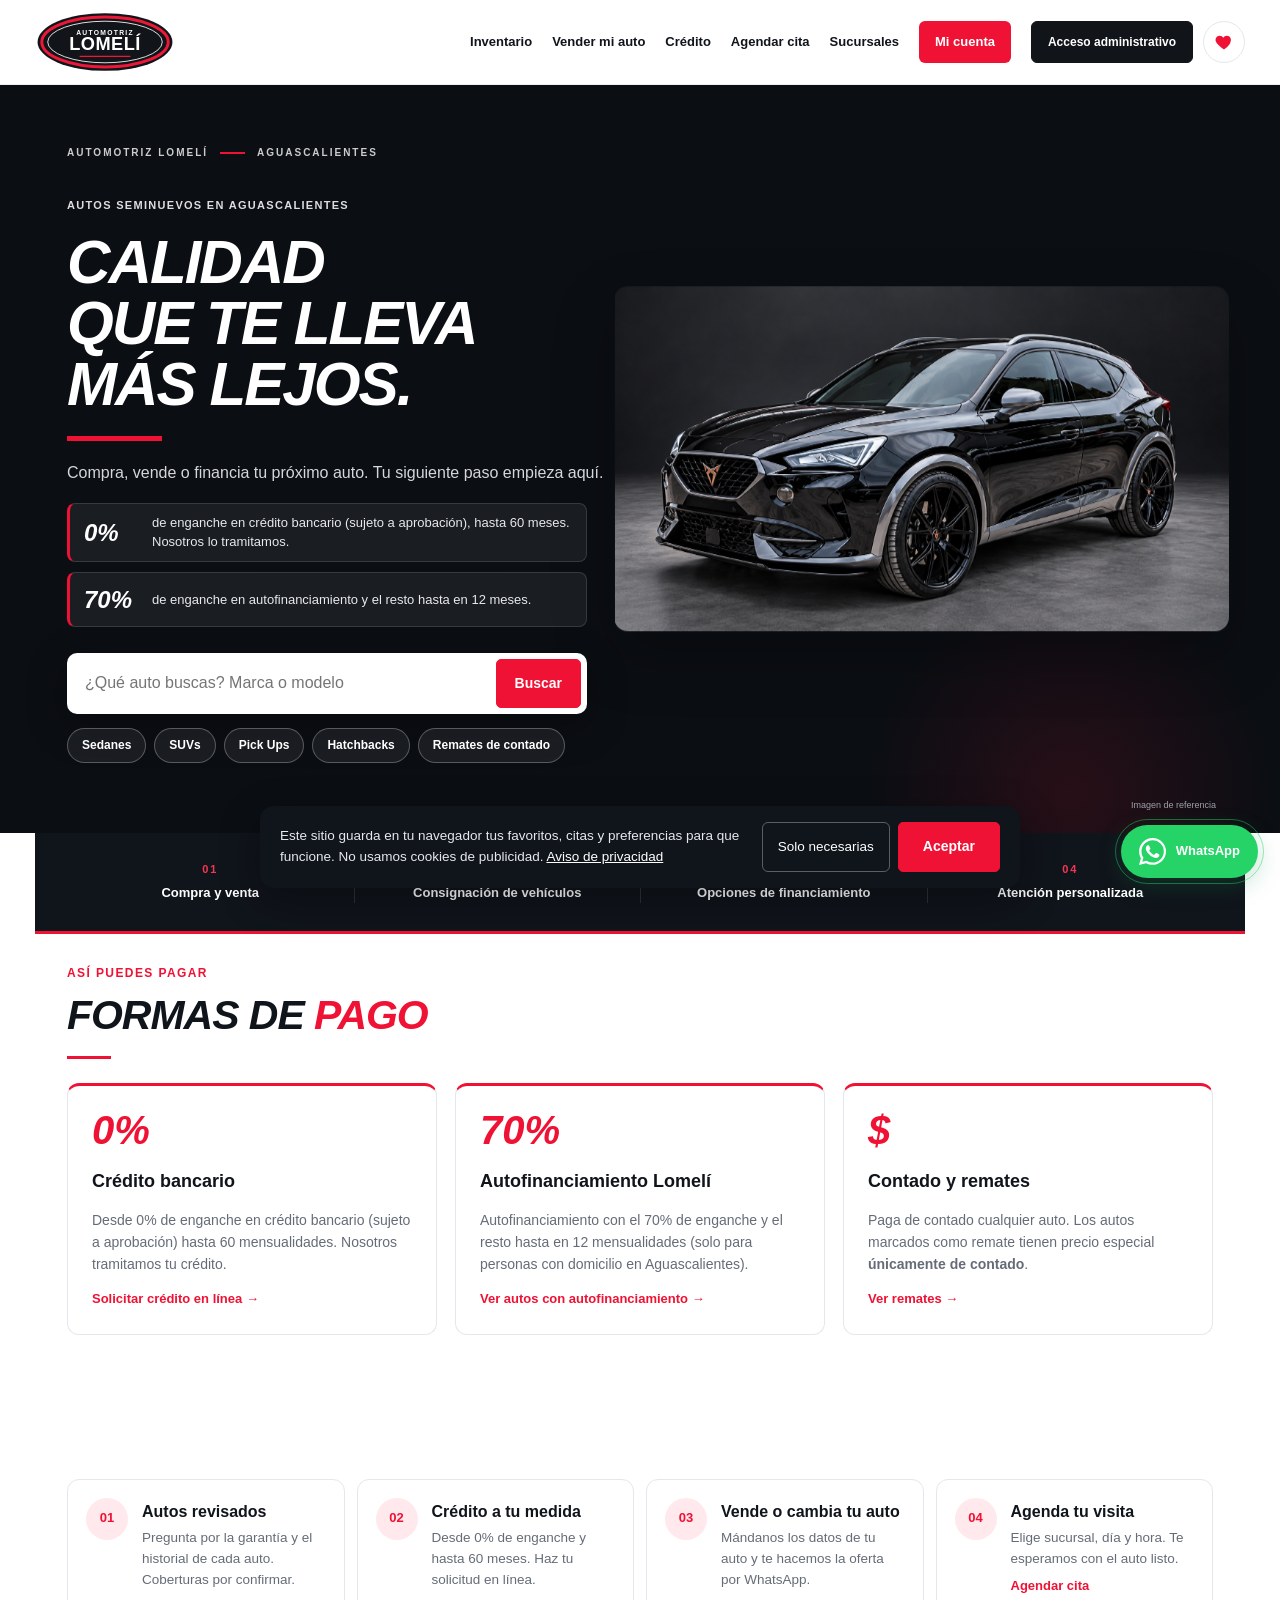
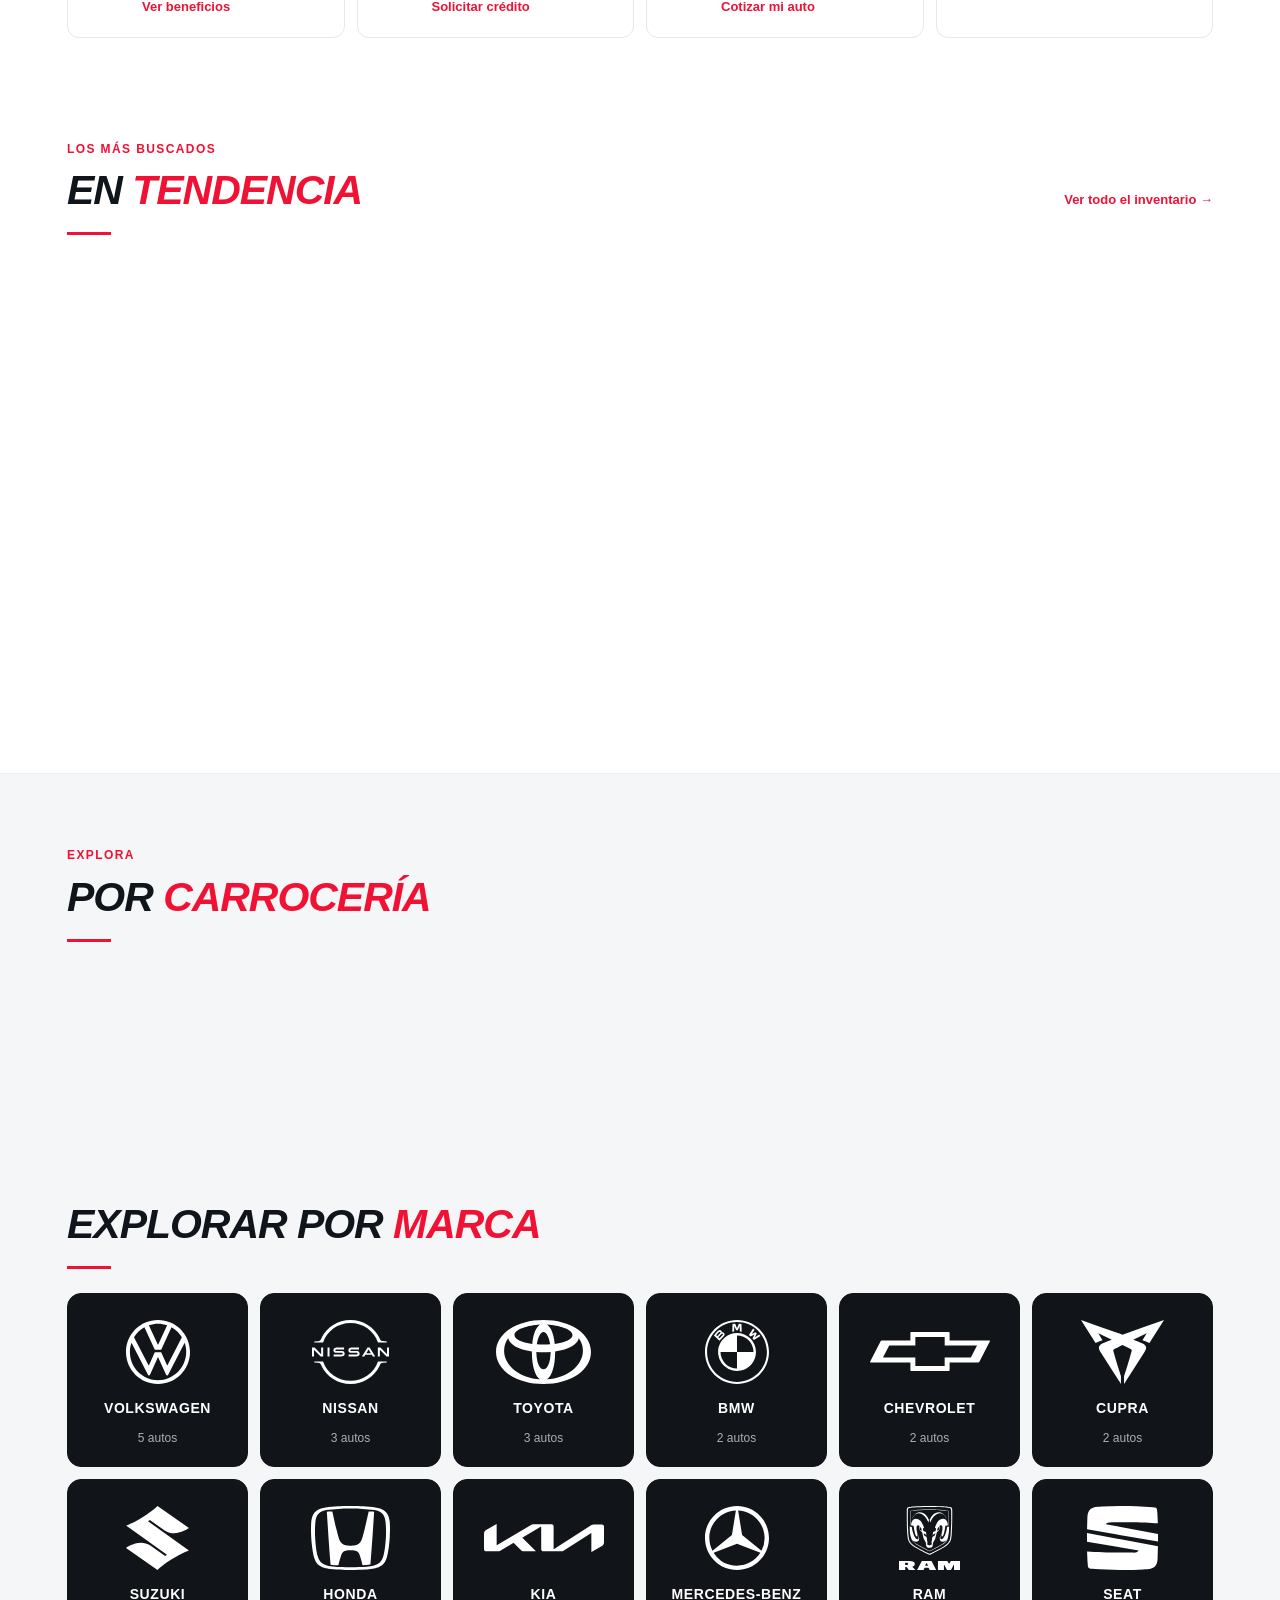
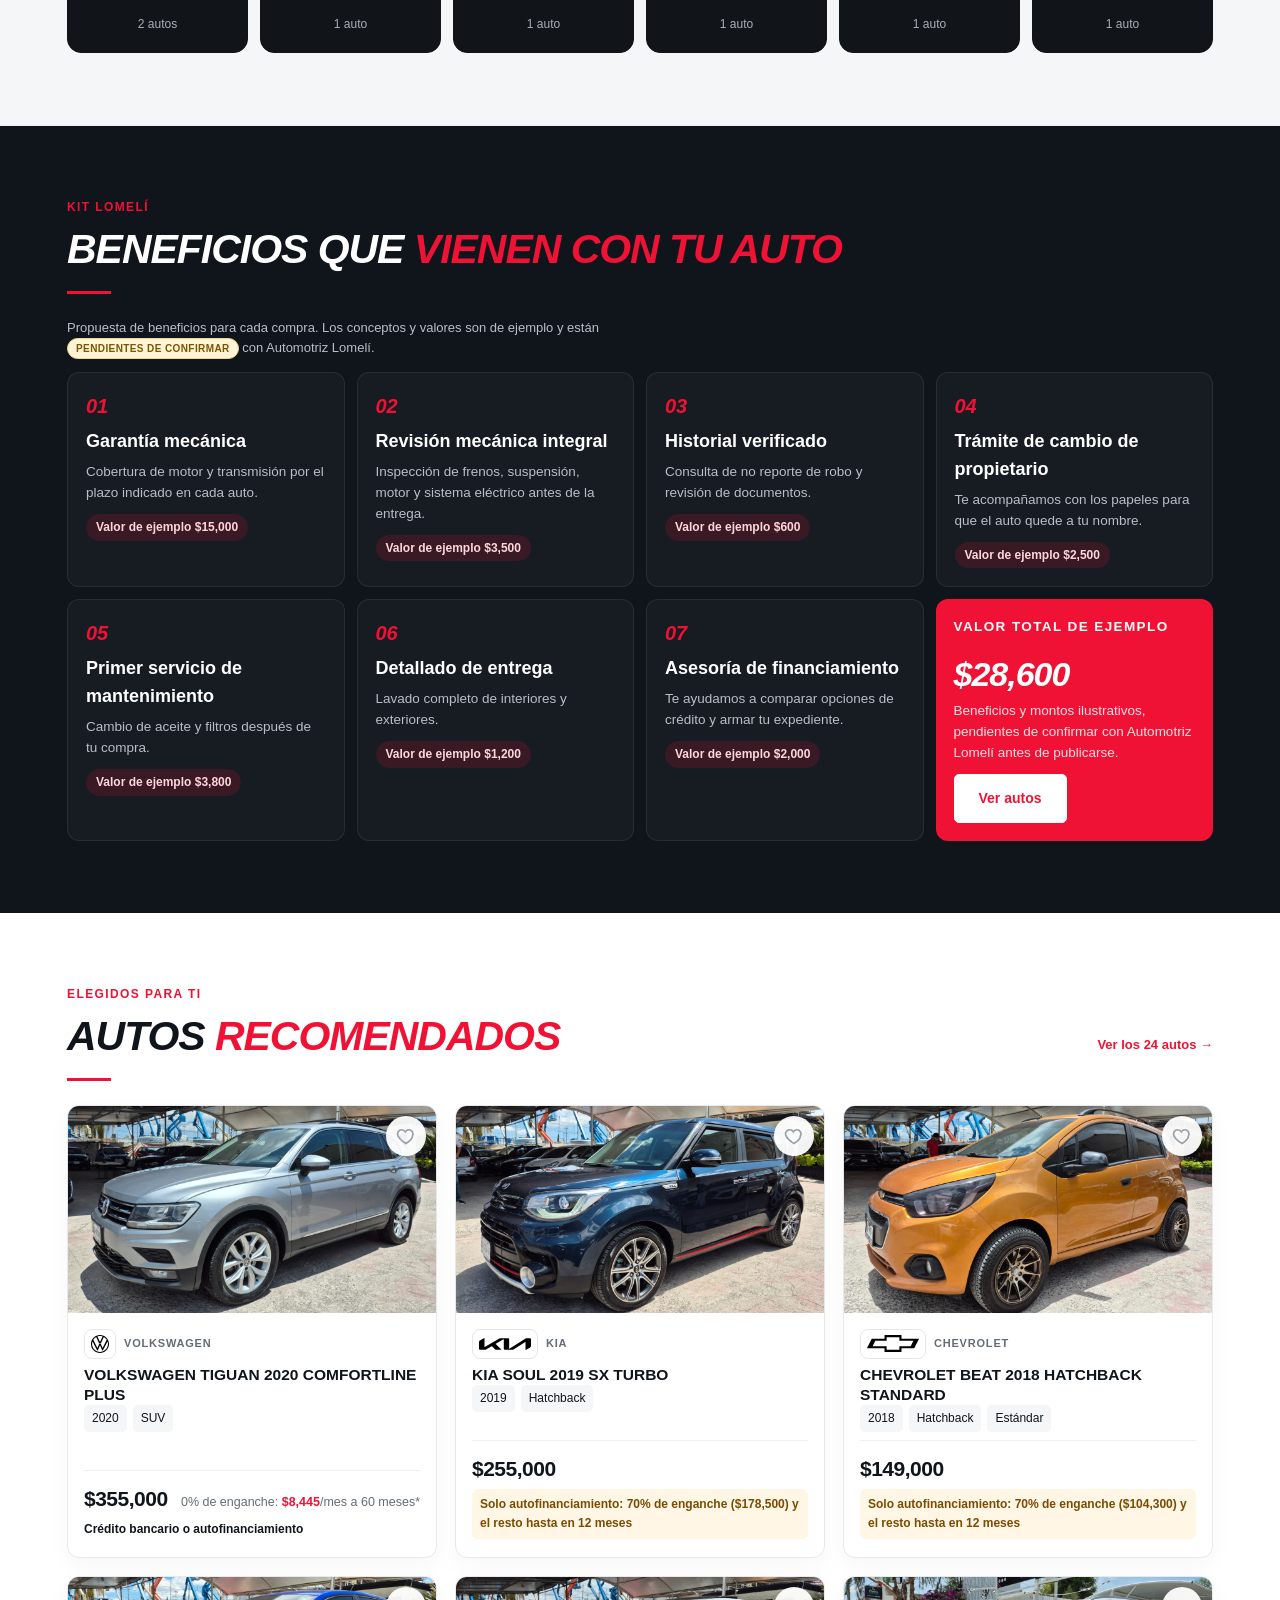
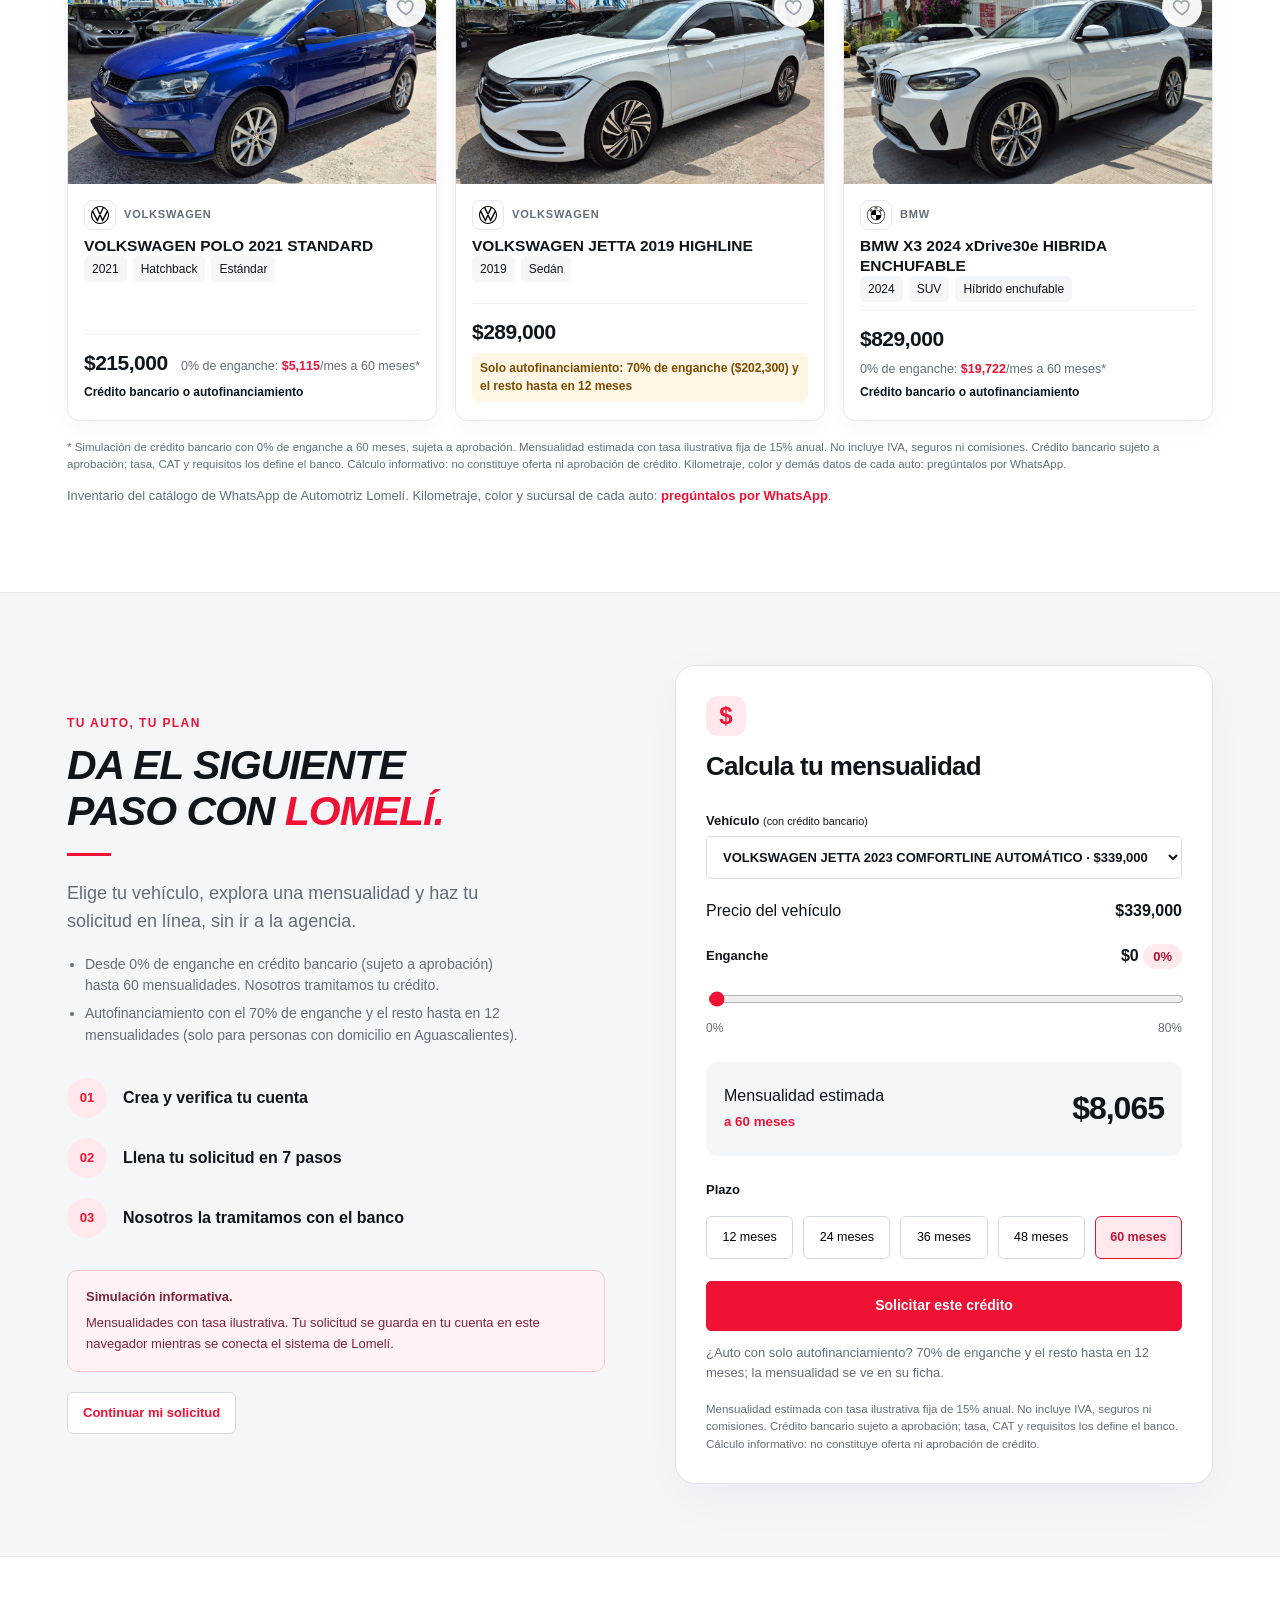
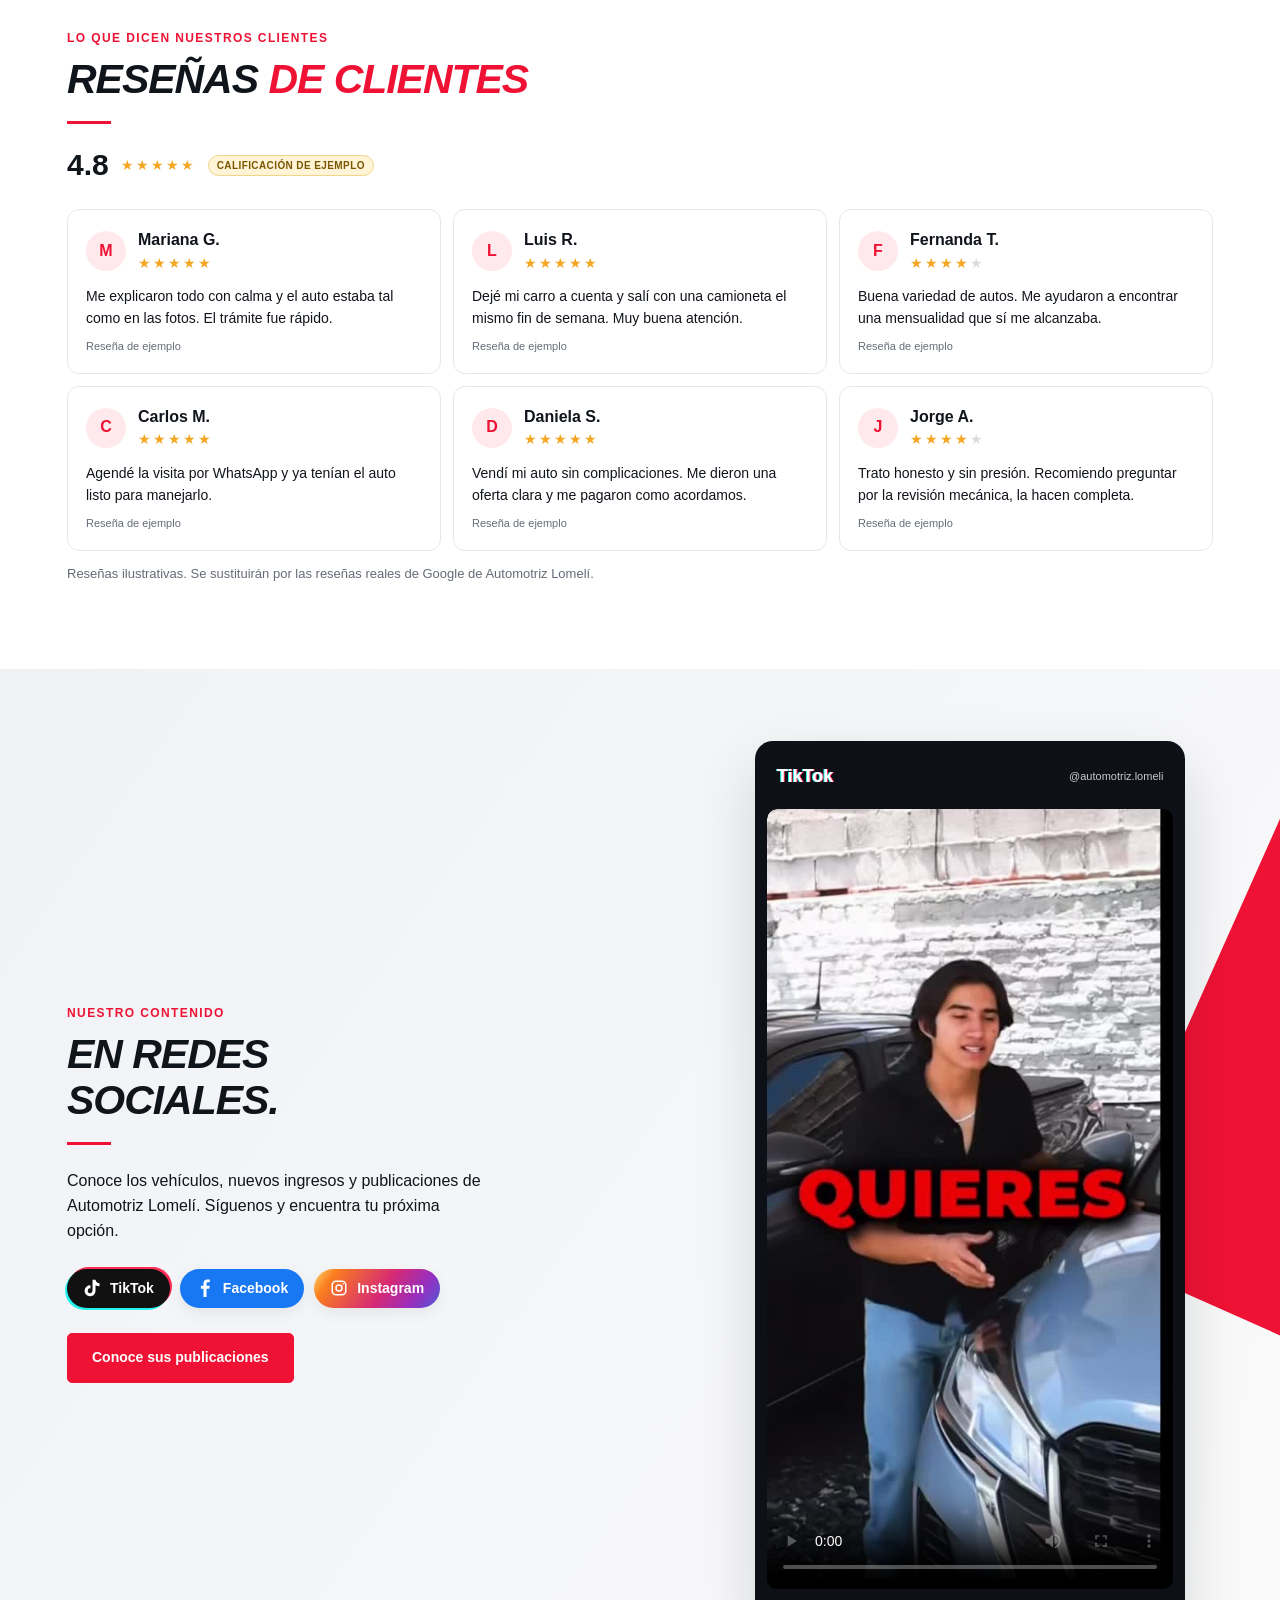
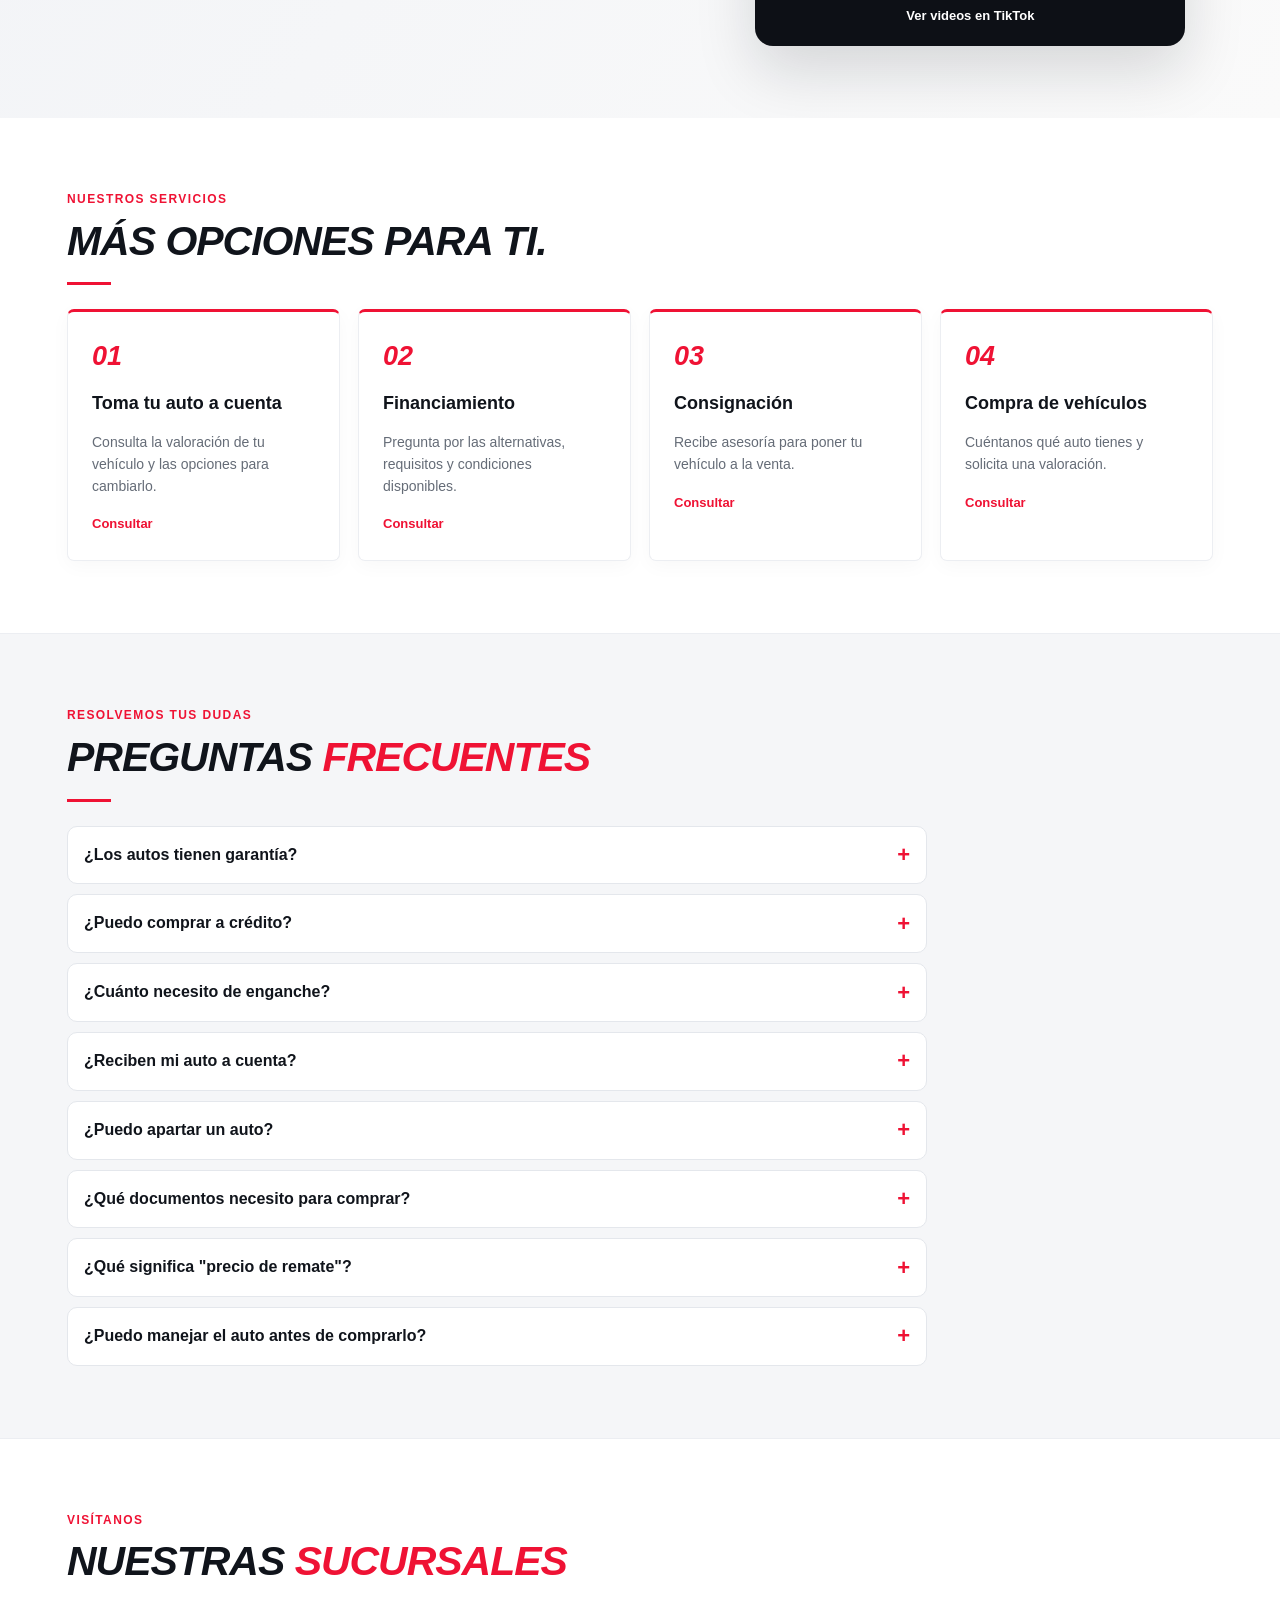
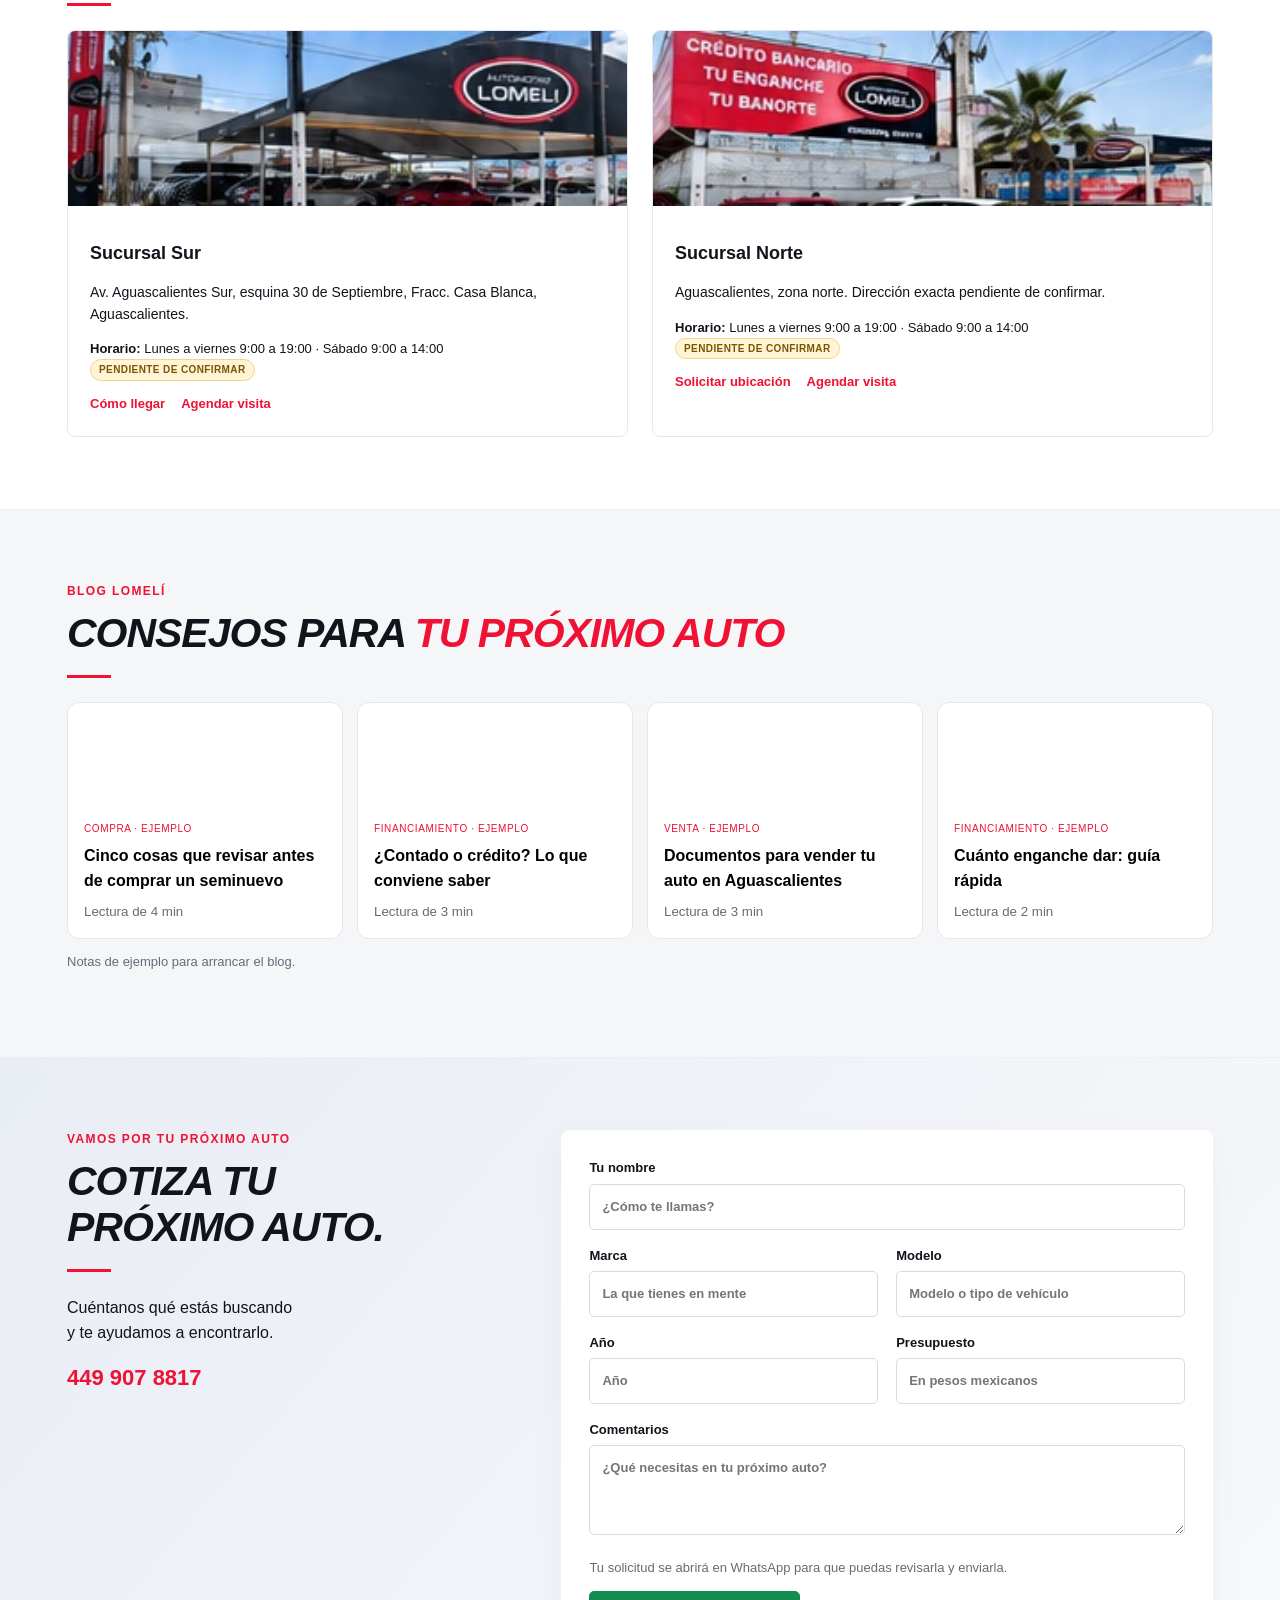
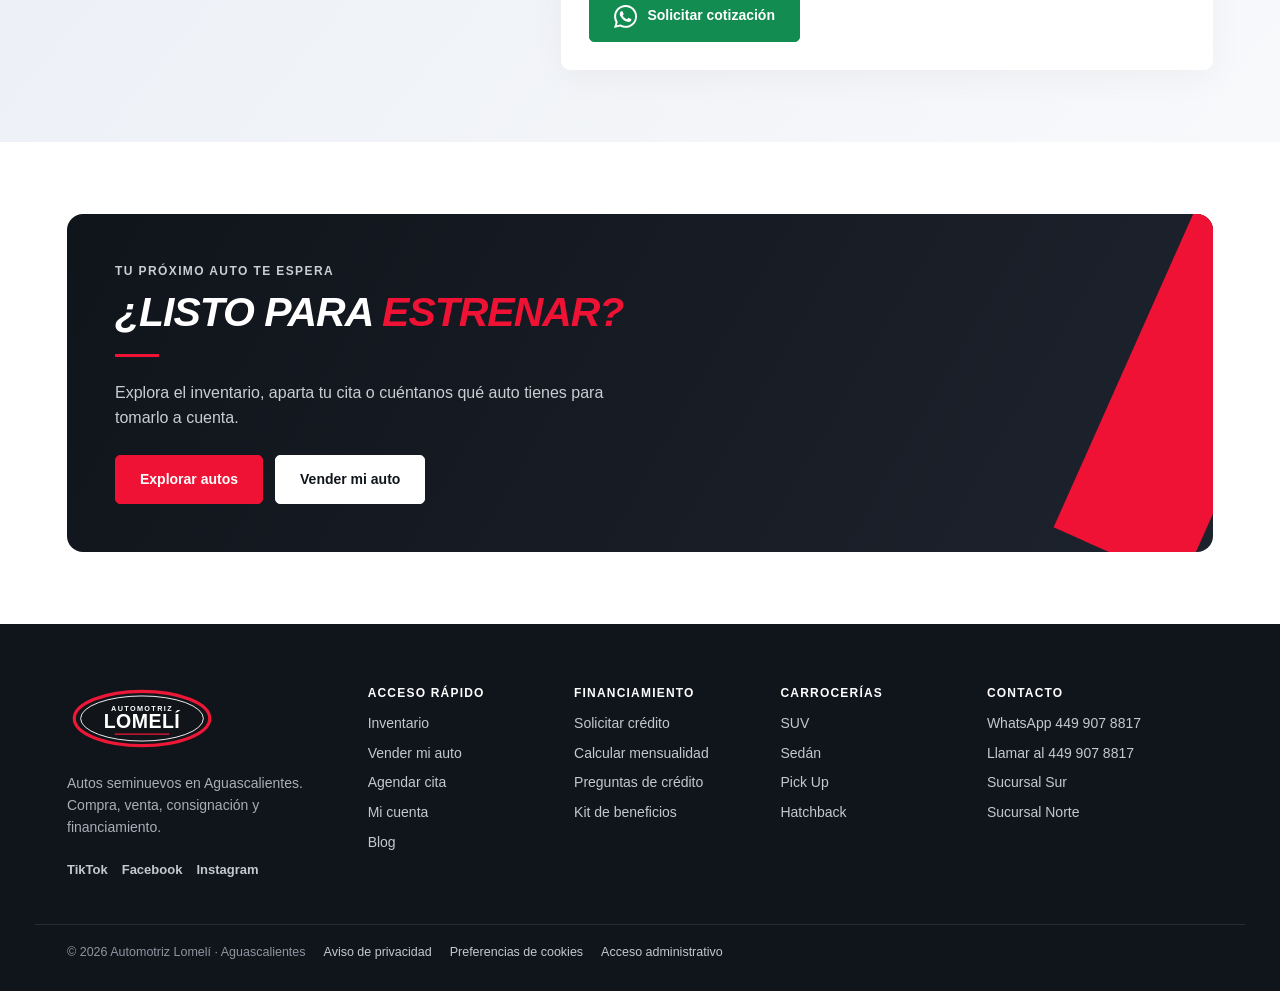
==== commit ed714d71: "Corregir fotos de vehículos y actualizar caché" ====
--- a/index.html
+++ b/index.html
@@ -1,4 +1,4 @@
-<!doctype html><html lang="es"><head><meta charset="UTF-8"><meta name="viewport" content="width=device-width,initial-scale=1"><meta name="description" content="Autos seminuevos en Aguascalientes: inventario con fotos, crédito, venta de tu auto y citas en sucursal. Automotriz Lomelí."><title>Automotriz Lomelí | Autos seminuevos en Aguascalientes</title><link rel="icon" href="logo.svg"><link rel="stylesheet" href="style.css?v=14"><link rel="stylesheet" href="site.css?v=14"></head><body>
+<!doctype html><html lang="es"><head><meta charset="UTF-8"><meta name="viewport" content="width=device-width,initial-scale=1"><meta name="description" content="Autos seminuevos en Aguascalientes: inventario con fotos, crédito, venta de tu auto y citas en sucursal. Automotriz Lomelí."><title>Automotriz Lomelí | Autos seminuevos en Aguascalientes</title><link rel="icon" href="logo.svg"><link rel="stylesheet" href="style.css?v=15"><link rel="stylesheet" href="site.css?v=15"></head><body>
 <main>
 <section class="hero" id="inicio"><div class="heroVisual"><img src="hero-clean.png" alt="Cupra Formentor en la imagen principal de Automotriz Lomelí" fetchpriority="high"></div><div class="heroContent"><span class="heroKicker">AUTOMOTRIZ LOMELÍ <i></i> AGUASCALIENTES</span><p class="eyebrow">AUTOS SEMINUEVOS EN AGUASCALIENTES</p><h1>CALIDAD<br>QUE TE LLEVA<br><em>MÁS LEJOS.</em></h1><p class="heroSub">Compra, vende o financia tu próximo auto. Tu siguiente paso empieza aquí.</p><div class="heroTerms"><span><b>0%</b>de enganche en crédito bancario (sujeto a aprobación), hasta 60 meses. Nosotros lo tramitamos.</span><span><b>70%</b>de enganche en autofinanciamiento y el resto hasta en 12 meses.</span></div><form class="heroSearch" action="inventario.html" role="search"><input id="heroQ" aria-label="Buscar auto por marca o modelo" name="q" placeholder="¿Qué auto buscas? Marca o modelo" autocomplete="off"><button class="btn">Buscar</button></form><div class="heroChips"><a href="inventario.html?tipo=Sed%C3%A1n">Sedanes</a><a href="inventario.html?tipo=SUV">SUVs</a><a href="inventario.html?tipo=Pick%20Up">Pick Ups</a><a href="inventario.html?tipo=Hatchback">Hatchbacks</a><a href="inventario.html?pago=remate">Remates de contado</a></div></div><span class="heroNote">Imagen de referencia</span></section>
 <div class="trust wrap"><span><b>01</b>Compra y venta</span><span><b>02</b>Consignación de vehículos</span><span><b>03</b>Opciones de financiamiento</span><span><b>04</b>Atención personalizada</span></div>
@@ -33,4 +33,4 @@
 <section class="section"><div class="ctaFinal"><p class="eyebrow">TU PRÓXIMO AUTO TE ESPERA</p><h2>¿LISTO PARA <em>ESTRENAR?</em></h2><p>Explora el inventario, aparta tu cita o cuéntanos qué auto tienes para tomarlo a cuenta.</p><div class="actions"><a class="btn" href="inventario.html">Explorar autos</a><a class="btn light" href="vender.html">Vender mi auto</a></div></div></section>
 </main>
 <dialog id="article" class="portalDialog"><button class="close" data-close-article aria-label="Cerrar">×</button><div id="articleBody" class="article"></div></dialog>
-<script src="data.js?v=14"></script><script src="finance.js?v=14"></script><script src="common.js?v=14"></script><script src="admin.js?v=14"></script><script src="perfil.js?v=14"></script><script src="portal.js?v=14"></script><script src="app.js?v=14"></script></body></html>
+<script src="data.js?v=15"></script><script src="finance.js?v=15"></script><script src="common.js?v=15"></script><script src="admin.js?v=15"></script><script src="perfil.js?v=15"></script><script src="portal.js?v=15"></script><script src="app.js?v=15"></script></body></html>
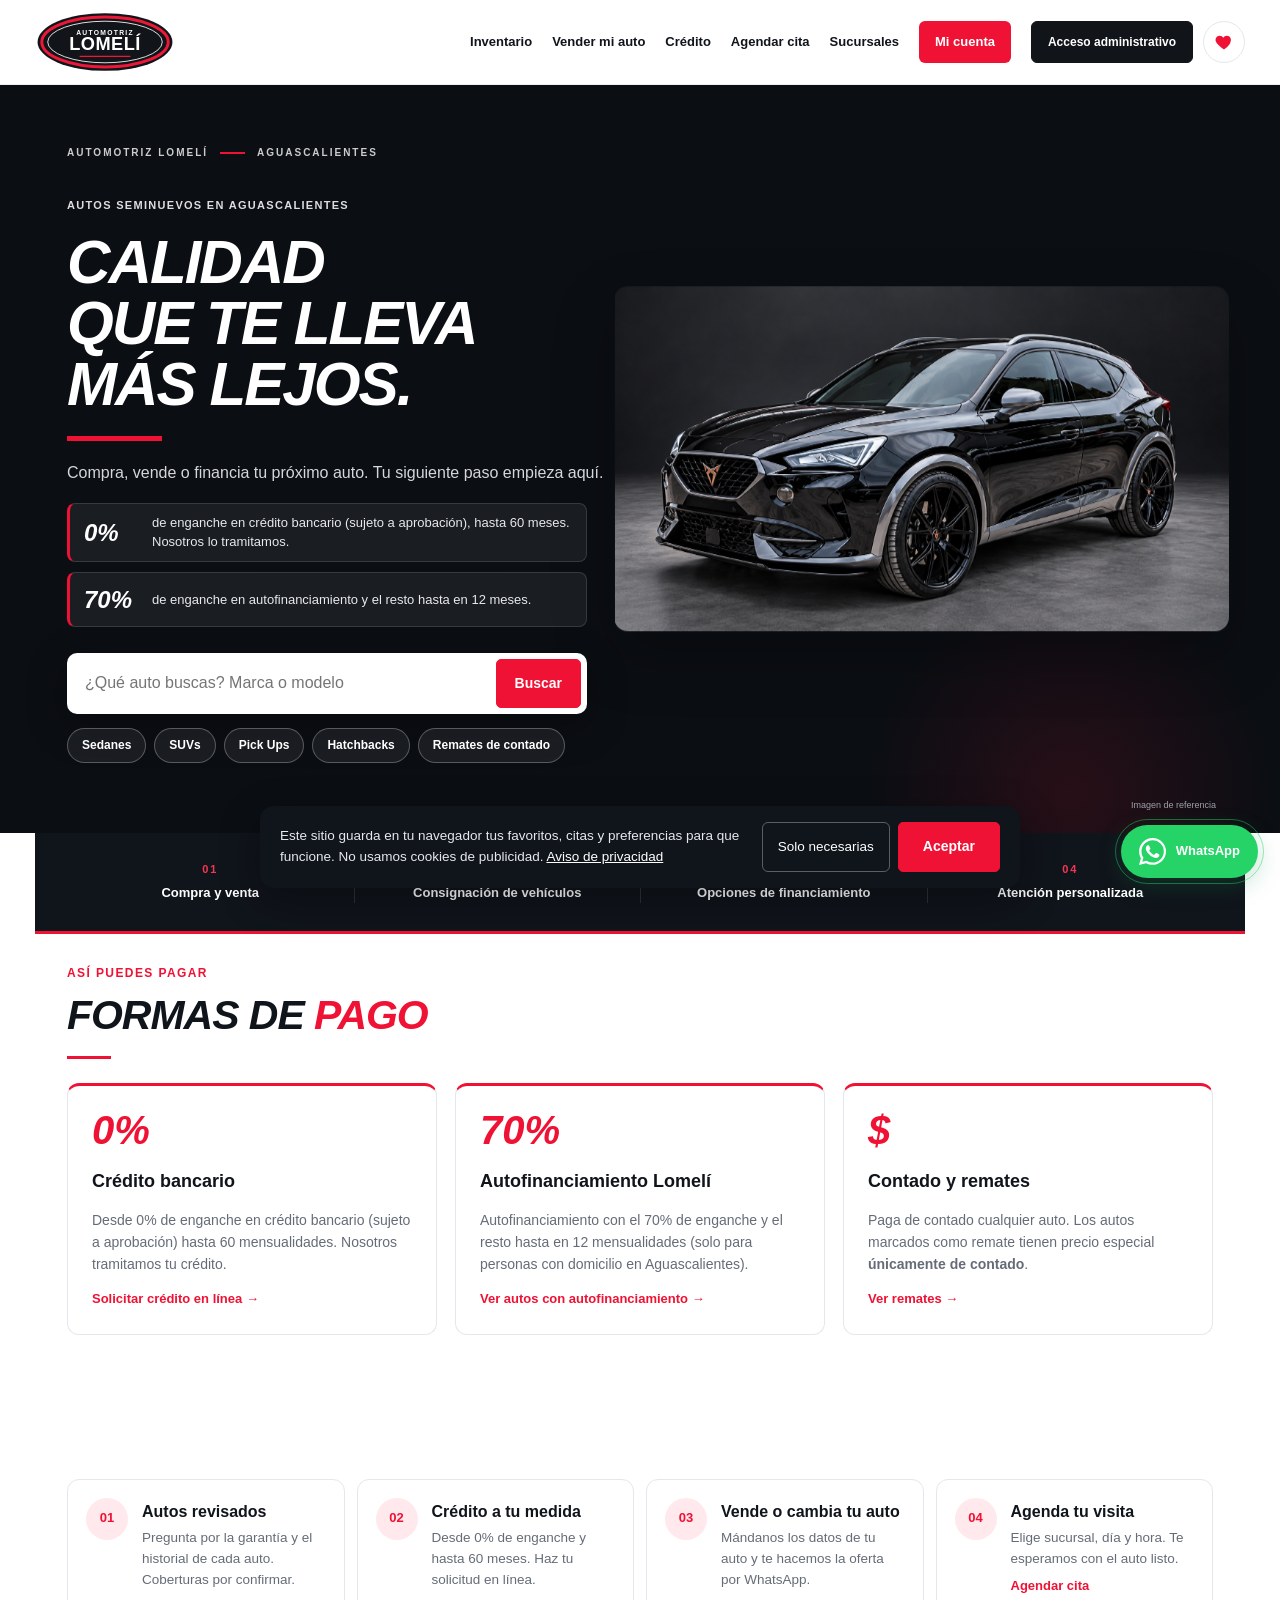
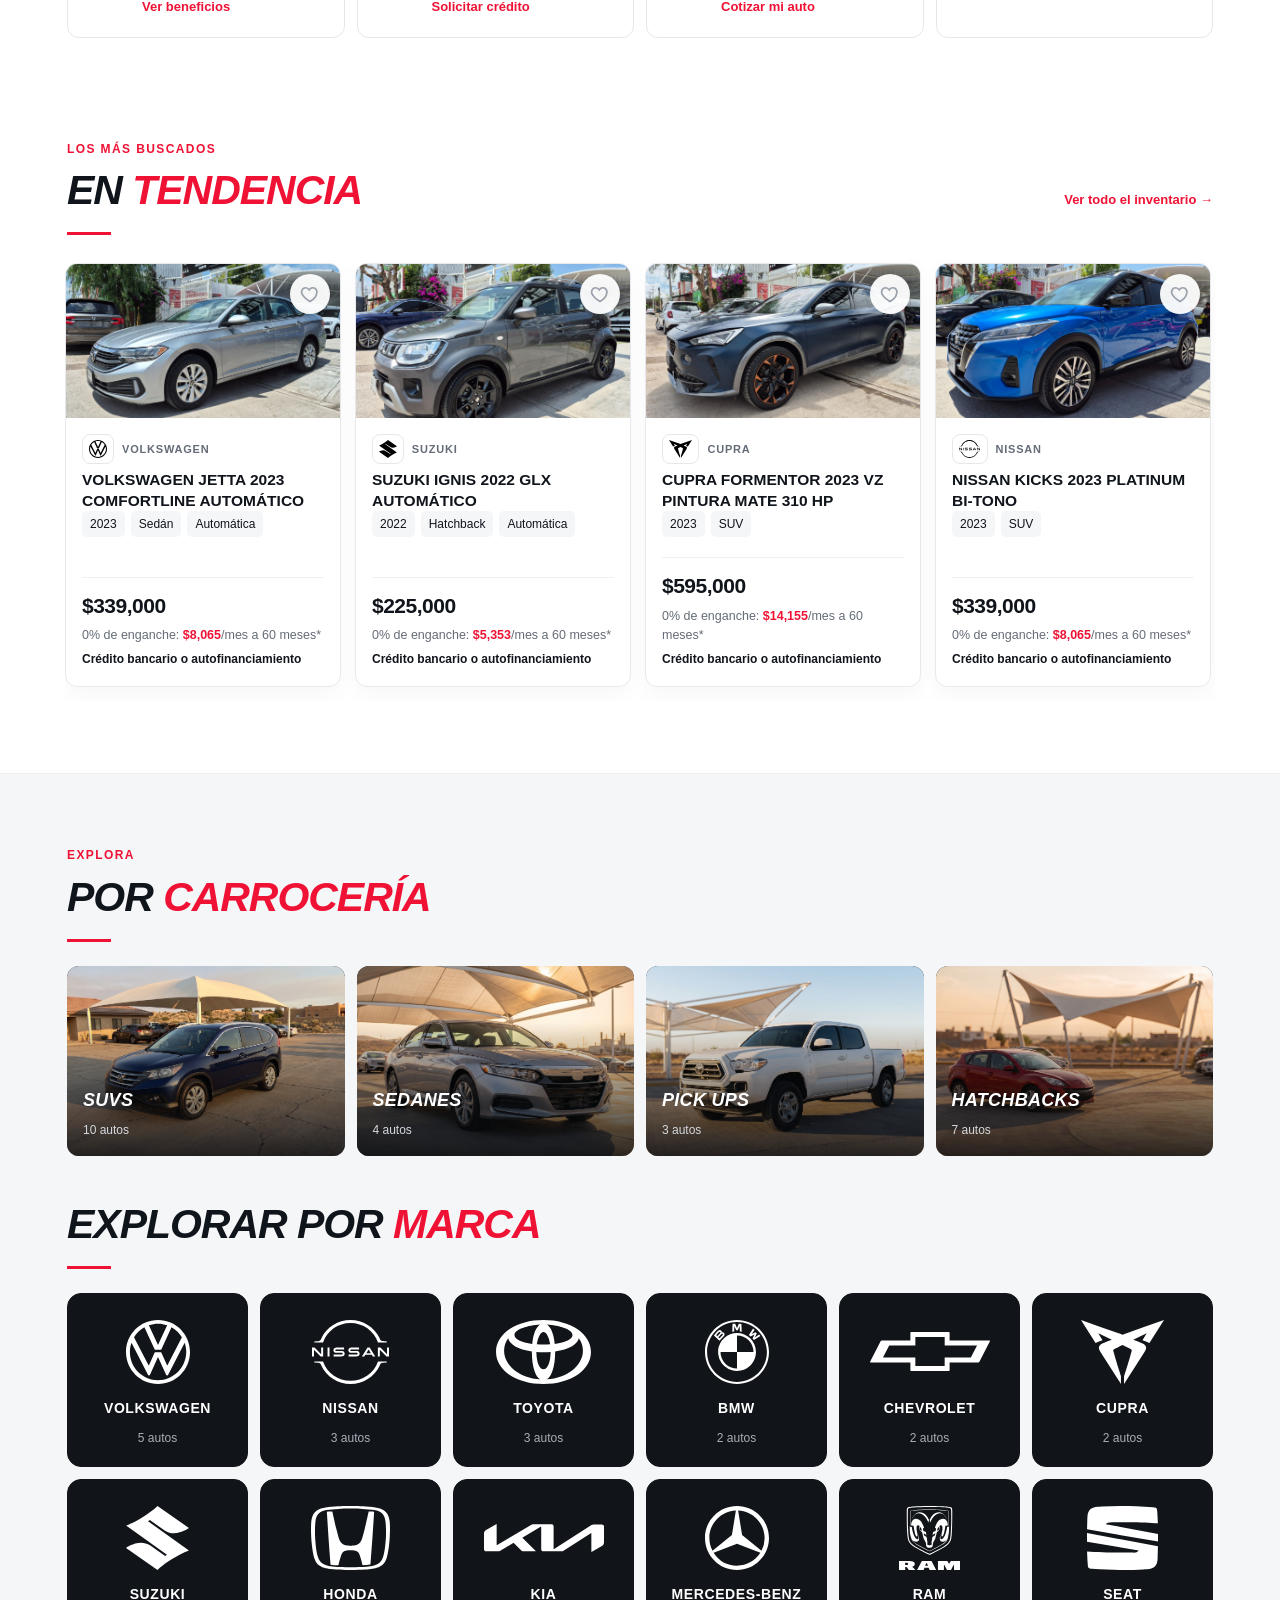
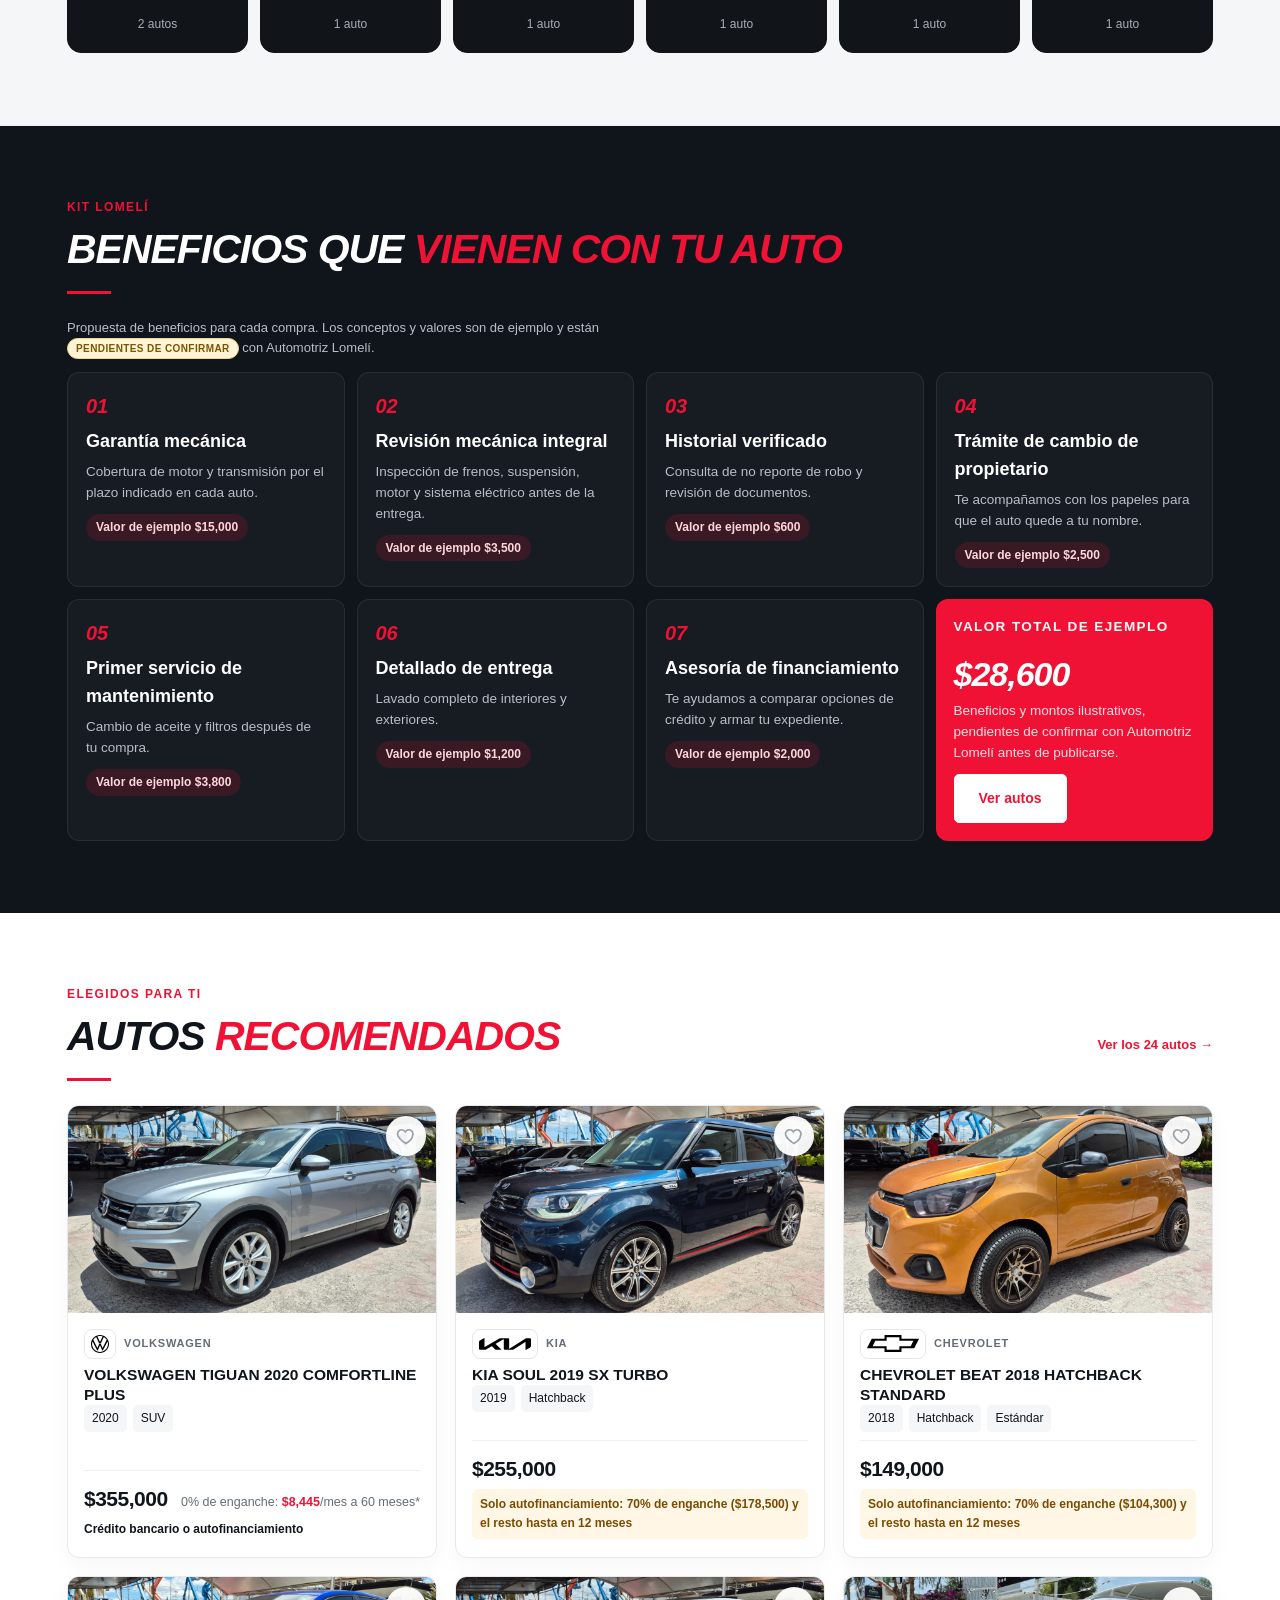
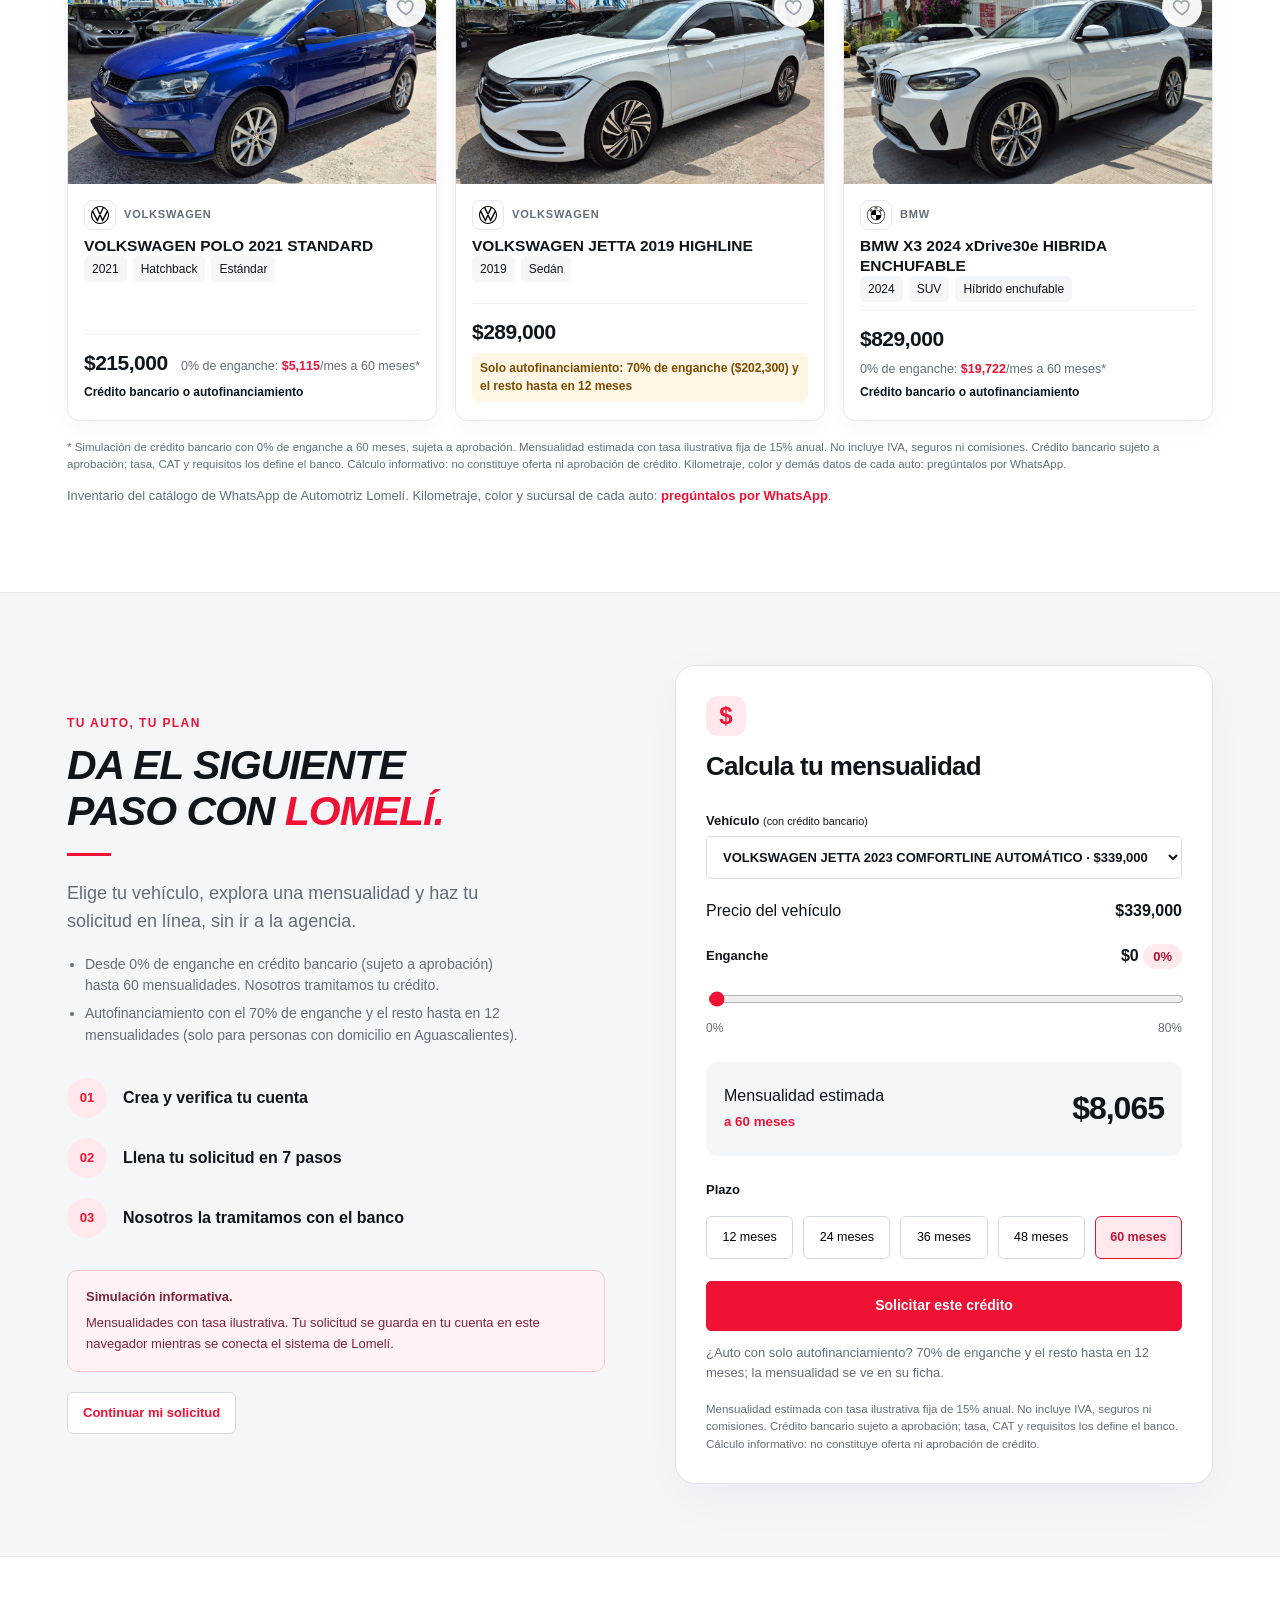
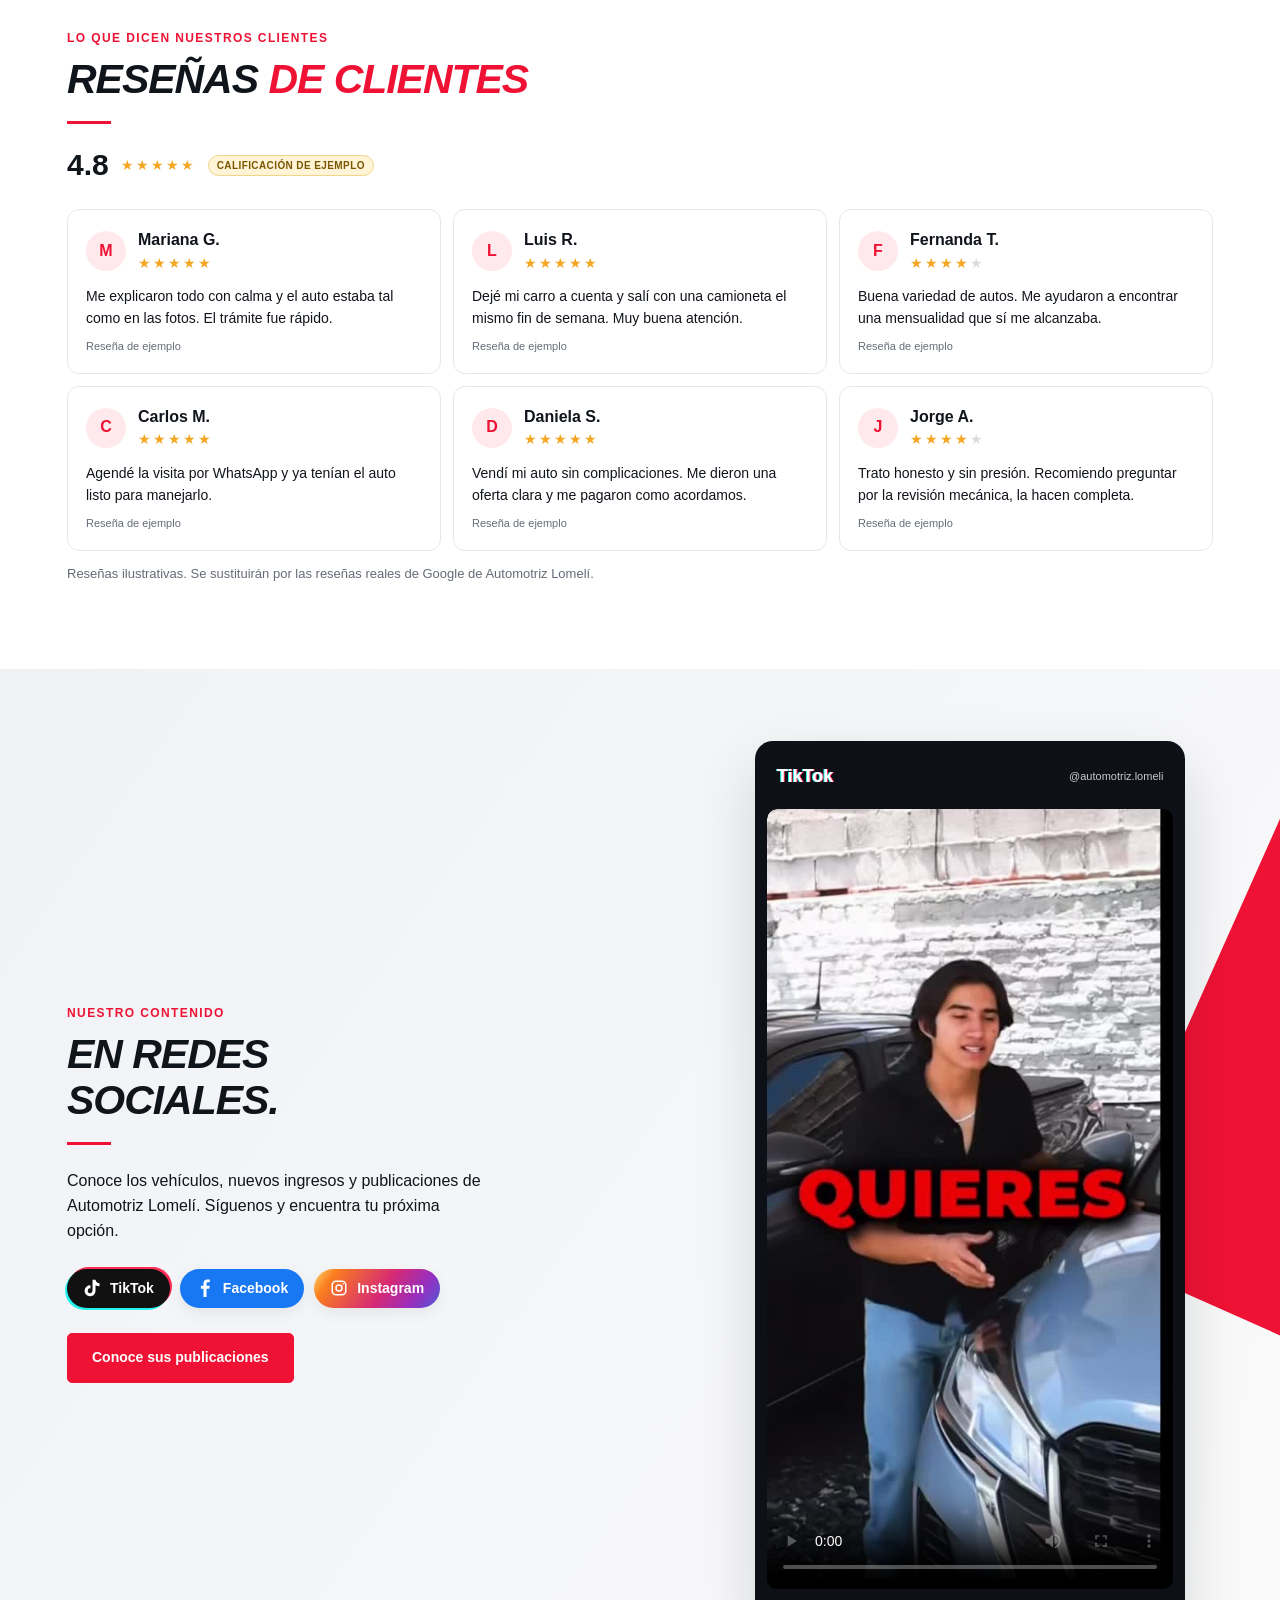
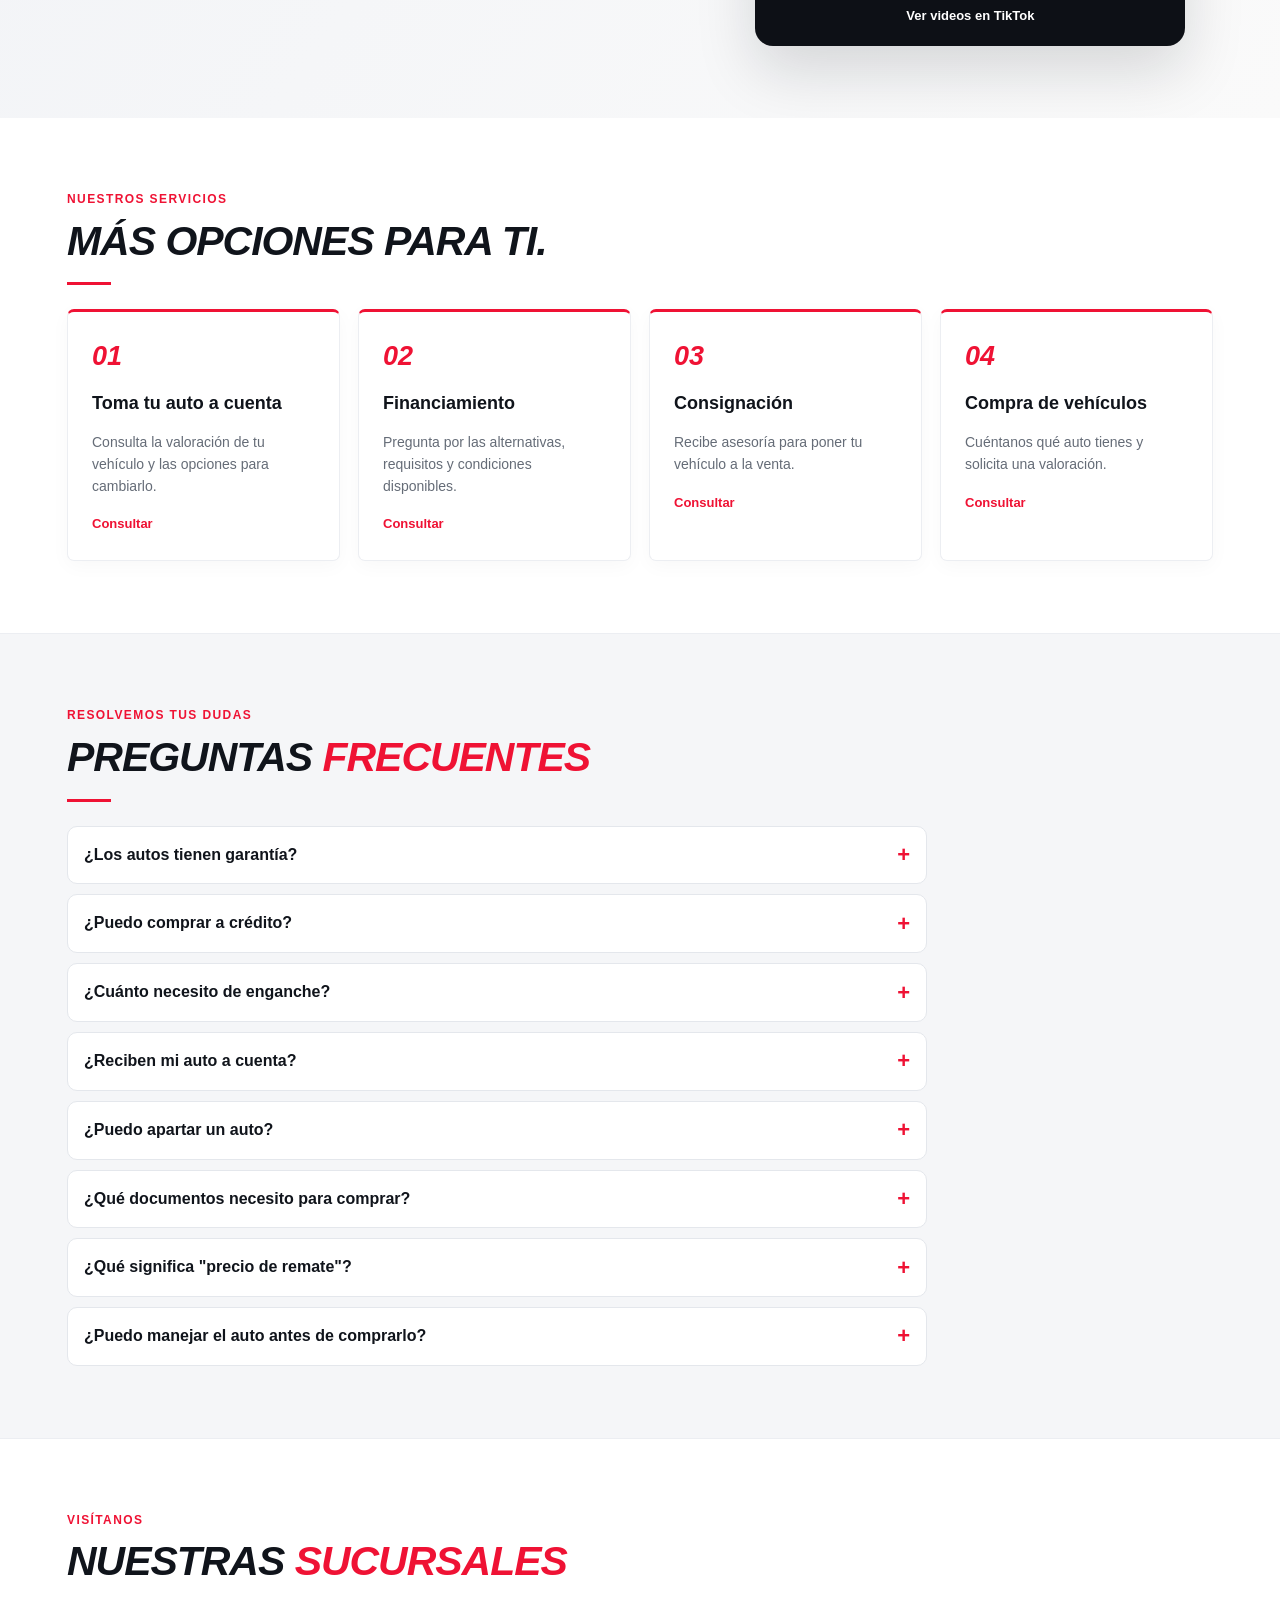
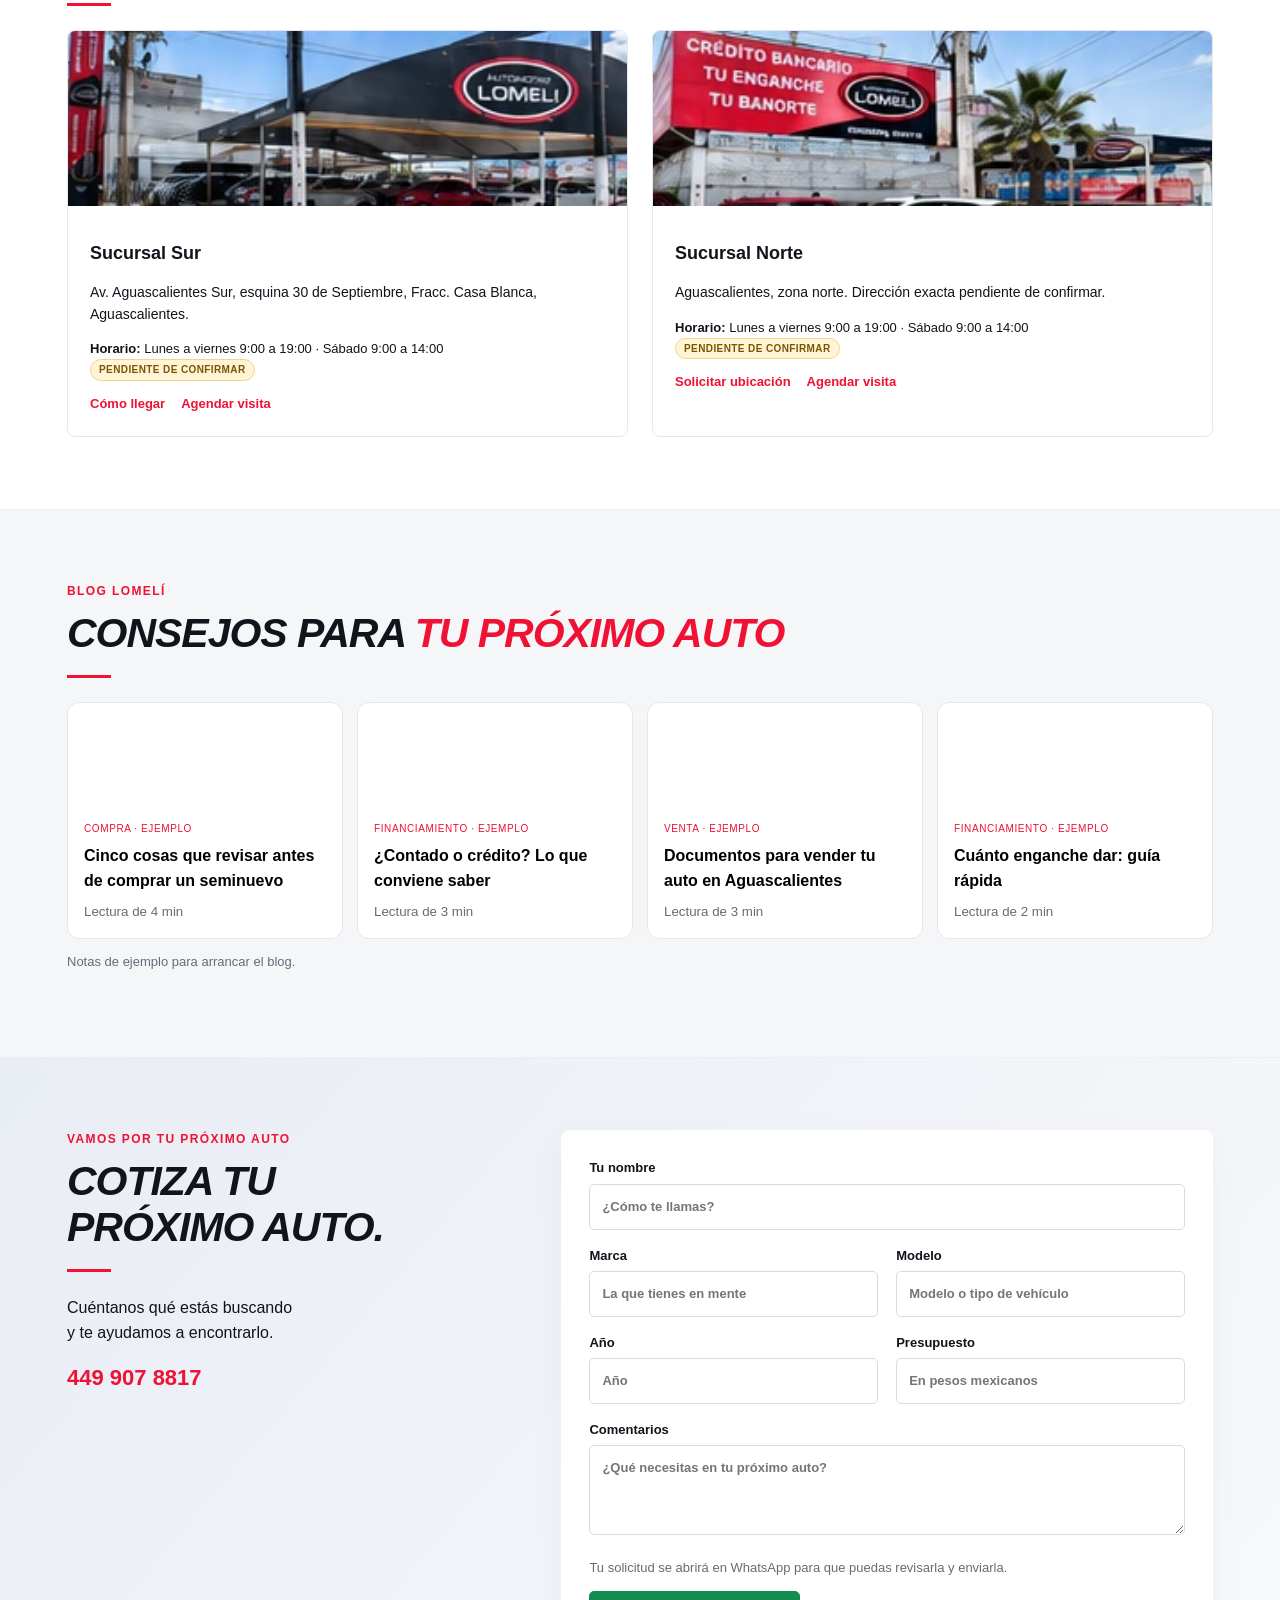
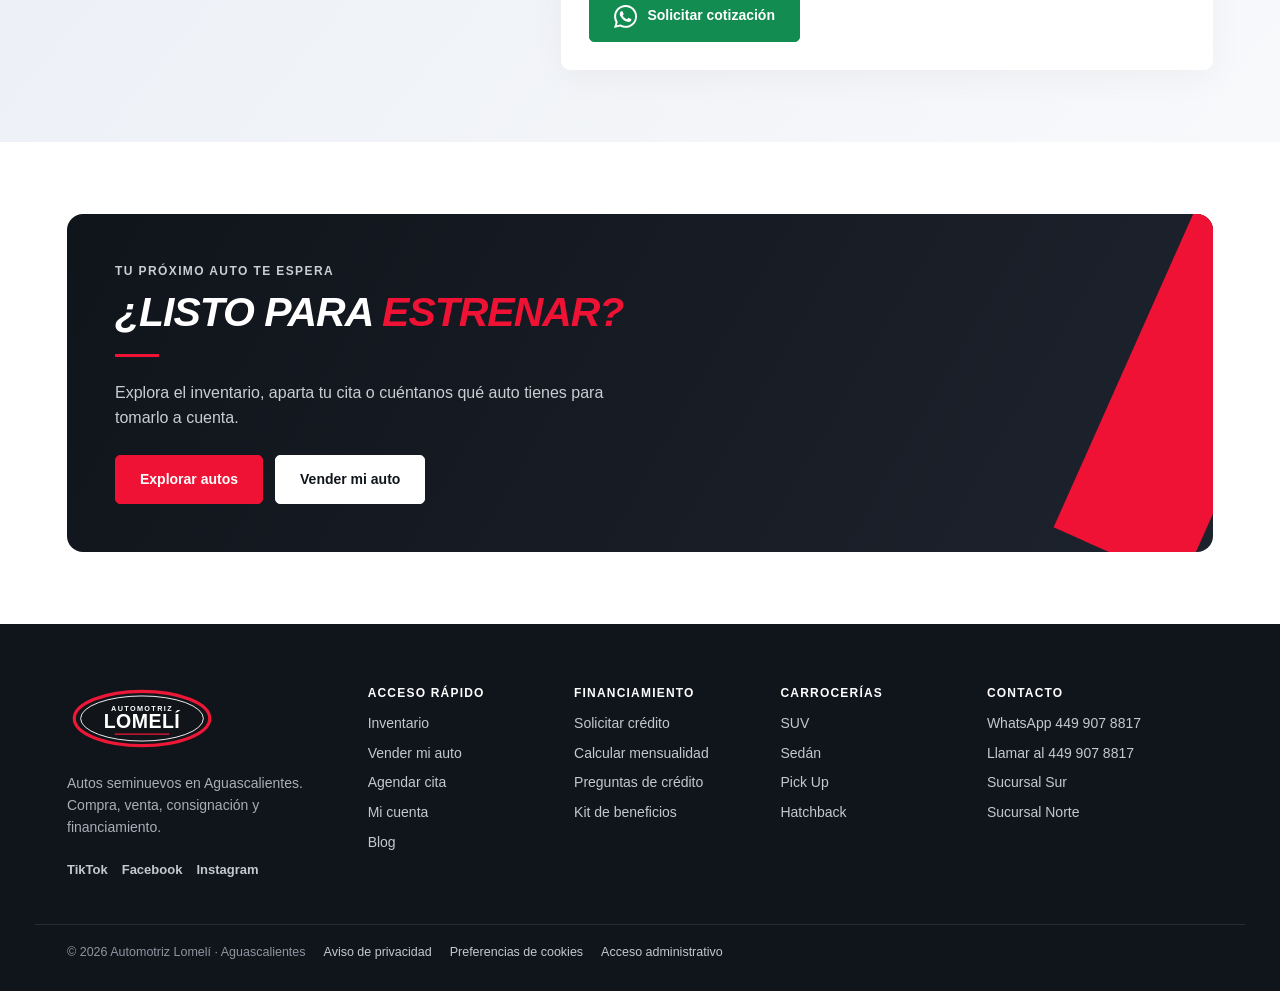
==== commit 8e89e8a0: "Actualizar acceso administrativo de la demo" ====
--- a/index.html
+++ b/index.html
@@ -1,4 +1,4 @@
-<!doctype html><html lang="es"><head><meta charset="UTF-8"><meta name="viewport" content="width=device-width,initial-scale=1"><meta name="description" content="Autos seminuevos en Aguascalientes: inventario con fotos, crédito, venta de tu auto y citas en sucursal. Automotriz Lomelí."><title>Automotriz Lomelí | Autos seminuevos en Aguascalientes</title><link rel="icon" href="logo.svg"><link rel="stylesheet" href="style.css?v=15"><link rel="stylesheet" href="site.css?v=15"></head><body>
+<!doctype html><html lang="es"><head><meta charset="UTF-8"><meta name="viewport" content="width=device-width,initial-scale=1"><meta name="description" content="Autos seminuevos en Aguascalientes: inventario con fotos, crédito, venta de tu auto y citas en sucursal. Automotriz Lomelí."><title>Automotriz Lomelí | Autos seminuevos en Aguascalientes</title><link rel="icon" href="logo.svg"><link rel="stylesheet" href="style.css?v=16"><link rel="stylesheet" href="site.css?v=16"></head><body>
 <main>
 <section class="hero" id="inicio"><div class="heroVisual"><img src="hero-clean.png" alt="Cupra Formentor en la imagen principal de Automotriz Lomelí" fetchpriority="high"></div><div class="heroContent"><span class="heroKicker">AUTOMOTRIZ LOMELÍ <i></i> AGUASCALIENTES</span><p class="eyebrow">AUTOS SEMINUEVOS EN AGUASCALIENTES</p><h1>CALIDAD<br>QUE TE LLEVA<br><em>MÁS LEJOS.</em></h1><p class="heroSub">Compra, vende o financia tu próximo auto. Tu siguiente paso empieza aquí.</p><div class="heroTerms"><span><b>0%</b>de enganche en crédito bancario (sujeto a aprobación), hasta 60 meses. Nosotros lo tramitamos.</span><span><b>70%</b>de enganche en autofinanciamiento y el resto hasta en 12 meses.</span></div><form class="heroSearch" action="inventario.html" role="search"><input id="heroQ" aria-label="Buscar auto por marca o modelo" name="q" placeholder="¿Qué auto buscas? Marca o modelo" autocomplete="off"><button class="btn">Buscar</button></form><div class="heroChips"><a href="inventario.html?tipo=Sed%C3%A1n">Sedanes</a><a href="inventario.html?tipo=SUV">SUVs</a><a href="inventario.html?tipo=Pick%20Up">Pick Ups</a><a href="inventario.html?tipo=Hatchback">Hatchbacks</a><a href="inventario.html?pago=remate">Remates de contado</a></div></div><span class="heroNote">Imagen de referencia</span></section>
 <div class="trust wrap"><span><b>01</b>Compra y venta</span><span><b>02</b>Consignación de vehículos</span><span><b>03</b>Opciones de financiamiento</span><span><b>04</b>Atención personalizada</span></div>
@@ -33,4 +33,4 @@
 <section class="section"><div class="ctaFinal"><p class="eyebrow">TU PRÓXIMO AUTO TE ESPERA</p><h2>¿LISTO PARA <em>ESTRENAR?</em></h2><p>Explora el inventario, aparta tu cita o cuéntanos qué auto tienes para tomarlo a cuenta.</p><div class="actions"><a class="btn" href="inventario.html">Explorar autos</a><a class="btn light" href="vender.html">Vender mi auto</a></div></div></section>
 </main>
 <dialog id="article" class="portalDialog"><button class="close" data-close-article aria-label="Cerrar">×</button><div id="articleBody" class="article"></div></dialog>
-<script src="data.js?v=15"></script><script src="finance.js?v=15"></script><script src="common.js?v=15"></script><script src="admin.js?v=15"></script><script src="perfil.js?v=15"></script><script src="portal.js?v=15"></script><script src="app.js?v=15"></script></body></html>
+<script src="data.js?v=16"></script><script src="finance.js?v=16"></script><script src="common.js?v=16"></script><script src="admin.js?v=16"></script><script src="perfil.js?v=16"></script><script src="portal.js?v=16"></script><script src="app.js?v=16"></script></body></html>
